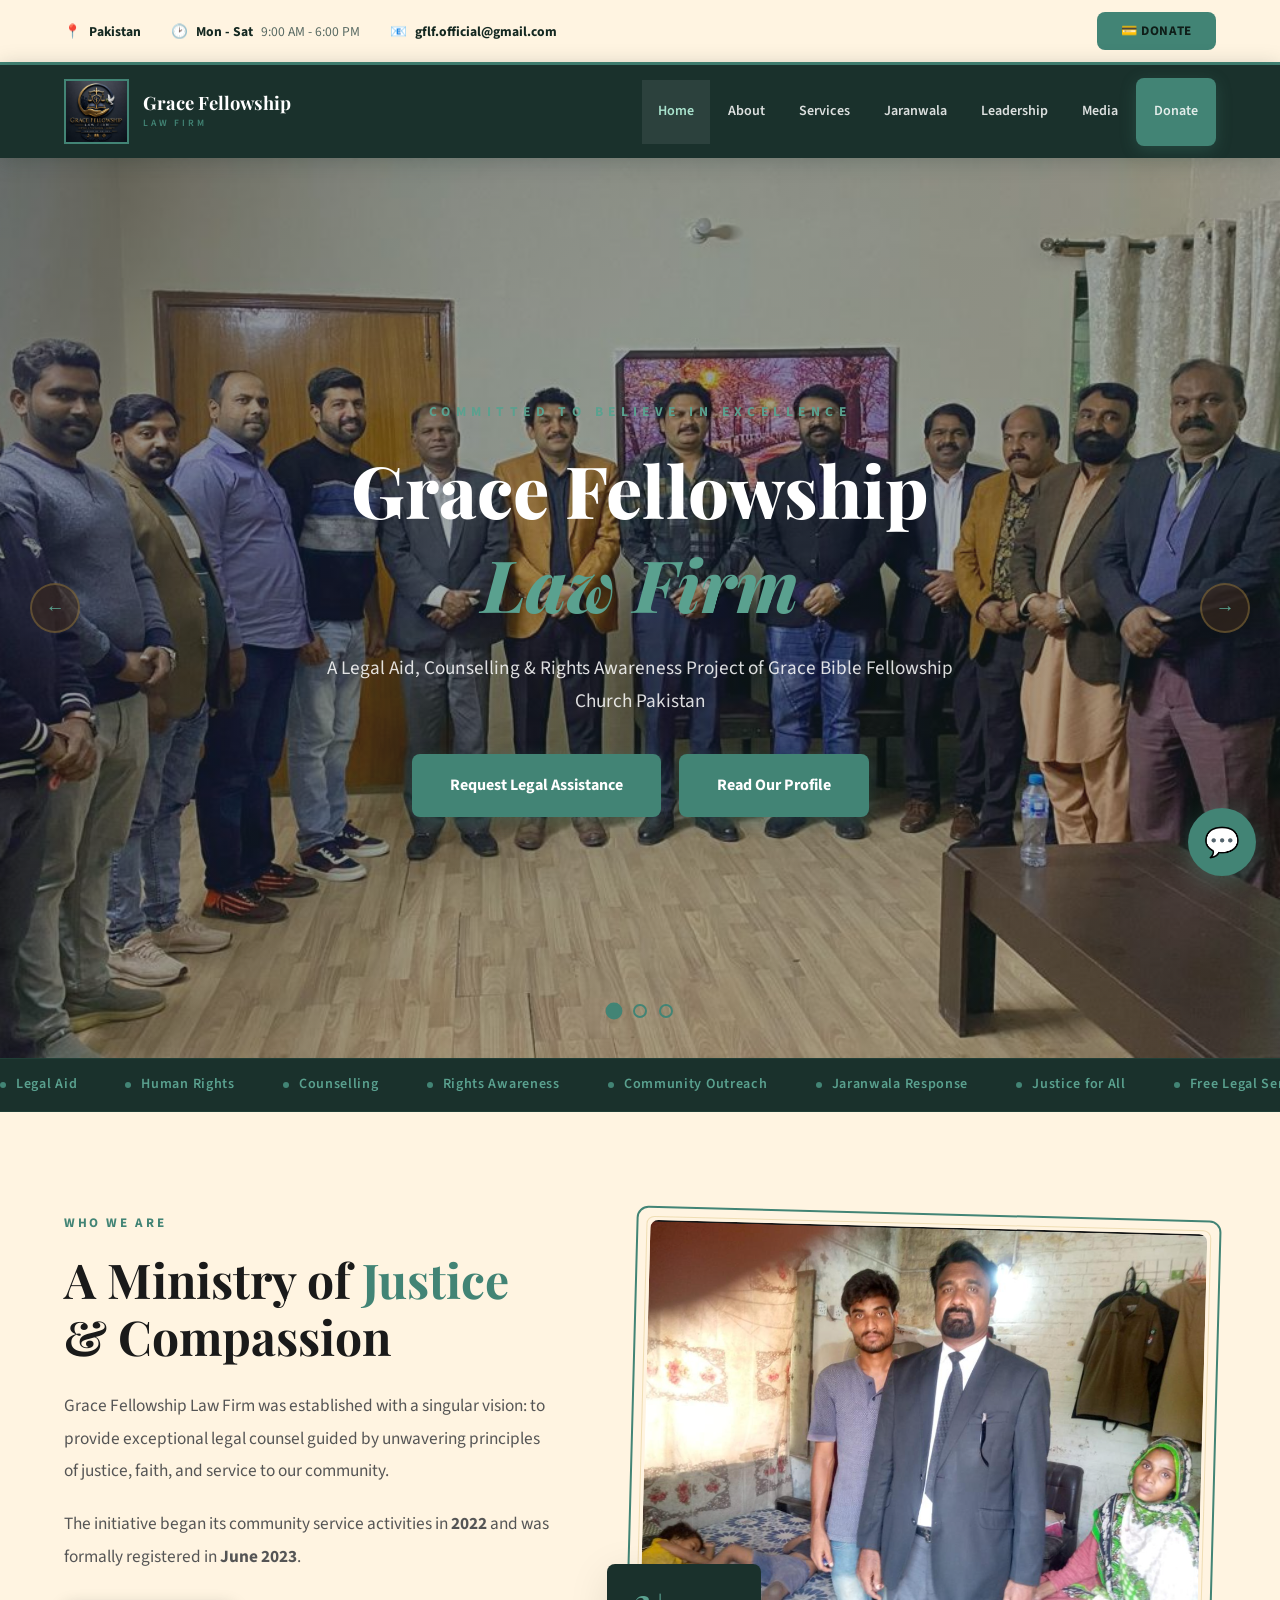
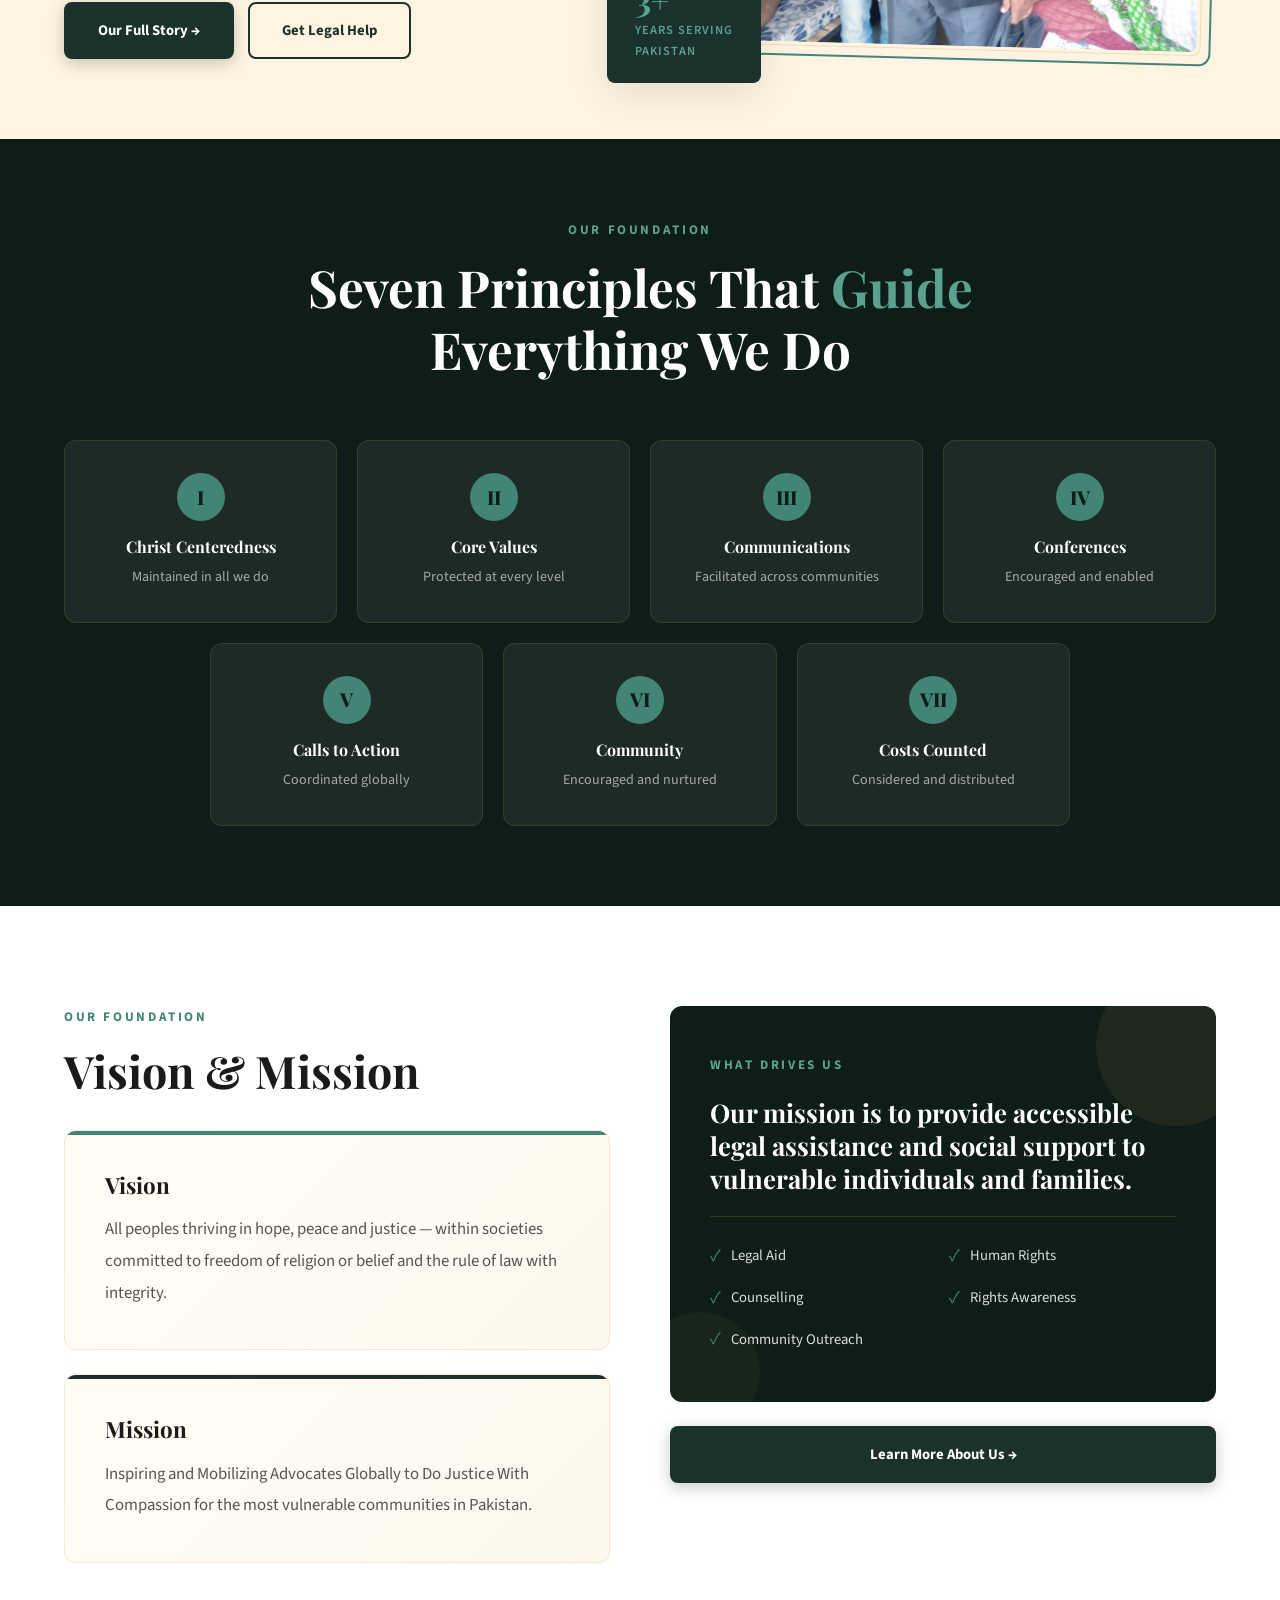
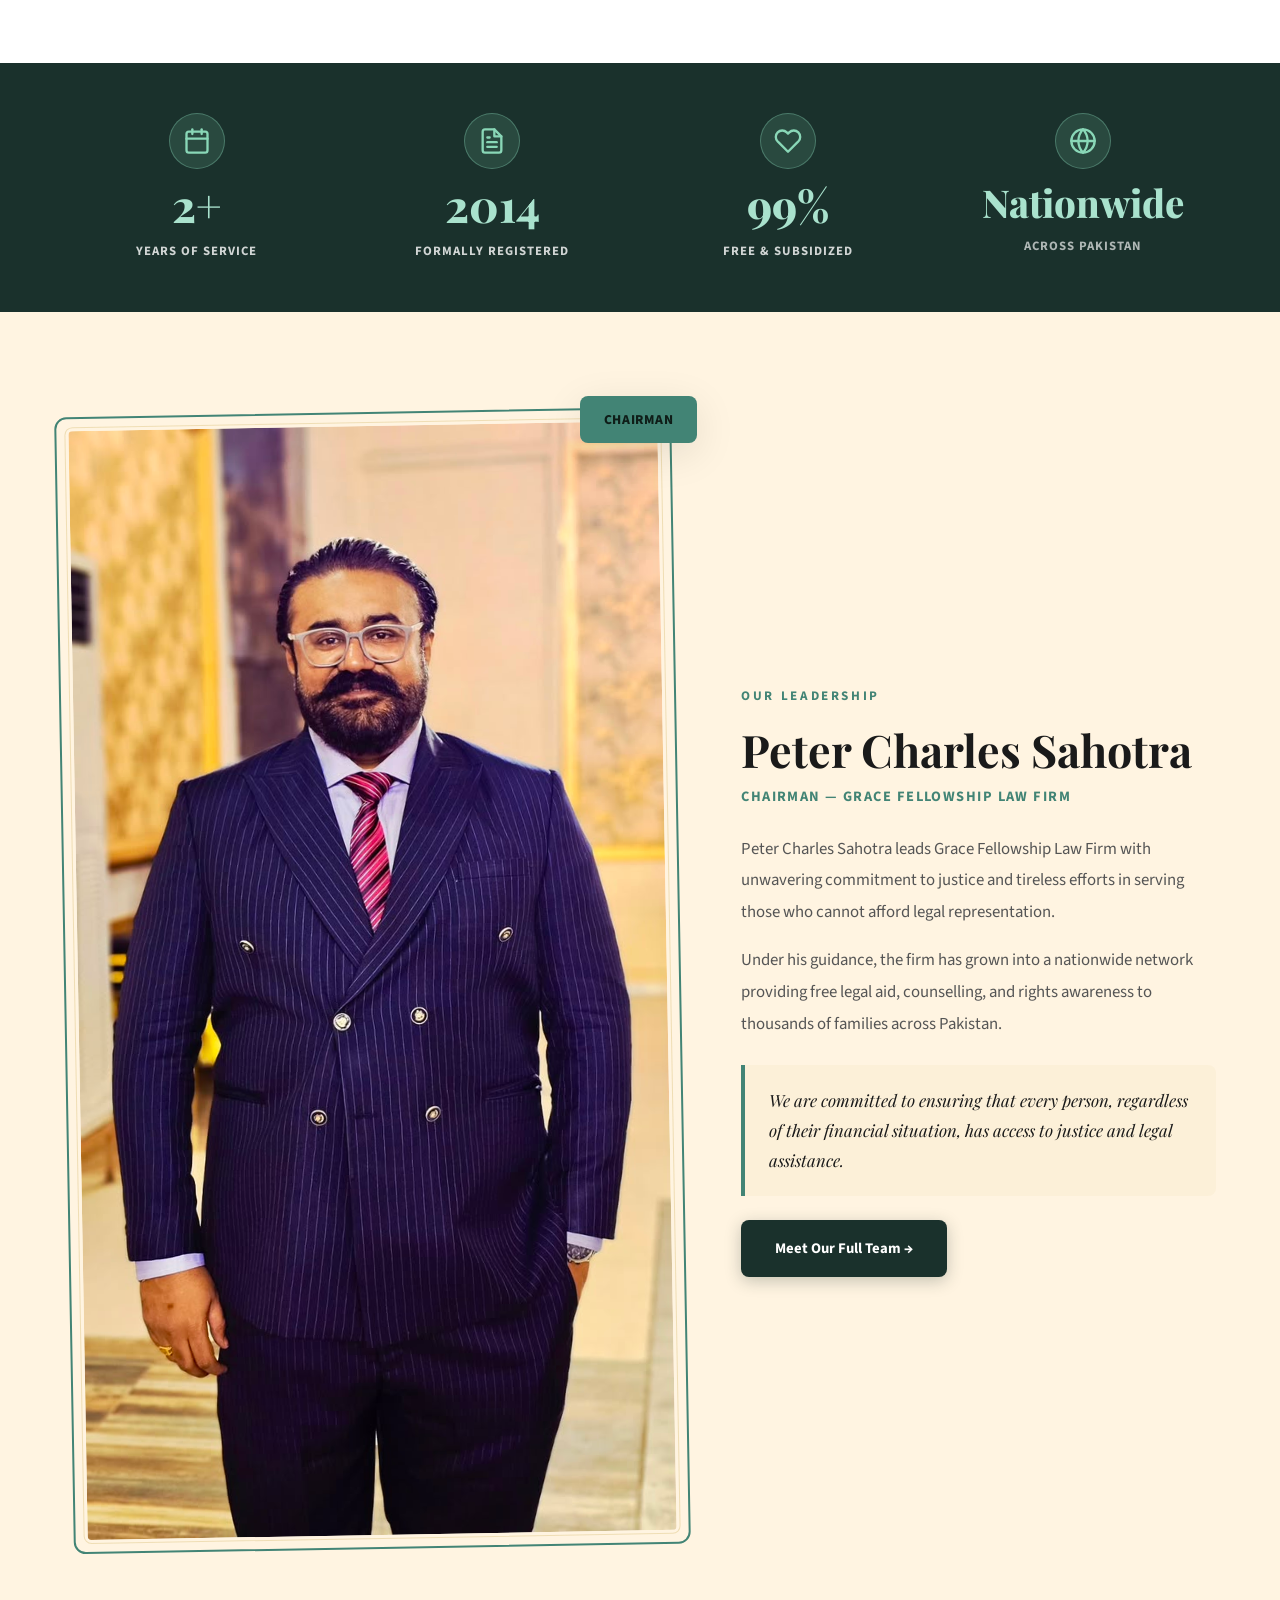
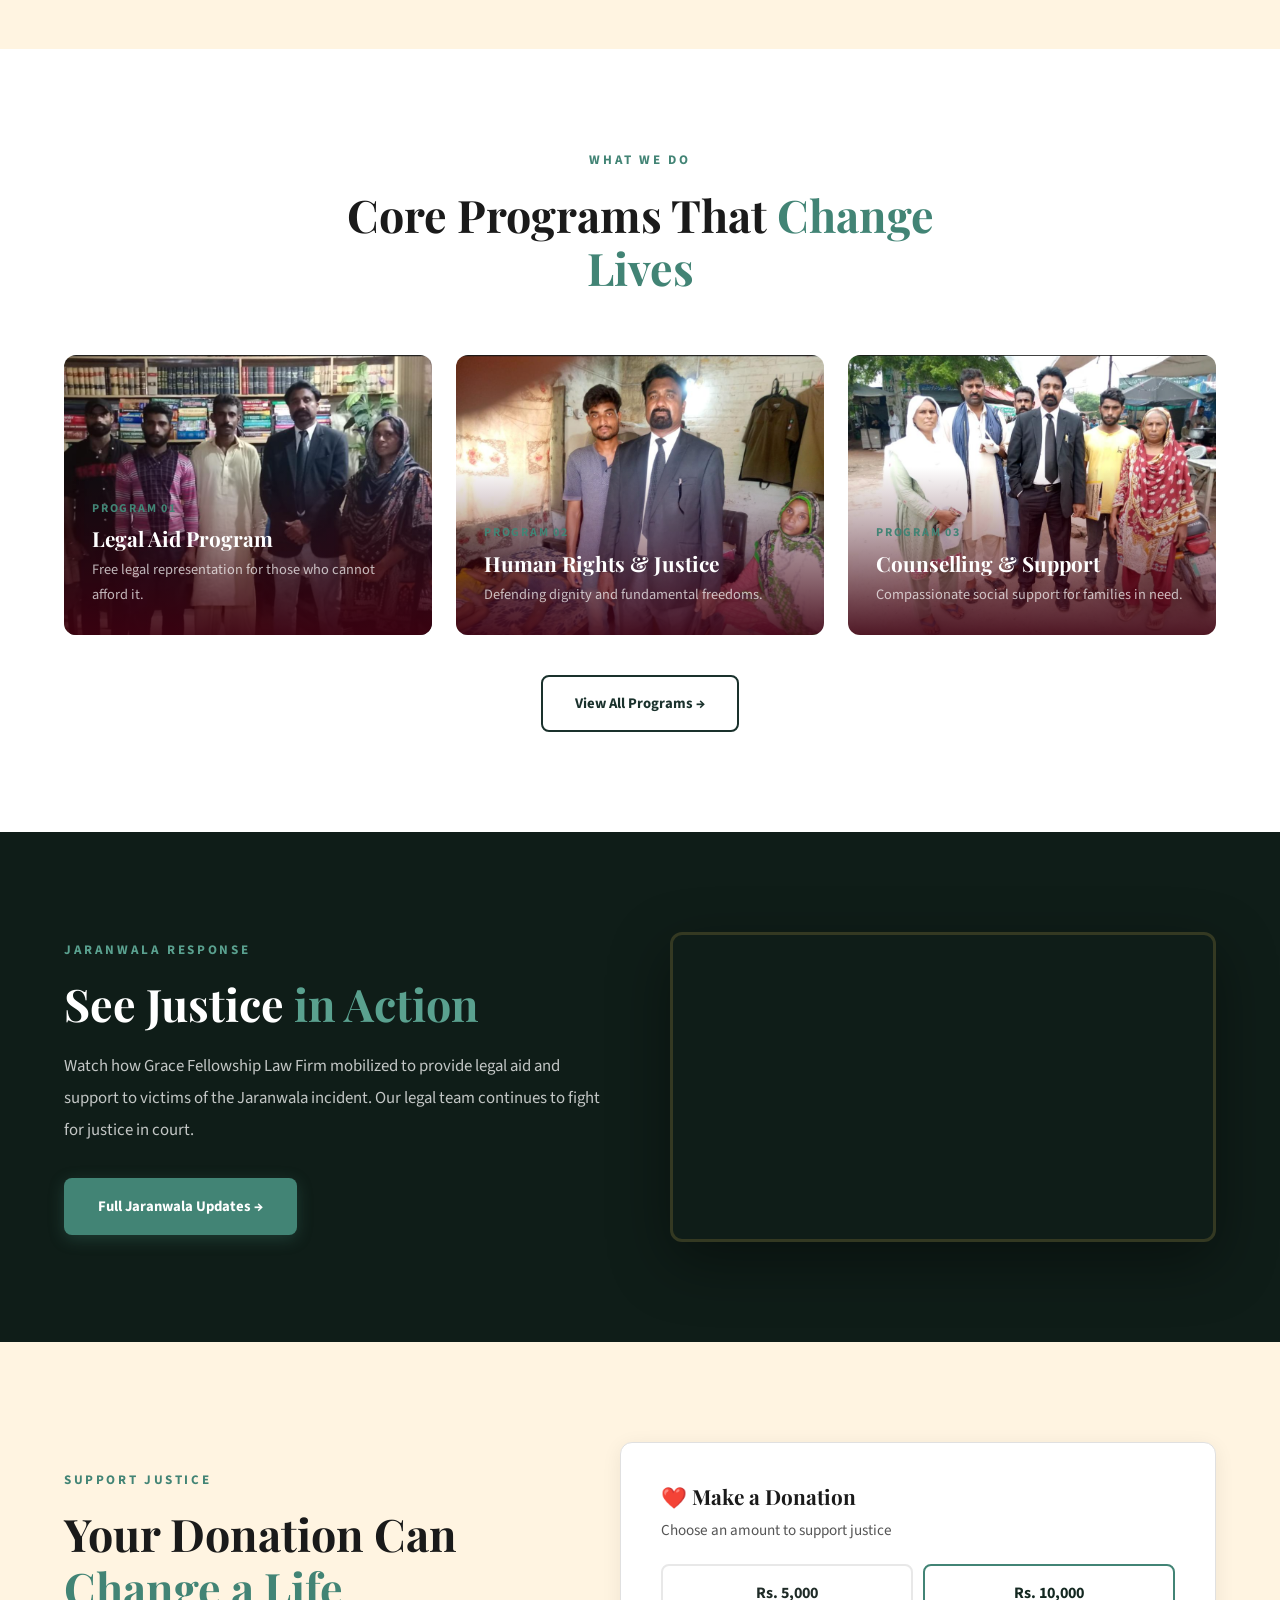
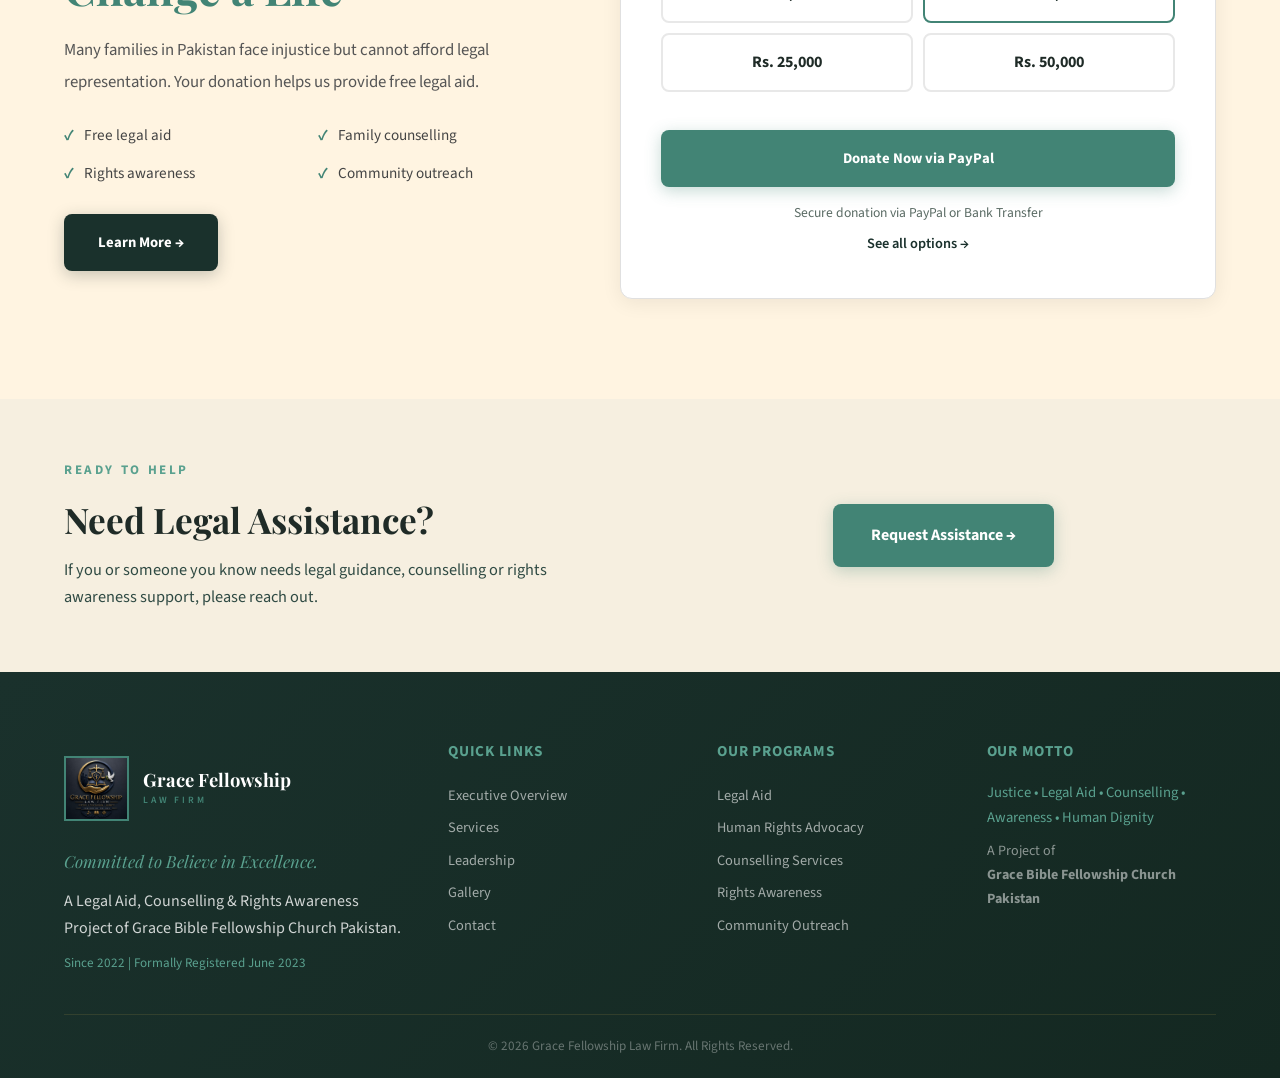
==== index.html @ e780ff52 "Rename bot to aSK peter Charles, new welcome message with WhatsApp + Email buttons" ====
<!DOCTYPE html>
<html lang="en">
<head>
<meta charset="UTF-8">
<meta name="viewport" content="width=device-width,initial-scale=1.0,viewport-fit=cover">
<title>Grace Fellowship Law Firm | Home</title>
<meta name="description" content="Grace Fellowship Law Firm — A Legal Aid, Counselling & Rights Awareness Project of Grace Bible Fellowship Church Pakistan.">
<link rel="preconnect" href="https://fonts.googleapis.com">
<link rel="preconnect" href="https://fonts.gstatic.com" crossorigin>
<link href="https://fonts.googleapis.com/css2?family=Playfair+Display:wght@500;600;700;800&family=Source+Sans+3:wght@300;400;500;600;700&display=swap" rel="stylesheet">
<link rel="stylesheet" href="styles.css?v=3">
</head>
<body>

<div class="top-bar">
  <div class="container top-bar-inner">
    <div class="top-bar-left">
      <span>&#128205; <strong>Pakistan</strong></span>
      <span>&#128337; <strong>Mon - Sat</strong> 9:00 AM - 6:00 PM</span>
      <span>&#128231; <strong>gflf.official@gmail.com</strong></span>
    </div>
    <div class="top-bar-right">
      <a href="donate.html" class="btn-donate">&#128179; DONATE</a>
    </div>
  </div>
</div>

<header class="navbar" id="navbar">
  <div class="container nav-inner">
    <a href="index.html" class="brand"><img src="images/Logo.png" alt="GFLF Logo" class="brand-mark" style="height:65px;border:2px solid #428475"><div class="brand-text"><strong>Grace Fellowship</strong><span>Law Firm</span></div></a>
    <nav class="nav-links" id="navLinks">
      <a href="index.html" class="active">Home</a><a href="about.html">About</a><a href="services.html">Services</a><a href="jaranwala.html">Jaranwala</a><a href="leadership.html">Leadership</a><a href="gallery.html">Media</a><a href="donate.html" class="btn btn-gold btn-sm">Donate</a>
    </nav>
    <button class="hamburger" id="hamburger" aria-label="Menu"><span></span><span></span><span></span></button>
  </div>
</header>

<section class="hero-slider" id="heroSlider">
  <div class="hero-slide active">
    <div class="hero-slide-bg" style="background-image:url('images/Banner.jpeg')"></div>
    <div class="hero-slide-overlay"></div>
    <div class="hero-pattern"></div>
    <div class="hero-slide-content">
      <p class="hero-eyebrow">Committed to Believe in Excellence</p>
      <h1>Grace Fellowship<br><em>Law Firm</em></h1>
      <p>A Legal Aid, Counselling &amp; Rights Awareness Project of Grace Bible Fellowship Church Pakistan</p>
      <div class="hero-actions">
        <a href="contact.html" class="btn btn-gold btn-lg">Request Legal Assistance</a>
        <a href="about.html" class="btn btn-gold btn-lg">Read Our Profile</a>
      </div>
    </div>
  </div>
  <div class="hero-slide">
    <div class="hero-slide-bg" style="background-image:url('images/Banner.jpeg')"></div>
    <div class="hero-slide-overlay"></div>
    <div class="hero-pattern"></div>
    <div class="hero-slide-content">
      <p class="hero-eyebrow">Justice for All</p>
      <h1>Fighting for<br><em>Human Rights</em></h1>
      <p>Providing free legal aid, counselling and rights awareness to individuals and families who face injustice across Pakistan</p>
      <div class="hero-actions">
        <a href="services.html" class="btn btn-gold btn-lg">Our Services</a>
        <a href="jaranwala.html" class="btn btn-gold btn-lg">Jaranwala Response</a>
      </div>
    </div>
  </div>
  <div class="hero-slide">
    <div class="hero-slide-bg" style="background-image:url('images/Banner.jpeg')"></div>
    <div class="hero-slide-overlay"></div>
    <div class="hero-pattern"></div>
    <div class="hero-slide-content">
      <p class="hero-eyebrow">Stand With Us</p>
      <h1>Support<br><em>Legal Aid</em></h1>
      <p>Your donation helps us provide free legal representation to those who cannot afford it</p>
      <div class="hero-actions">
        <a href="donate.html" class="btn btn-gold btn-lg">Donate Now</a>
        <a href="gallery.html" class="btn btn-gold btn-lg">View Media</a>
      </div>
    </div>
  </div>
  <div class="hero-dots" id="heroDots">
    <button class="hero-dot active" data-slide="0"></button>
    <button class="hero-dot" data-slide="1"></button>
    <button class="hero-dot" data-slide="2"></button>
  </div>
  <div class="hero-arrows">
    <button class="hero-arrow" id="prevSlide">&#8592;</button>
    <button class="hero-arrow" id="nextSlide">&#8594;</button>
  </div>
</section>

<div class="marquee-strip">
  <div class="marquee-track">
    <span>Legal Aid</span><span>Human Rights</span><span>Counselling</span><span>Rights Awareness</span><span>Community Outreach</span><span>Jaranwala Response</span><span>Justice for All</span><span>Free Legal Services</span>
    <span>Legal Aid</span><span>Human Rights</span><span>Counselling</span><span>Rights Awareness</span><span>Community Outreach</span><span>Jaranwala Response</span><span>Justice for All</span><span>Free Legal Services</span>
  </div>
</div>

<section style="padding:100px 0 80px;background:var(--cream);position:relative;overflow:hidden">
  <div class="container" style="position:relative;z-index:1">
    <div style="display:grid;grid-template-columns:1fr 1.2fr;gap:80px;align-items:center" class="grid-2col">
      <div class="reveal">
        <p style="color:var(--gold);font-weight:700;font-size:.82rem;letter-spacing:.2em;text-transform:uppercase;margin-bottom:16px">Who We Are</p>
        <h2 style="font-size:clamp(2rem,4vw,3rem);line-height:1.2;margin-bottom:24px">A Ministry of <em style="color:var(--gold);font-style:normal">Justice</em> &amp; Compassion</h2>
        <p style="color:#555;font-size:1.08rem;line-height:1.9;margin-bottom:20px">Grace Fellowship Law Firm was established with a singular vision: to provide exceptional legal counsel guided by unwavering principles of justice, faith, and service to our community.</p>
        <p style="color:#555;font-size:1.08rem;line-height:1.9;margin-bottom:28px">The initiative began its community service activities in <strong>2022</strong> and was formally registered in <strong>June 2023</strong>.</p>
        <div style="display:flex;gap:14px;flex-wrap:wrap">
          <a href="about.html" class="btn btn-maroon">Our Full Story &rarr;</a>
          <a href="contact.html" class="btn btn-outline">Get Legal Help</a>
        </div>
      </div>
      <div class="reveal" style="position:relative">
        <div class="bordered-img" style="transform:rotate(1.5deg)">
          <img src="images/photos/Community 3.png" alt="Community work" style="width:100%;display:block;border-radius:var(--radius)">
        </div>
        <div style="position:absolute;bottom:-24px;left:-24px;background:var(--taupe);color:var(--gold-light);padding:20px 28px;border-radius:var(--radius);box-shadow:var(--shadow-lg);z-index:2">
          <div style="font-family:'Playfair Display',serif;font-size:2rem;font-weight:800;line-height:1">3+</div>
          <div style="font-size:.78rem;font-weight:600;letter-spacing:.08em;text-transform:uppercase;margin-top:4px">Years Serving<br>Pakistan</div>
        </div>
      </div>
    </div>
  </div>
</section>

<section style="background:var(--taupe-deep);padding:80px 0;position:relative;overflow:hidden">
  <div class="container" style="position:relative;z-index:1">
    <div style="text-align:center;max-width:800px;margin:0 auto 60px">
      <p style="color:var(--gold-light);font-weight:700;font-size:.82rem;letter-spacing:.2em;text-transform:uppercase;margin-bottom:16px">Our Foundation</p>
      <h2 style="color:#fff;font-size:clamp(2rem,4vw,3.2rem);line-height:1.2">Seven Principles That <em style="color:var(--gold-light);font-style:normal">Guide</em> Everything We Do</h2>
    </div>
    <div style="display:grid;grid-template-columns:repeat(4,1fr);gap:20px" class="grid-4col">
      <div class="reveal" style="background:rgba(255,255,255,.06);border:1px solid rgba(201,168,76,.15);border-radius:var(--radius-lg);padding:32px 24px;text-align:center;transition:var(--transition)" onmouseover="this.style.borderColor='var(--gold)';this.style.transform='translateY(-4px)'" onmouseout="this.style.borderColor='rgba(201,168,76,.15)';this.style.transform='none'">
        <div style="width:48px;height:48px;background:var(--gold);color:var(--taupe-deep);border-radius:50%;display:flex;align-items:center;justify-content:center;font-size:1.2rem;margin:0 auto 16px;font-weight:800;font-family:'Playfair Display',serif">I</div>
        <h3 style="color:#fff;font-size:1rem;margin-bottom:8px">Christ Centeredness</h3>
        <p style="color:rgba(255,255,255,.6);font-size:.88rem">Maintained in all we do</p>
      </div>
      <div class="reveal" style="background:rgba(255,255,255,.06);border:1px solid rgba(201,168,76,.15);border-radius:var(--radius-lg);padding:32px 24px;text-align:center;transition:var(--transition)" onmouseover="this.style.borderColor='var(--gold)';this.style.transform='translateY(-4px)'" onmouseout="this.style.borderColor='rgba(201,168,76,.15)';this.style.transform='none'">
        <div style="width:48px;height:48px;background:var(--gold);color:var(--taupe-deep);border-radius:50%;display:flex;align-items:center;justify-content:center;font-size:1.2rem;margin:0 auto 16px;font-weight:800;font-family:'Playfair Display',serif">II</div>
        <h3 style="color:#fff;font-size:1rem;margin-bottom:8px">Core Values</h3>
        <p style="color:rgba(255,255,255,.6);font-size:.88rem">Protected at every level</p>
      </div>
      <div class="reveal" style="background:rgba(255,255,255,.06);border:1px solid rgba(201,168,76,.15);border-radius:var(--radius-lg);padding:32px 24px;text-align:center;transition:var(--transition)" onmouseover="this.style.borderColor='var(--gold)';this.style.transform='translateY(-4px)'" onmouseout="this.style.borderColor='rgba(201,168,76,.15)';this.style.transform='none'">
        <div style="width:48px;height:48px;background:var(--gold);color:var(--taupe-deep);border-radius:50%;display:flex;align-items:center;justify-content:center;font-size:1.2rem;margin:0 auto 16px;font-weight:800;font-family:'Playfair Display',serif">III</div>
        <h3 style="color:#fff;font-size:1rem;margin-bottom:8px">Communications</h3>
        <p style="color:rgba(255,255,255,.6);font-size:.88rem">Facilitated across communities</p>
      </div>
      <div class="reveal" style="background:rgba(255,255,255,.06);border:1px solid rgba(201,168,76,.15);border-radius:var(--radius-lg);padding:32px 24px;text-align:center;transition:var(--transition)" onmouseover="this.style.borderColor='var(--gold)';this.style.transform='translateY(-4px)'" onmouseout="this.style.borderColor='rgba(201,168,76,.15)';this.style.transform='none'">
        <div style="width:48px;height:48px;background:var(--gold);color:var(--taupe-deep);border-radius:50%;display:flex;align-items:center;justify-content:center;font-size:1.2rem;margin:0 auto 16px;font-weight:800;font-family:'Playfair Display',serif">IV</div>
        <h3 style="color:#fff;font-size:1rem;margin-bottom:8px">Conferences</h3>
        <p style="color:rgba(255,255,255,.6);font-size:.88rem">Encouraged and enabled</p>
      </div>
    </div>
    <div style="display:grid;grid-template-columns:repeat(3,1fr);gap:20px;margin-top:20px;max-width:860px;margin-left:auto;margin-right:auto" class="grid-3col-center">
      <div class="reveal" style="background:rgba(255,255,255,.06);border:1px solid rgba(201,168,76,.15);border-radius:var(--radius-lg);padding:32px 24px;text-align:center;transition:var(--transition)" onmouseover="this.style.borderColor='var(--gold)';this.style.transform='translateY(-4px)'" onmouseout="this.style.borderColor='rgba(201,168,76,.15)';this.style.transform='none'">
        <div style="width:48px;height:48px;background:var(--gold);color:var(--taupe-deep);border-radius:50%;display:flex;align-items:center;justify-content:center;font-size:1.2rem;margin:0 auto 16px;font-weight:800;font-family:'Playfair Display',serif">V</div>
        <h3 style="color:#fff;font-size:1rem;margin-bottom:8px">Calls to Action</h3>
        <p style="color:rgba(255,255,255,.6);font-size:.88rem">Coordinated globally</p>
      </div>
      <div class="reveal" style="background:rgba(255,255,255,.06);border:1px solid rgba(201,168,76,.15);border-radius:var(--radius-lg);padding:32px 24px;text-align:center;transition:var(--transition)" onmouseover="this.style.borderColor='var(--gold)';this.style.transform='translateY(-4px)'" onmouseout="this.style.borderColor='rgba(201,168,76,.15)';this.style.transform='none'">
        <div style="width:48px;height:48px;background:var(--gold);color:var(--taupe-deep);border-radius:50%;display:flex;align-items:center;justify-content:center;font-size:1.2rem;margin:0 auto 16px;font-weight:800;font-family:'Playfair Display',serif">VI</div>
        <h3 style="color:#fff;font-size:1rem;margin-bottom:8px">Community</h3>
        <p style="color:rgba(255,255,255,.6);font-size:.88rem">Encouraged and nurtured</p>
      </div>
      <div class="reveal" style="background:rgba(255,255,255,.06);border:1px solid rgba(201,168,76,.15);border-radius:var(--radius-lg);padding:32px 24px;text-align:center;transition:var(--transition)" onmouseover="this.style.borderColor='var(--gold)';this.style.transform='translateY(-4px)'" onmouseout="this.style.borderColor='rgba(201,168,76,.15)';this.style.transform='none'">
        <div style="width:48px;height:48px;background:var(--gold);color:var(--taupe-deep);border-radius:50%;display:flex;align-items:center;justify-content:center;font-size:1.2rem;margin:0 auto 16px;font-weight:800;font-family:'Playfair Display',serif">VII</div>
        <h3 style="color:#fff;font-size:1rem;margin-bottom:8px">Costs Counted</h3>
        <p style="color:rgba(255,255,255,.6);font-size:.88rem">Considered and distributed</p>
      </div>
    </div>
  </div>
</section>

<section style="padding:100px 0;background:var(--white);position:relative">
  <div class="container">
    <div style="display:grid;grid-template-columns:1fr 1fr;gap:60px;align-items:start" class="grid-2col">
      <div class="reveal">
        <p style="color:var(--gold);font-weight:700;font-size:.82rem;letter-spacing:.2em;text-transform:uppercase;margin-bottom:16px">Our Foundation</p>
        <h2 style="font-size:clamp(2rem,4vw,2.8rem);line-height:1.2;margin-bottom:32px">Vision &amp; Mission</h2>
        <div style="background:linear-gradient(135deg,#fffdf5,#fdf8ee);border:1px solid rgba(201,168,76,.2);border-radius:var(--radius-lg);padding:40px;margin-bottom:24px;position:relative;overflow:hidden">
          <div style="position:absolute;top:0;left:0;right:0;height:4px;background:var(--gold)"></div>
          <h3 style="font-size:1.4rem;margin-bottom:14px;color:#1a1a1a">Vision</h3>
          <p style="color:#555;font-size:1.05rem;line-height:1.9">All peoples thriving in hope, peace and justice — within societies committed to freedom of religion or belief and the rule of law with integrity.</p>
        </div>
        <div style="background:linear-gradient(135deg,#fffdf5,#fdf8ee);border:1px solid rgba(201,168,76,.2);border-radius:var(--radius-lg);padding:40px;position:relative;overflow:hidden">
          <div style="position:absolute;top:0;left:0;right:0;height:4px;background:var(--taupe)"></div>
          <h3 style="font-size:1.4rem;margin-bottom:14px;color:#1a1a1a">Mission</h3>
          <p style="color:#555;font-size:1.05rem;line-height:1.9">Inspiring and Mobilizing Advocates Globally to Do Justice With Compassion for the most vulnerable communities in Pakistan.</p>
        </div>
      </div>
      <div class="reveal" style="position:relative">
        <div style="background:var(--taupe-deep);border-radius:var(--radius-lg);padding:48px 40px;color:#fff;position:relative;overflow:hidden">
          <div style="position:absolute;top:-40px;right:-40px;width:160px;height:160px;background:rgba(201,168,76,.08);border-radius:50%"></div>
          <div style="position:absolute;bottom:-30px;left:-30px;width:120px;height:120px;background:rgba(201,168,76,.05);border-radius:50%"></div>
          <p style="color:var(--gold-light);font-weight:700;font-size:.82rem;letter-spacing:.2em;text-transform:uppercase;margin-bottom:20px;position:relative">What Drives Us</p>
          <h3 style="color:#fff;font-size:1.6rem;margin-bottom:20px;line-height:1.3;position:relative">Our mission is to provide accessible legal assistance and social support to vulnerable individuals and families.</h3>
          <div style="border-top:1px solid rgba(201,168,76,.2);padding-top:24px;position:relative">
            <div style="display:grid;grid-template-columns:1fr 1fr;gap:12px" class="grid-2col-sm">
              <div style="display:flex;align-items:center;gap:10px;color:rgba(255,255,255,.85);font-size:.92rem">
                <span style="color:var(--gold);font-size:1.1rem">&#10003;</span> Legal Aid
              </div>
              <div style="display:flex;align-items:center;gap:10px;color:rgba(255,255,255,.85);font-size:.92rem">
                <span style="color:var(--gold);font-size:1.1rem">&#10003;</span> Human Rights
              </div>
              <div style="display:flex;align-items:center;gap:10px;color:rgba(255,255,255,.85);font-size:.92rem">
                <span style="color:var(--gold);font-size:1.1rem">&#10003;</span> Counselling
              </div>
              <div style="display:flex;align-items:center;gap:10px;color:rgba(255,255,255,.85);font-size:.92rem">
                <span style="color:var(--gold);font-size:1.1rem">&#10003;</span> Rights Awareness
              </div>
              <div style="display:flex;align-items:center;gap:10px;color:rgba(255,255,255,.85);font-size:.92rem">
                <span style="color:var(--gold);font-size:1.1rem">&#10003;</span> Community Outreach
              </div>
            </div>
          </div>
        </div>
        <a href="about.html" class="btn btn-maroon" style="margin-top:24px;width:100%;justify-content:center">Learn More About Us &rarr;</a>
      </div>
    </div>
  </div>
</section>

<section class="section-dark stats-band" style="padding:0">
  <div class="container">
    <div class="stats-grid reveal" style="padding:50px 0">
      <div class="stat">
        <div class="stat-icon-wrap">
          <svg width="28" height="28" viewBox="0 0 24 24" fill="none" stroke="currentColor" stroke-width="2" stroke-linecap="round" stroke-linejoin="round"><rect x="3" y="4" width="18" height="18" rx="2" ry="2"/><line x1="16" y1="2" x2="16" y2="6"/><line x1="8" y1="2" x2="8" y2="6"/><line x1="3" y1="10" x2="21" y2="10"/></svg>
        </div>
        <span class="stat-num" data-count="3" data-suffix="+">0</span>
        <p>Years of Service</p>
      </div>
      <div class="stat">
        <div class="stat-icon-wrap">
          <svg width="28" height="28" viewBox="0 0 24 24" fill="none" stroke="currentColor" stroke-width="2" stroke-linecap="round" stroke-linejoin="round"><path d="M14 2H6a2 2 0 0 0-2 2v16a2 2 0 0 0 2 2h12a2 2 0 0 0 2-2V8z"/><polyline points="14 2 14 8 20 8"/><line x1="16" y1="13" x2="8" y2="13"/><line x1="16" y1="17" x2="8" y2="17"/><polyline points="10 9 9 9 8 9"/></svg>
        </div>
        <span class="stat-num" data-count="2023">0</span>
        <p>Formally Registered</p>
      </div>
      <div class="stat">
        <div class="stat-icon-wrap">
          <svg width="28" height="28" viewBox="0 0 24 24" fill="none" stroke="currentColor" stroke-width="2" stroke-linecap="round" stroke-linejoin="round"><path d="M20.84 4.61a5.5 5.5 0 0 0-7.78 0L12 5.67l-1.06-1.06a5.5 5.5 0 0 0-7.78 7.78l1.06 1.06L12 21.23l7.78-7.78 1.06-1.06a5.5 5.5 0 0 0 0-7.78z"/></svg>
        </div>
        <span class="stat-num" data-count="100" data-suffix="%">0</span>
        <p>Free &amp; Subsidized</p>
      </div>
      <div class="stat">
        <div class="stat-icon-wrap">
          <svg width="28" height="28" viewBox="0 0 24 24" fill="none" stroke="currentColor" stroke-width="2" stroke-linecap="round" stroke-linejoin="round"><circle cx="12" cy="12" r="10"/><line x1="2" y1="12" x2="22" y2="12"/><path d="M12 2a15.3 15.3 0 0 1 4 10 15.3 15.3 0 0 1-4 10 15.3 15.3 0 0 1-4-10 15.3 15.3 0 0 1 4-10z"/></svg>
        </div>
        <span class="stat-num" style="font-size:2.4rem;color:var(--sage-light)">Nationwide</span>
        <p style="color:rgba(255,255,255,.65)">Across Pakistan</p>
      </div>
    </div>
  </div>
</section>

<section style="padding:100px 0;background:var(--cream);position:relative">
  <div class="container">
    <div style="display:grid;grid-template-columns:1.3fr 1fr;gap:60px;align-items:center" class="grid-2col">
      <div class="reveal" style="position:relative">
        <div class="bordered-img" style="transform:rotate(-1deg)">
          <img src="images/chairman.jpg" alt="Peter Charles Sahotra" style="width:100%;display:block;border-radius:calc(var(--radius-lg) - 8px)">
        </div>
        <div style="position:absolute;top:-16px;right:-16px;background:var(--gold);color:var(--taupe-deep);padding:12px 24px;border-radius:var(--radius);box-shadow:var(--shadow-lg);z-index:2;font-weight:800;font-size:.85rem;letter-spacing:.05em">
          CHAIRMAN
        </div>
      </div>
      <div class="reveal">
        <p style="color:var(--gold);font-weight:700;font-size:.82rem;letter-spacing:.2em;text-transform:uppercase;margin-bottom:16px">Our Leadership</p>
        <h2 style="font-size:clamp(2rem,4vw,2.8rem);line-height:1.2;margin-bottom:8px">Peter Charles Sahotra</h2>
        <p style="color:var(--gold);font-weight:700;font-size:.9rem;text-transform:uppercase;letter-spacing:.1em;margin-bottom:24px">Chairman — Grace Fellowship Law Firm</p>
        <p style="color:#555;font-size:1.05rem;line-height:1.9;margin-bottom:16px">Peter Charles Sahotra leads Grace Fellowship Law Firm with unwavering commitment to justice and tireless efforts in serving those who cannot afford legal representation.</p>
        <p style="color:#555;font-size:1.05rem;line-height:1.9;margin-bottom:24px">Under his guidance, the firm has grown into a nationwide network providing free legal aid, counselling, and rights awareness to thousands of families across Pakistan.</p>
        <div style="border-left:4px solid var(--gold);background:rgba(201,168,76,.06);padding:20px 24px;border-radius:0 var(--radius) var(--radius) 0;margin-bottom:24px;font-family:'Playfair Display',serif;font-style:italic;color:#1a1a1a;font-size:1.05rem;line-height:1.8">
          We are committed to ensuring that every person, regardless of their financial situation, has access to justice and legal assistance.
        </div>
        <a href="leadership.html" class="btn btn-maroon">Meet Our Full Team &rarr;</a>
      </div>
    </div>
  </div>
</section>

<section style="padding:100px 0;background:var(--white);position:relative;overflow:hidden">
  <div class="container">
    <div style="text-align:center;max-width:700px;margin:0 auto 60px" class="reveal">
      <p style="color:var(--gold);font-weight:700;font-size:.82rem;letter-spacing:.2em;text-transform:uppercase;margin-bottom:16px">What We Do</p>
      <h2 style="font-size:clamp(2rem,4vw,2.8rem);line-height:1.2">Core Programs That <em style="color:var(--gold);font-style:normal">Change Lives</em></h2>
    </div>
    <div style="display:grid;grid-template-columns:1fr 1fr 1fr;gap:24px" class="grid-3col">
      <div class="reveal" style="border-radius:var(--radius-lg);overflow:hidden;position:relative;cursor:pointer;transition:transform .4s" onmouseover="this.style.transform='translateY(-6px)'" onmouseout="this.style.transform='none'">
        <img src="images/photos/Community 2.png" alt="Legal Aid" style="width:100%;height:280px;object-fit:cover;display:block">
        <div style="position:absolute;inset:0;background:linear-gradient(to top,rgba(61,0,16,.9),transparent 60%);display:flex;flex-direction:column;justify-content:flex-end;padding:28px">
          <span style="color:var(--gold);font-size:.75rem;font-weight:700;letter-spacing:.15em;text-transform:uppercase;margin-bottom:6px">Program 01</span>
          <h3 style="color:#fff;font-size:1.3rem;margin-bottom:6px">Legal Aid Program</h3>
          <p style="color:rgba(255,255,255,.7);font-size:.9rem">Free legal representation for those who cannot afford it.</p>
        </div>
      </div>
      <div class="reveal" style="border-radius:var(--radius-lg);overflow:hidden;position:relative;cursor:pointer;transition:transform .4s" onmouseover="this.style.transform='translateY(-6px)'" onmouseout="this.style.transform='none'">
        <img src="images/photos/Community 3.png" alt="Human Rights" style="width:100%;height:280px;object-fit:cover;display:block">
        <div style="position:absolute;inset:0;background:linear-gradient(to top,rgba(61,0,16,.9),transparent 60%);display:flex;flex-direction:column;justify-content:flex-end;padding:28px">
          <span style="color:var(--gold);font-size:.75rem;font-weight:700;letter-spacing:.15em;text-transform:uppercase;margin-bottom:6px">Program 02</span>
          <h3 style="color:#fff;font-size:1.3rem;margin-bottom:6px">Human Rights &amp; Justice</h3>
          <p style="color:rgba(255,255,255,.7);font-size:.9rem">Defending dignity and fundamental freedoms.</p>
        </div>
      </div>
      <div class="reveal" style="border-radius:var(--radius-lg);overflow:hidden;position:relative;cursor:pointer;transition:transform .4s" onmouseover="this.style.transform='translateY(-6px)'" onmouseout="this.style.transform='none'">
        <img src="images/photos/Community 4.png" alt="Counselling" style="width:100%;height:280px;object-fit:cover;display:block">
        <div style="position:absolute;inset:0;background:linear-gradient(to top,rgba(61,0,16,.9),transparent 60%);display:flex;flex-direction:column;justify-content:flex-end;padding:28px">
          <span style="color:var(--gold);font-size:.75rem;font-weight:700;letter-spacing:.15em;text-transform:uppercase;margin-bottom:6px">Program 03</span>
          <h3 style="color:#fff;font-size:1.3rem;margin-bottom:6px">Counselling &amp; Support</h3>
          <p style="color:rgba(255,255,255,.7);font-size:.9rem">Compassionate social support for families in need.</p>
        </div>
      </div>
    </div>
    <div style="text-align:center;margin-top:40px" class="reveal">
      <a href="services.html" class="btn btn-outline">View All Programs &rarr;</a>
    </div>
  </div>
</section>

<section style="padding:100px 0;background:var(--taupe-deep);position:relative;overflow:hidden">
  <div class="container" style="position:relative;z-index:1">
    <div style="display:grid;grid-template-columns:1fr 1fr;gap:60px;align-items:center" class="grid-2col">
      <div class="reveal">
        <p style="color:var(--gold-light);font-weight:700;font-size:.82rem;letter-spacing:.2em;text-transform:uppercase;margin-bottom:16px">Jaranwala Response</p>
        <h2 style="color:#fff;font-size:clamp(2rem,4vw,2.8rem);line-height:1.2;margin-bottom:20px">See Justice <em style="color:var(--gold-light);font-style:normal">in Action</em></h2>
        <p style="color:rgba(255,255,255,.75);font-size:1.05rem;line-height:1.9;margin-bottom:32px">Watch how Grace Fellowship Law Firm mobilized to provide legal aid and support to victims of the Jaranwala incident. Our legal team continues to fight for justice in court.</p>
        <a href="jaranwala.html" class="btn btn-gold">Full Jaranwala Updates &rarr;</a>
      </div>
      <div class="reveal" style="position:relative">
        <div style="border-radius:var(--radius-lg);overflow:hidden;box-shadow:0 20px 60px rgba(0,0,0,.4);border:3px solid rgba(201,168,76,.2)">
          <div style="position:relative;padding-bottom:56.25%;height:0">
            <iframe src="https://www.youtube.com/embed/J-SmSfnZpRc" title="Grace Fellowship Law Firm" style="position:absolute;top:0;left:0;width:100%;height:100%;border:0" allow="accelerometer; autoplay; clipboard-write; encrypted-media; gyroscope; picture-in-picture" allowfullscreen></iframe>
          </div>
        </div>
      </div>
    </div>
  </div>
</section>

<section style="padding:100px 0;background:var(--cream);position:relative">
  <div class="container">
    <div style="display:grid;grid-template-columns:1fr 1.2fr;gap:60px;align-items:center" class="grid-2col">
      <div class="reveal">
        <p style="color:var(--gold);font-weight:700;font-size:.82rem;letter-spacing:.2em;text-transform:uppercase;margin-bottom:16px">Support Justice</p>
        <h2 style="font-size:clamp(2rem,4vw,2.8rem);line-height:1.2;margin-bottom:20px">Your Donation Can <em style="color:var(--gold);font-style:normal">Change a Life</em></h2>
        <p style="color:#555;font-size:1.05rem;line-height:1.9;margin-bottom:24px">Many families in Pakistan face injustice but cannot afford legal representation. Your donation helps us provide free legal aid.</p>
        <div style="display:grid;grid-template-columns:1fr 1fr;gap:12px;margin-bottom:28px">
          <div style="display:flex;align-items:center;gap:10px;color:#444;font-size:.95rem">
            <span style="color:var(--gold);font-weight:700">&#10003;</span> Free legal aid
          </div>
          <div style="display:flex;align-items:center;gap:10px;color:#444;font-size:.95rem">
            <span style="color:var(--gold);font-weight:700">&#10003;</span> Family counselling
          </div>
          <div style="display:flex;align-items:center;gap:10px;color:#444;font-size:.95rem">
            <span style="color:var(--gold);font-weight:700">&#10003;</span> Rights awareness
          </div>
          <div style="display:flex;align-items:center;gap:10px;color:#444;font-size:.95rem">
            <span style="color:var(--gold);font-weight:700">&#10003;</span> Community outreach
          </div>
        </div>
        <a href="donate.html" class="btn btn-maroon">Learn More &rarr;</a>
      </div>
      <div class="reveal">
        <div style="background:var(--white);border:1px solid #e0e0e0;border-radius:var(--radius-lg);padding:40px;box-shadow:var(--shadow)">
          <h3 style="font-size:1.3rem;margin-bottom:8px;color:#1a1a1a">&#10084;&#65039; Make a Donation</h3>
          <p style="color:#555;font-size:.95rem;margin-bottom:20px">Choose an amount to support justice</p>
          <div class="donate-amounts">
            <span class="donate-amt">Rs. 5,000</span><span class="donate-amt active">Rs. 10,000</span><span class="donate-amt">Rs. 25,000</span><span class="donate-amt">Rs. 50,000</span>
          </div>
          <a href="https://www.paypal.com/donate/?hosted_button_id=2VGLXZP3EFWUN" target="_blank" rel="noopener" class="btn btn-gold" style="width:100%;justify-content:center;margin-top:16px">Donate Now via PayPal</a>
          <div class="donate-methods"><p>Secure donation via PayPal or Bank Transfer</p><a href="donate.html">See all options &rarr;</a></div>
        </div>
      </div>
    </div>
  </div>
</section>

<section class="cta-band">
  <div class="container cta-inner reveal">
    <div>
      <p style="color:var(--gold-light);font-weight:700;font-size:.82rem;letter-spacing:.2em;text-transform:uppercase;margin-bottom:16px">Ready to Help</p>
      <h2>Need Legal Assistance?</h2>
      <p>If you or someone you know needs legal guidance, counselling or rights awareness support, please reach out.</p>
    </div>
    <div style="text-align:center">
      <a href="contact.html" class="btn btn-gold btn-lg">Request Assistance &rarr;</a>
    </div>
  </div>
</section>

<footer class="footer">
  <div class="container footer-grid">
    <div>
      <div class="brand brand-light"><img src="images/Logo.png" alt="GFLF Logo" class="brand-mark" style="height:65px;border:2px solid #428475"><div class="brand-text"><strong>Grace Fellowship</strong><span>Law Firm</span></div></div>
      <p class="footer-tag">Committed to Believe in Excellence.</p>
      <p>A Legal Aid, Counselling &amp; Rights Awareness Project of Grace Bible Fellowship Church Pakistan.</p>
      <p style="margin-top:10px;color:var(--gold-light);font-size:.82rem">Since 2022 | Formally Registered June 2023</p>
    </div>
    <div><h4>Quick Links</h4><a href="about.html">Executive Overview</a><a href="services.html">Services</a><a href="leadership.html">Leadership</a><a href="gallery.html">Gallery</a><a href="contact.html">Contact</a></div>
    <div><h4>Our Programs</h4><a href="services.html">Legal Aid</a><a href="services.html">Human Rights Advocacy</a><a href="services.html">Counselling Services</a><a href="services.html">Rights Awareness</a><a href="services.html">Community Outreach</a></div>
    <div><h4>Our Motto</h4><p class="footer-motto">Justice &bull; Legal Aid &bull; Counselling &bull; Awareness &bull; Human Dignity</p><p class="footer-church">A Project of<br><strong>Grace Bible Fellowship Church Pakistan</strong></p></div>
  </div>
  <div class="footer-bottom"><div class="container"><p>&copy; <span id="year"></span> Grace Fellowship Law Firm. All Rights Reserved.</p></div></div>
</footer>
<button id="toTop" aria-label="Back to top">&uarr;</button>
<script src="script.js"></script>
<script src="chatbot-widget.js?v=3"></script>

</body>
</html>
---- styles.css ----
:root{--taupe:#1A312C;--taupe-dark:#142821;--taupe-deep:#0f1d18;--taupe-light:#2f4a43;--sage:#89D7B7;--sage-light:#a9e2cd;--accent:#428475;--gold:#428475;--gold-light:#5aa18f;--white:#ffffff;--cream:#FFF4E1;--off-white:#FFF4E1;--light-bg:#f6efe0;--text:#1f2b27;--muted:#5a6b64;--shadow-sm:0 2px 8px rgba(0,0,0,.05);--shadow:0 4px 20px rgba(0,0,0,.07);--shadow-lg:0 10px 40px rgba(0,0,0,.1);--radius:8px;--radius-sm:4px;--radius-lg:12px;--transition:all .3s ease}
*,*::before,*::after{margin:0;padding:0;box-sizing:border-box}html{scroll-behavior:smooth}
body{font-family:'Source Sans 3','Segoe UI',sans-serif;color:var(--text);background:#FFF4E1;line-height:1.7;overflow-x:hidden;-webkit-font-smoothing:antialyased}
h1,h2,h3,h4{font-family:'Playfair Display',Georgia,serif;color:#1a1a1a;line-height:1.3}
img{max-width:100%;display:block}a{text-decoration:none;color:inherit}ul{list-style:none}
.container{width:min(1200px,90%);margin:0 auto}

/* Top Bar */
.top-bar{background:#FFF4E1;padding:12px 0;font-size:.85rem;border-bottom:3px solid var(--accent);position:relative;z-index:100}
.top-bar-inner{display:flex;align-items:center;justify-content:space-between;flex-wrap:wrap;gap:12px}
.top-bar-left{display:flex;align-items:center;gap:30px;color:var(--muted)}
.top-bar-left span{display:flex;align-items:center;gap:8px}
.top-bar-left strong{color:var(--taupe-dark)}
.top-bar-right{display:flex;align-items:center;gap:16px}
.top-bar-right .btn-donate{background:var(--gold);color:var(--taupe-deep);padding:8px 24px;border-radius:var(--radius);font-weight:700;font-size:.82rem;letter-spacing:.05em;transition:var(--transition);border:none}
.top-bar-right .btn-donate:hover{transform:translateY(-2px);box-shadow:0 4px 16px rgba(201,168,76,.3)}

/* Navbar */
.navbar{background:#1A312C;padding:0;position:sticky;top:0;z-index:1000;box-shadow:0 2px 20px rgba(26,49,44,.25)}
.nav-inner{display:flex;align-items:center;justify-content:space-between}
.brand{display:flex;align-items:center;gap:14px;padding:14px 0}
.brand-mark{height:50px;width:auto;transition:var(--transition);display:block}
.brand:hover .brand-mark{transform:rotate(-5deg) scale(1.05)}
.brand-text{line-height:1.1}.brand-text strong{display:block;font-family:'Playfair Display',serif;font-size:1.15rem;color:var(--white)}
.brand-text span{font-size:.6rem;letter-spacing:.3em;text-transform:uppercase;color:var(--gold);font-weight:600}
.nav-links{display:flex;align-items:center;gap:2px}
.nav-links a{font-weight:600;font-size:.88rem;color:rgba(255,255,255,.85);padding:20px 16px;transition:var(--transition);white-space:nowrap}
.nav-links a:hover,.nav-links a.active{color:var(--sage-light);background:rgba(255,255,255,.08)}
.hamburger{display:none;background:none;border:none;cursor:pointer;padding:6px}
.hamburger span{display:block;width:26px;height:2.5px;background:var(--white);margin:5px 0;border-radius:2px;transition:var(--transition)}
.hamburger.active span:nth-child(1){transform:rotate(45deg) translate(5px,5px)}
.hamburger.active span:nth-child(2){opacity:0}
.hamburger.active span:nth-child(3){transform:rotate(-45deg) translate(5px,-5px)}

/* Buttons */
.btn{display:inline-flex;align-items:center;gap:8px;padding:14px 32px;font-weight:700;font-size:.92rem;border-radius:var(--radius);cursor:pointer;border:2px solid transparent;transition:var(--transition);font-family:inherit}
.btn-gold{background:var(--accent);color:var(--white);box-shadow:0 4px 16px rgba(66,132,117,.3)}
.btn-gold:hover{transform:translateY(-2px);box-shadow:0 6px 24px rgba(66,132,117,.4)}
.btn-maroon{background:var(--taupe);color:var(--white);box-shadow:0 4px 16px rgba(26,49,44,.25)}
.btn-maroon:hover{transform:translateY(-2px);box-shadow:0 6px 24px rgba(26,49,44,.3)}
.btn-outline{border-color:var(--taupe);color:var(--taupe);background:transparent}
.btn-outline:hover{background:var(--taupe);color:var(--white);transform:translateY(-2px)}
.btn-sm{padding:10px 22px;font-size:.85rem}.btn-lg{padding:16px 36px;font-size:1rem}

/* Hero Slider */
.hero-slider{position:relative;width:100%;height:100vh;overflow:hidden}
.hero-slide{position:absolute;inset:0;opacity:0;transition:opacity 1s ease;display:flex;align-items:center;justify-content:center}
.hero-slide.active{opacity:1;z-index:1}
.hero-slide-bg{position:absolute;inset:0;background-size:cover;background-position:center}
.hero-slide-overlay{position:absolute;inset:0;background:linear-gradient(135deg,rgba(15,29,24,.5),rgba(26,49,44,.4) 40%,rgba(26,49,44,.35))}
.hero-slide-content{position:relative;z-index:2;text-align:center;max-width:900px;padding:0 20px}
.hero-slide-content .hero-eyebrow{color:var(--gold-light);text-transform:uppercase;letter-spacing:.4em;font-size:.85rem;font-weight:700;margin-bottom:20px}
.hero-slide-content h1{color:#ffffff;font-size:clamp(2.8rem,6vw,4.5rem);font-weight:800;margin-bottom:22px}
.hero-slide-content h1 em{color:var(--gold-light);font-style:italic}
.hero-slide-content p{color:rgba(255,255,255,.85);font-size:1.2rem;max-width:650px;margin:0 auto 36px;line-height:1.7}
.hero-slide-content .hero-actions{display:flex;gap:18px;justify-content:center;flex-wrap:wrap}
.hero-dots{position:absolute;bottom:40px;left:50%;transform:translateX(-50%);z-index:10;display:flex;gap:12px}
.hero-dot{width:14px;height:14px;border-radius:50%;border:2px solid var(--gold);background:transparent;cursor:pointer;transition:var(--transition)}
.hero-dot.active{background:var(--gold);transform:scale(1.2)}
.hero-arrows{position:absolute;top:50%;left:0;right:0;z-index:10;display:flex;justify-content:space-between;padding:0 30px;transform:translateY(-50%);pointer-events:none}
.hero-arrow{width:50px;height:50px;border-radius:50%;background:rgba(61,43,31,.6);border:2px solid rgba(201,168,76,.3);color:var(--gold-light);display:flex;align-items:center;justify-content:center;cursor:pointer;transition:var(--transition);pointer-events:all;font-size:1.2rem}
.hero-arrow:hover{background:var(--taupe);border-color:var(--gold)}

/* Page Hero */
.page-hero{position:relative;background:linear-gradient(135deg,#1A312C,#2f4a43 50%,#142821);padding:100px 0 80px;text-align:center;overflow:hidden}
.page-hero::before{content:'';position:absolute;inset:0;background:rgba(0,0,0,.3)}
.page-hero h1{color:#ffffff;font-size:clamp(2.2rem,5vw,3.5rem);margin-bottom:12px;position:relative}
.page-hero h1 em{color:var(--gold-light);font-style:italic}
.hero-sub{color:rgba(255,255,255,.8);font-size:1.1rem;max-width:600px;margin:0 auto;position:relative}
.hero-breadcrumb{margin-top:20px;display:flex;align-items:center;justify-content:center;gap:8px;font-size:.85rem;position:relative}
.hero-breadcrumb a{color:var(--gold-light);opacity:.7;transition:opacity .3s}.hero-breadcrumb a:hover{opacity:1}
.hero-breadcrumb span{color:rgba(255,255,255,.6)}.hero-breadcrumb .sep{color:var(--gold);opacity:.5}

/* Sections */
.section{padding:80px 0;position:relative}
.section-alt{background:#f6efe0}
.section-dark{background:#f6efe0;color:#1f2b27}
.section-dark h2,.section-dark h3{color:#1a1208}
.section-head{text-align:center;max-width:700px;margin:0 auto 48px}
.section-eyebrow{color:var(--gold);text-transform:uppercase;letter-spacing:.25em;font-weight:700;font-size:.82rem;margin-bottom:12px}
.section-title{font-size:clamp(1.8rem,3.5vw,2.4rem);margin-bottom:14px}
.section-sub{color:var(--muted);font-size:1.05rem}

/* About Grid */
.about-grid{display:grid;grid-template-columns:1fr 1fr;gap:60px;align-items:center}
.about-text .lead{font-size:1.1rem;color:#1a1a1a;margin-bottom:16px;font-weight:600}
.about-text p{color:#444444;margin-bottom:16px}
.about-img{border-radius:var(--radius-lg);overflow:hidden;box-shadow:var(--shadow-lg)}
.about-img img{width:100%;height:auto;display:block}

/* Core Values List */
.values-list{display:grid;gap:16px}
.values-list li{display:flex;align-items:flex-start;gap:14px;padding:18px 24px;background:#FFFFFF;border-radius:var(--radius);border:1px solid var(--sage);transition:var(--transition);color:#333333;font-weight:500}
.values-list li:hover{transform:translateX(6px);box-shadow:var(--shadow-sm);border-color:var(--gold)}
.values-list li::before{content:'?';background:var(--gold);color:#1a1a1a;min-width:28px;height:28px;display:flex;align-items:center;justify-content:center;border-radius:50%;font-weight:800;font-size:.8rem}

/* Vision Mission Cards */
.vm-grid{display:grid;grid-template-columns:1fr 1fr;gap:30px}
.vm-card{background:#FFFFFF;border:1px solid var(--sage);border-radius:var(--radius-lg);padding:40px 36px;transition:var(--transition);position:relative;overflow:hidden}
.vm-card::before{content:'';position:absolute;top:0;left:0;right:0;height:4px;background:linear-gradient(90deg,var(--gold),var(--taupe))}
.vm-card:hover{transform:translateY(-4px);box-shadow:var(--shadow)}
.vm-card h3{font-size:1.4rem;margin-bottom:16px;color:#1a1a1a}
.vm-card p{color:#444444;font-size:1.05rem;line-height:1.8}

/* Statement of Faith */
.statement-list{counter-reset:statement}
.statement-list li{counter-increment:statement;display:flex;align-items:flex-start;gap:16px;padding:20px 0;border-bottom:1px solid var(--sage);font-size:1rem;color:#444444;line-height:1.7}
.statement-list li::before{content:counter(statement);background:var(--taupe);color:#ffffff;min-width:32px;height:32px;display:flex;align-items:center;justify-content:center;border-radius:50%;font-weight:700;font-size:.85rem;font-family:'Playfair Display',serif}
.statement-list li:last-child{border-bottom:none}

/* Core Values Grid */
.core-values-grid{display:grid;grid-template-columns:repeat(3,1fr);gap:30px}
.core-value-card{background:#FFFFFF;border:1px solid var(--sage);border-radius:var(--radius-lg);padding:40px 32px;text-align:center;transition:var(--transition);position:relative;overflow:hidden}
.core-value-card::before{content:'';position:absolute;top:0;left:0;right:0;height:4px;background:linear-gradient(90deg,var(--gold),var(--taupe));transform:scaleX(0);transition:transform .4s;transform-origin:left}
.core-value-card:hover::before{transform:scaleX(1)}
.core-value-card:hover{transform:translateY(-6px);box-shadow:var(--shadow-lg)}
.core-value-icon{width:70px;height:70px;background:var(--taupe);color:var(--gold-light);display:flex;align-items:center;justify-content:center;font-size:1.6rem;border-radius:50%;margin:0 auto 20px;border:3px solid var(--gold)}
.core-value-card h3{font-size:1.3rem;margin-bottom:14px;color:#1a1a1a}
.core-value-card p{color:#555555;font-size:1rem;line-height:1.7}
.practice-list{text-align:left;list-style:none;padding:0;margin:0}
.practice-list li{display:flex;align-items:center;gap:10px;padding:8px 0;color:#555555;font-size:.95rem;border-bottom:1px solid #f0f0f0}
.practice-list li:last-child{border-bottom:none}
.practice-list li::before{content:'?';color:var(--gold);font-weight:700;font-size:.9rem}

/* Donate Home */
.donate-home-grid{display:grid;grid-template-columns:1fr 1fr;gap:50px;align-items:start}
.donate-home-text h3{font-size:1.4rem;margin-bottom:14px;color:#1a1a1a}
.donate-home-text p{color:#555555;margin-bottom:16px;line-height:1.7}
.donate-home-list{list-style:none;padding:0;margin:0 0 20px}
.donate-home-list li{display:flex;align-items:center;gap:10px;padding:8px 0;color:#444444;font-size:.95rem}
.donate-home-list li::before{content:'?';color:var(--gold);font-weight:700}
.donate-home-card{background:#FFFFFF;border:1px solid var(--sage);border-radius:var(--radius-lg);padding:36px;box-shadow:var(--shadow)}
.donate-home-card h3{font-size:1.25rem;margin-bottom:8px;color:#1a1a1a}
.donate-home-card>p{color:#555555;font-size:.95rem;margin-bottom:18px}

/* CTA Band */
.cta-band{background:#f6efe0;color:#1f2b27;padding:60px 0}
.cta-inner{display:grid;grid-template-columns:1fr 1fr;gap:60px;align-items:center}
.cta-inner h2{color:#1f2b27;font-size:clamp(1.8rem,3vw,2.2rem);margin-bottom:14px}
.cta-inner p{color:#2f4a43;font-size:1.02rem}

/* Stats */
.stats-grid{display:grid;grid-template-columns:repeat(4,1fr);gap:30px;text-align:center}
.stat-num,.stat-word{font-family:'Playfair Display',serif;font-size:2.8rem;font-weight:800;line-height:1;color:var(--gold)}
.stat p{color:var(--text);font-weight:700;font-size:.8rem;letter-spacing:.08em;text-transform:uppercase;margin-top:8px}
.stat-icon-wrap{width:56px;height:56px;margin:0 auto 14px;background:rgba(137,215,183,.14);border:1px solid rgba(137,215,183,.35);border-radius:50%;display:flex;align-items:center;justify-content:center;color:var(--sage);transition:var(--transition)}
.stat:hover .stat-icon-wrap{background:var(--gold);color:var(--taupe-deep);transform:scale(1.1);border-color:var(--gold)}
.stats-band{background:var(--taupe);color:var(--white);padding:0}
.stats-band .stats-grid{padding:50px 0}
.stats-band .stat-num,.stats-band .stat-word{color:var(--sage-light)}
.stats-band .stat p{color:rgba(255,255,255,.8)}
.stats-band .stat-icon-wrap{background:rgba(137,215,183,.14);border:1px solid rgba(137,215,183,.35);color:var(--sage)}
.stats-band .stat:hover .stat-icon-wrap{background:var(--sage);color:var(--taupe-deep);border-color:var(--sage)}

/* Cards Grid */
.cards-grid{display:grid;grid-template-columns:repeat(auto-fit,minmax(320px,1fr));gap:28px}
.service-card{background:transparent;border:none;border-radius:var(--radius-lg);overflow:hidden;transition:var(--transition)}
.service-card:hover{transform:translateY(-6px);box-shadow:var(--shadow-lg)}
.service-card-img{width:100%;height:220px;object-fit:cover}
.service-card-body{padding:28px}
.service-num{display:inline-block;background:var(--gold);color:#1a1a1a;min-width:36px;height:36px;text-align:center;line-height:36px;font-weight:800;font-size:.8rem;border-radius:50%;font-family:'Playfair Display',serif;margin-bottom:12px}
.service-card h3{font-size:1.15rem;margin-bottom:10px;color:#1a1a1a}
.service-card p{color:#555555;font-size:.95rem}

/* Chairman */
.chairman-section{display:grid;grid-template-columns:1fr 1fr;gap:60px;align-items:center}
.chairman-img{width:100%;aspect-ratio:3/4;object-fit:cover;border-radius:var(--radius-lg);border:4px solid var(--gold);box-shadow:var(--shadow-lg)}
.chairman-text .team-badge{display:inline-block;background:var(--taupe);color:var(--gold-light);padding:6px 18px;border-radius:999px;font-size:.78rem;font-weight:700;letter-spacing:.08em;text-transform:uppercase;margin-bottom:16px}
.chairman-text h2{font-size:clamp(2rem,4vw,2.6rem);margin-bottom:8px;color:#1a1a1a}
.chairman-text .role{color:var(--gold);font-weight:700;font-size:.95rem;text-transform:uppercase;letter-spacing:.1em;margin-bottom:20px;display:block}
.chairman-text p{color:#555555;font-size:1.02rem;margin-bottom:14px;line-height:1.8}
.chairman-text blockquote{border-left:4px solid var(--gold);background:var(--cream);padding:20px 24px;margin-top:20px;font-family:'Playfair Display',serif;font-size:1.05rem;font-style:italic;color:#1a1a1a;border-radius:0 var(--radius) var(--radius) 0}

/* Split Grid */
.split-grid{display:grid;grid-template-columns:1fr 1fr;gap:60px;align-items:center}

/* Message Box */
.message-box{background:linear-gradient(135deg,#1A312C,#2f4a43);color:#ffffff;padding:40px;border-radius:var(--radius-lg);position:relative;overflow:hidden}
.message-box::before{content:'';position:absolute;top:-50%;right:-50%;width:200px;height:200px;background:radial-gradient(circle,rgba(201,168,76,.1),transparent);border-radius:50%}
.message-box h3{color:var(--gold-light);font-size:1.3rem;margin-bottom:14px}
.message-quote{font-family:'Playfair Display',serif;font-size:1.3rem;line-height:1.6;margin-bottom:14px;color:#ffffff}

/* Video */
.video-wrapper{position:relative;border-radius:var(--radius-lg);overflow:hidden;box-shadow:var(--shadow-lg);border:3px solid rgba(201,168,76,.2);transition:var(--transition)}
.video-wrapper:hover{transform:translateY(-4px);box-shadow:0 12px 40px rgba(0,0,0,.15);border-color:var(--gold)}
.video-container{position:relative;padding-bottom:56.25%;height:0;overflow:hidden}
.video-container iframe{position:absolute;top:0;left:0;width:100%;height:100%;border:0}

/* Donate */
.donate-section{background:linear-gradient(135deg,#1A312C,#2f4a43 50%,#142821);position:relative;overflow:hidden}
.donate-section::before{content:'';position:absolute;inset:0;background:radial-gradient(circle at 80% 20%,rgba(201,168,76,.08),transparent 50%)}
.donate-inner{display:grid;grid-template-columns:1fr 1fr;gap:60px;align-items:center;position:relative;z-index:1}
.donate-content h2{color:#ffffff;font-size:clamp(1.8rem,3.5vw,2.4rem);margin-bottom:14px}
.donate-card{background:var(--white);border-radius:var(--radius-lg);padding:36px;box-shadow:var(--shadow-lg)}
.donate-card h3{font-size:1.25rem;margin-bottom:8px;color:#1a1a1a}
.donate-card>p{color:#555555;font-size:.95rem;margin-bottom:18px}
.donate-amounts{display:grid;grid-template-columns:repeat(2,1fr);gap:10px;margin-bottom:22px}
.donate-amt{padding:14px;border:2px solid #e8e8e8;border-radius:var(--radius);text-align:center;font-weight:700;cursor:pointer;transition:var(--transition)}
.donate-amt:hover,.donate-amt.active{border-color:var(--gold);background:var(--gold-pale);color:var(--taupe-dark)}
.donate-methods{margin-top:14px;text-align:center}
.donate-methods p{color:var(--muted);font-size:.85rem;margin-bottom:6px}
.donate-methods a{color:var(--taupe);font-weight:600;font-size:.9rem}

/* Footer */
.footer{background:linear-gradient(135deg,#1A312C,#142821);color:rgba(255,255,255,.8);padding:70px 0 0}
.footer-grid{display:grid;grid-template-columns:1.5fr 1fr 1fr 1fr;gap:40px;padding-bottom:40px;border-bottom:1px solid rgba(201,168,76,.15)}
.footer-grid h4{color:var(--gold-light);font-size:.95rem;margin-bottom:18px;font-family:'Source Sans 3',sans-serif;letter-spacing:.05em;text-transform:uppercase}
.footer-grid a{display:block;padding:4px 0;color:rgba(255,255,255,.6);font-size:.9rem;transition:color .3s}
.footer-grid a:hover{color:var(--gold-light)}
.footer-tag{color:var(--gold-light);font-family:'Playfair Display',serif;font-size:1.05rem;font-style:italic;margin:12px 0}
.footer-motto{color:var(--gold-light);font-size:.92rem;margin-bottom:10px}
.footer-church{font-size:.88rem;color:rgba(255,255,255,.5)}
.brand-light .brand-text strong{color:var(--white)}
.brand-light .brand-mark{height:40px}
.footer-bottom{padding:20px 0;text-align:center;font-size:.82rem;color:rgba(255,255,255,.35)}

/* Gallery */
.gallery-grid{display:grid;grid-template-columns:repeat(4,1fr);gap:16px;grid-auto-rows:220px}
.gallery-item{position:relative;border-radius:var(--radius);overflow:hidden;cursor:pointer;border:1px solid var(--sage)}
.gallery-item img{width:100%;height:100%;object-fit:cover;display:block;transition:transform .5s}
.gallery-item:hover img{transform:scale(1.08)}
.gallery-overlay{position:absolute;inset:0;background:linear-gradient(to top,rgba(61,0,16,.85),transparent 60%);display:flex;flex-direction:column;justify-content:flex-end;padding:16px;opacity:0;transition:opacity .4s}
.gallery-item:hover .gallery-overlay{opacity:1}
.gallery-overlay h4{color:#ffffff;font-size:.95rem;margin-bottom:2px}
.gallery-overlay p{color:var(--gold-light);font-size:.75rem;text-transform:uppercase;letter-spacing:.06em}
.gallery-zoom{position:absolute;top:50%;left:50%;transform:translate(-50%,-50%) scale(0);width:44px;height:44px;background:rgba(255,255,255,.9);border-radius:50%;display:flex;align-items:center;justify-content:center;font-size:1.2rem;transition:transform .4s;z-index:2}
.gallery-item:hover .gallery-zoom{transform:translate(-50%,-50%) scale(1)}
.gallery-cat{display:inline-flex;align-items:center;gap:6px;padding:4px 12px;border-radius:999px;font-size:.72rem;font-weight:700;text-transform:uppercase;letter-spacing:.05em;margin-bottom:8px}
.gallery-cat-community{background:#e8f5e9;color:#2e7d32}
.gallery-cat-report{background:#fff3e0;color:#e65100}
.gallery-cat-document{background:#e3f2fd;color:#1565c0}
.gallery-cat-license{background:#fce4ec;color:#c62828}

/* Lightbox */
.lightbox{position:fixed;inset:0;background:rgba(0,0,0,.92);z-index:9999;display:none;align-items:center;justify-content:center;flex-direction:column}
.lightbox.active{display:flex}
.lightbox-inner{position:relative;max-width:900px;width:90%;text-align:center}
.lightbox-img{width:100%;max-height:80vh;object-fit:contain;border-radius:var(--radius)}
.lightbox-caption{color:rgba(255,255,255,.8);margin-top:12px;font-size:.95rem}
.lightbox-close{position:absolute;top:-40px;right:0;background:none;border:none;color:#ffffff;font-size:2rem;cursor:pointer}
.lightbox-nav{position:absolute;top:50%;transform:translateY(-50%);background:rgba(255,255,255,.15);border:none;color:#ffffff;font-size:2rem;width:50px;height:50px;border-radius:50%;cursor:pointer;display:flex;align-items:center;justify-content:center;transition:background .3s}
.lightbox-nav:hover{background:rgba(255,255,255,.3)}
.lightbox-prev{left:-60px}
.lightbox-next{right:-60px}

/* ===== UNIQUE CREATIVE ELEMENTS ===== */

/* Wave Divider */
.wave-divider{position:relative;width:100%;overflow:hidden;line-height:0;margin-top:-1px}
.wave-divider svg{display:block;width:100%;height:60px}

/* Pattern Background */
.pattern-bg{position:relative}
.pattern-bg::before{content:'';position:absolute;inset:0;background-image:radial-gradient(circle at 2px 2px,rgba(201,168,76,.07) 1px,transparent 1px);background-size:32px 32px;pointer-events:none;z-index:0}

/* Diagonal Strip */
.diagonal-strip{position:relative;overflow:hidden}
.diagonal-strip::before{content:'';position:absolute;top:-50%;left:-10%;width:120%;height:200%;background:repeating-linear-gradient(45deg,transparent,transparent 40px,rgba(201,168,76,.03) 40px,rgba(201,168,76,.03) 80px);pointer-events:none}

/* Marbled Card */
.marbled-card{background:linear-gradient(135deg,#FFFFFF 0%,#FAF6EF 30%,#f6efe0 60%,#FFFFFF 100%);border:1px solid var(--sage);border-radius:var(--radius-lg);position:relative;overflow:hidden}
.marbled-card::after{content:'';position:absolute;top:0;right:0;width:120px;height:120px;background:radial-gradient(circle at top right,rgba(201,168,76,.1),transparent 70%);pointer-events:none}

/* Accent Line */
.accent-line{position:relative;padding-left:24px}
.accent-line::before{content:'';position:absolute;left:0;top:4px;width:4px;height:calc(100% - 8px);background:linear-gradient(to bottom,var(--gold),var(--taupe));border-radius:2px}

/* Decorative Corner */
.deco-corner{position:relative}
.deco-corner::before,.deco-corner::after{content:'';position:absolute;width:40px;height:40px;border:3px solid var(--gold);pointer-events:none}
.deco-corner::before{top:0;left:0;border-right:none;border-bottom:none;border-radius:4px 0 0 0}
.deco-corner::after{bottom:0;right:0;border-left:none;border-top:none;border-radius:0 0 4px 0}

/* Floating Badge */
.float-badge{position:absolute;background:var(--gold);color:var(--taupe-deep);font-weight:800;font-size:.82rem;padding:8px 20px;border-radius:999px;box-shadow:0 6px 20px rgba(201,168,76,.3);z-index:3;letter-spacing:.03em}

/* Creative Section Header */
.section-header-creative{text-align:center;margin-bottom:56px;position:relative}
.section-header-creative::after{content:'';display:block;width:80px;height:3px;background:linear-gradient(90deg,var(--gold),var(--taupe),var(--gold));margin:16px auto 0;border-radius:2px}
.section-header-creative .section-eyebrow{display:inline-flex;align-items:center;gap:8px;background:var(--taupe);color:var(--gold-light);padding:6px 20px;border-radius:999px;font-size:.75rem;font-weight:700;letter-spacing:.12em;text-transform:uppercase;margin-bottom:18px}

/* Marquee Strip */
.marquee-strip{overflow:hidden;background:#1A312C;padding:14px 0;border-top:1px solid rgba(66,132,117,.15);border-bottom:1px solid rgba(66,132,117,.15)}
.marquee-track{display:flex;gap:48px;animation:marquee 30s linear infinite;white-space:nowrap}
.marquee-track span{color:var(--gold-light);font-size:.88rem;font-weight:600;letter-spacing:.05em;display:flex;align-items:center;gap:10px}
.marquee-track span::before{content:'';width:6px;height:6px;background:var(--gold);border-radius:50%;flex-shrink:0}
@keyframes marquee{0%{transform:translateX(0)}100%{transform:translateX(-50%)}}

/* Bordered Image */
.bordered-img{position:relative;padding:12px;border:2px solid var(--gold);border-radius:var(--radius-lg)}
.bordered-img::before{content:'';position:absolute;inset:8px;border:1px solid rgba(201,168,76,.3);border-radius:var(--radius);pointer-events:none}
.bordered-img img{border-radius:calc(var(--radius-lg) - 8px);width:100%;display:block}

/* Unique Quote */
.unique-quote{position:relative;padding:32px 32px 32px 48px;background:linear-gradient(135deg,rgba(66,132,117,.04),rgba(66,132,117,.06));border-radius:0 var(--radius-lg) var(--radius-lg) 0;border-left:4px solid var(--accent);font-family:'Playfair Display',serif;font-size:1.1rem;font-style:italic;color:#1f2b27;line-height:1.8}
.unique-quote::before{content:'\201C';position:absolute;top:10px;left:12px;font-size:4rem;color:var(--gold);opacity:.3;line-height:1}

/* Page Hero */
.page-hero{position:relative;min-height:50vh;display:flex;align-items:center;background:linear-gradient(160deg,#1A312C,#2f4a43 60%,#142821);overflow:hidden;padding:140px 0 80px}
.page-hero::before{content:'';position:absolute;inset:0;background:rgba(0,0,0,.45)}
.page-hero .container{position:relative;z-index:2}
.page-hero h1{color:#ffffff;font-size:clamp(2rem,5vw,3.2rem);margin-bottom:14px}
.page-hero h1 em{color:var(--gold-light);font-style:normal}
.page-hero .hero-sub{color:rgba(255,255,255,.9);font-size:1.1rem;max-width:600px;margin-bottom:20px}
.hero-breadcrumb{font-size:.85rem;color:rgba(255,255,255,.6)}
.hero-breadcrumb a{color:var(--gold-light);text-decoration:none}
.hero-breadcrumb .sep{margin:0 8px}

/* To Top */
#toTop{position:fixed;bottom:24px;left:24px;width:44px;height:44px;background:var(--taupe);color:var(--gold-light);border:2px solid var(--gold);border-radius:50%;font-size:1.1rem;cursor:pointer;opacity:0;visibility:hidden;transition:var(--transition);z-index:999;display:flex;align-items:center;justify-content:center}
#toTop.visible{opacity:1;visibility:visible}
#toTop:hover{transform:translateY(-3px);box-shadow:0 6px 24px rgba(61,43,31,.3)}

/* Reveal */
.reveal{opacity:0;transform:translateY(24px);transition:opacity .6s ease,transform .6s ease}
.reveal.in-view{opacity:1;transform:translateY(0)}
.stagger-children .reveal:nth-child(1){transition-delay:.08s}
.stagger-children .reveal:nth-child(2){transition-delay:.16s}
.stagger-children .reveal:nth-child(3){transition-delay:.24s}
.stagger-children .reveal:nth-child(4){transition-delay:.32s}
.stagger-children .reveal:nth-child(5){transition-delay:.4s}
.stagger-children .reveal:nth-child(6){transition-delay:.48s}

/* Responsive Grid Classes */
.grid-2col,.grid-3col,.grid-4col,.grid-3col-center,.grid-2col-sm{transition:all .3s}
@media(max-width:768px){
  .grid-2col,.grid-3col,.grid-4col,.grid-3col-center{grid-template-columns:1fr !important;gap:24px !important}
  .grid-2col-sm{grid-template-columns:1fr !important;gap:8px !important}
}
@media(max-width:480px){
  .grid-2col,.grid-3col,.grid-4col,.grid-3col-center,.grid-2col-sm{gap:16px !important}
}

/* Responsive */
@media(max-width:992px){
  .about-grid,.vm-grid,.split-grid,.cta-inner,.donate-inner,.chairman-section,.donate-home-grid{grid-template-columns:1fr}
  .stats-grid{grid-template-columns:repeat(2,1fr)}
  .footer-grid{grid-template-columns:1fr 1fr}
  .core-values-grid{grid-template-columns:repeat(2,1fr)}
  .gallery-grid{grid-template-columns:repeat(3,1fr)}
}
@media(max-width:768px){
  .top-bar{display:none}
.nav-links{position:fixed;top:0;right:-100%;width:80%;max-width:300px;height:100vh;background:#142821;flex-direction:column;align-items:flex-start;padding:70px 24px 24px;gap:0;transition:right .3s;box-shadow:-6px 0 30px rgba(0,0,0,.4)}
.nav-links.open{right:0}
.nav-links a{width:100%;padding:14px;border-bottom:1px solid rgba(255,255,255,.06)}
  .hamburger{display:block}
  .cards-grid{grid-template-columns:1fr}
  .cta-list{grid-template-columns:1fr}
  .footer-grid{grid-template-columns:1fr}
  .stats-grid{grid-template-columns:1fr 1fr}
  .core-values-grid{grid-template-columns:1fr}
  .gallery-grid{grid-template-columns:repeat(2,1fr);grid-auto-rows:180px}
  .hero-slide-content h1{font-size:clamp(2rem,6vw,3rem)}
  .hero-slide-content p{font-size:1rem}
  .hero-slide-content .hero-actions{flex-direction:column;align-items:center}
  .hero-dots{bottom:20px}
  .hero-dot{width:10px;height:10px}
  .hero-arrows{display:none}
  .page-hero{padding:100px 0 60px}
  .page-hero h1{font-size:clamp(1.8rem,6vw,2.5rem)}
  .page-hero .hero-sub{font-size:.95rem;padding:0 16px}
  .hero-breadcrumb{flex-wrap:wrap;justify-content:center}
  .section{padding:60px 0}
  .section-head{margin-bottom:32px}
  .about-grid,.vm-grid,.split-grid,.cta-inner,.donate-inner,.chairman-section,.donate-home-grid{grid-template-columns:1fr !important;gap:30px !important}
  .bordered-img{transform:none !important}
  .cta-band .cta-inner{grid-template-columns:1fr;text-align:center}
  .cta-band .cta-inner h2{text-align:center}
  .footer-grid{grid-template-columns:1fr;gap:28px}
  .footer-bottom{text-align:center}
  .brand{padding:10px 0}
  .brand-text strong{font-size:1rem}
  .brand-text span{font-size:.5rem}
  .marquee-track{gap:32px}
  .marquee-track span{font-size:.78rem}
  #toTop{left:16px;bottom:16px;width:40px;height:40px;font-size:1rem}
}
@media(max-width:480px){
  .section{padding:50px 0}
  .btn{padding:12px 24px;font-size:.88rem}
  .btn-lg{padding:14px 28px;font-size:.92rem}
  .gallery-grid{grid-template-columns:1fr 1fr;grid-auto-rows:150px}
  .hero-slide-content h1{font-size:clamp(1.6rem,7vw,2.2rem)}
  .hero-slide-content p{font-size:.9rem}
  .page-hero h1{font-size:clamp(1.5rem,6vw,2rem)}
  .stats-grid{grid-template-columns:1fr}
}
@media(prefers-reduced-motion:reduce){
  *,*::before,*::after{animation-duration:.01ms!important;transition-duration:.01ms!important}
  .reveal{opacity:1;transform:none}
}
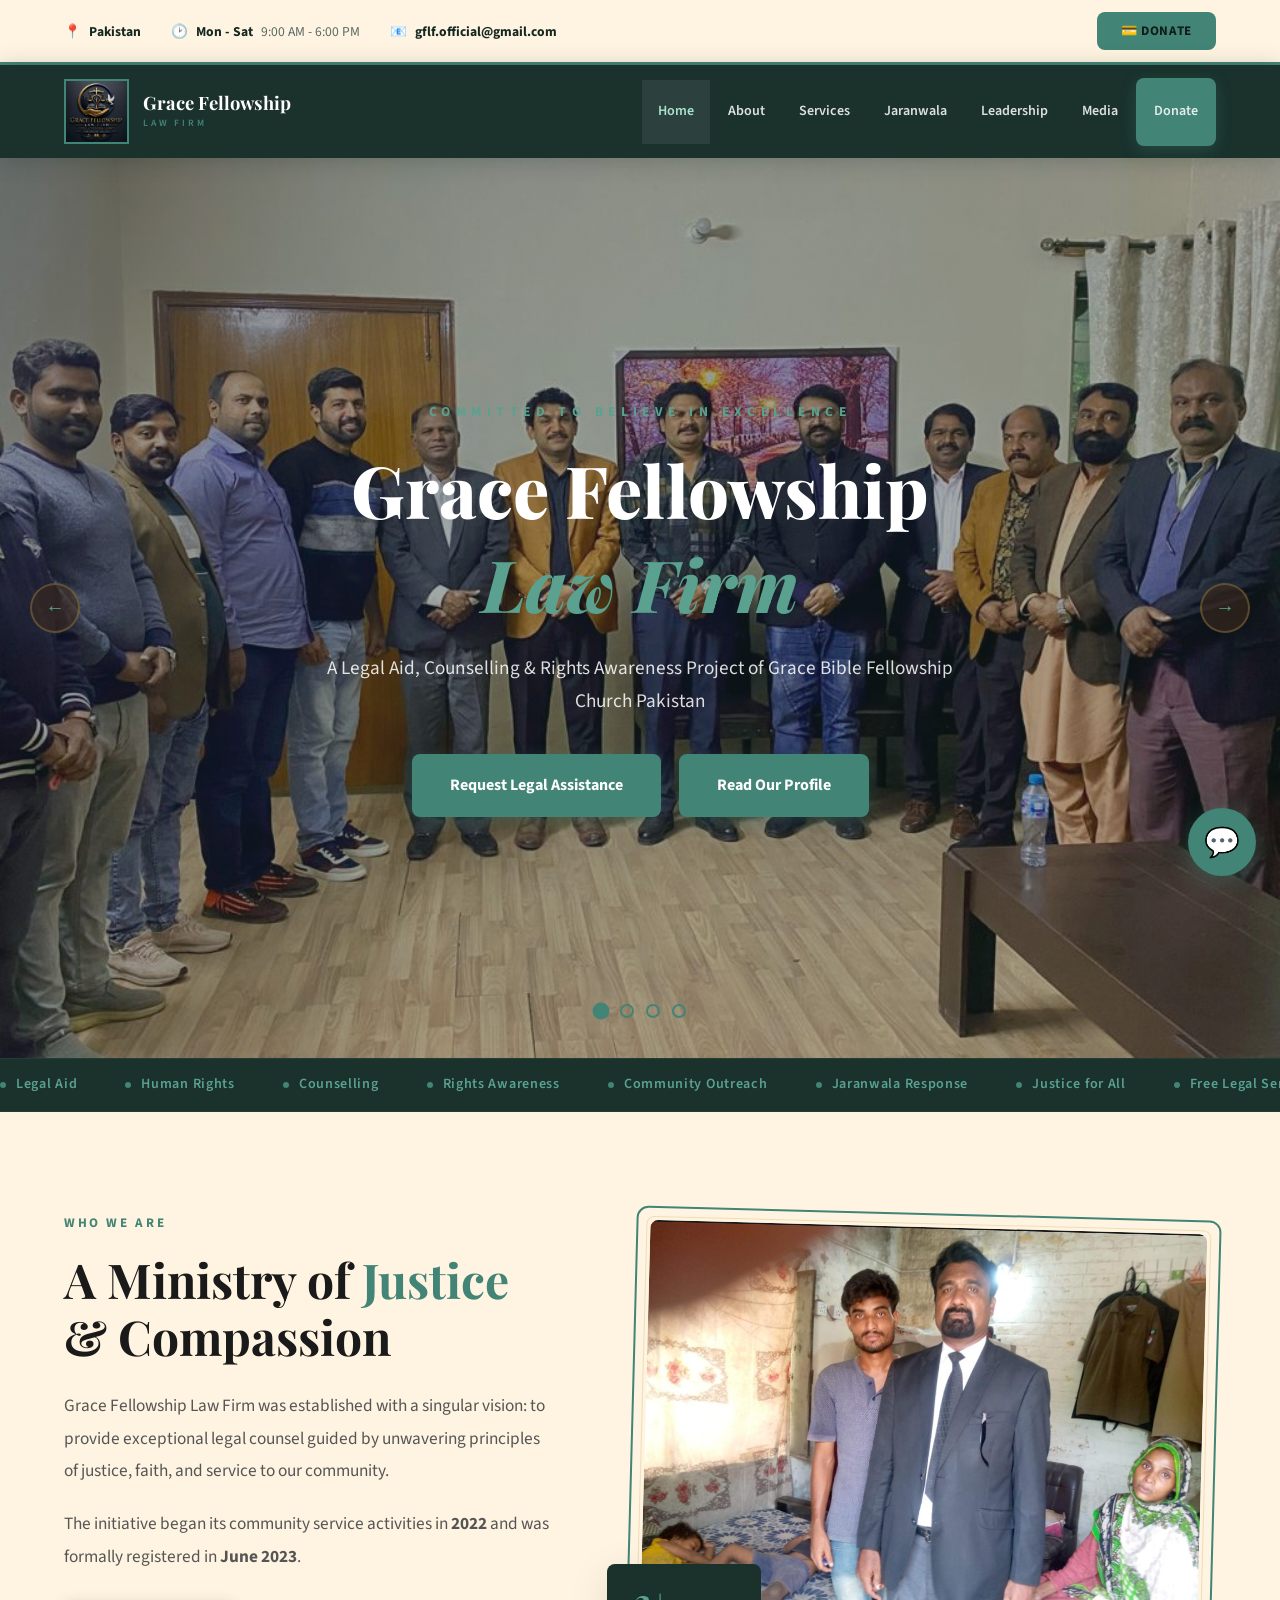
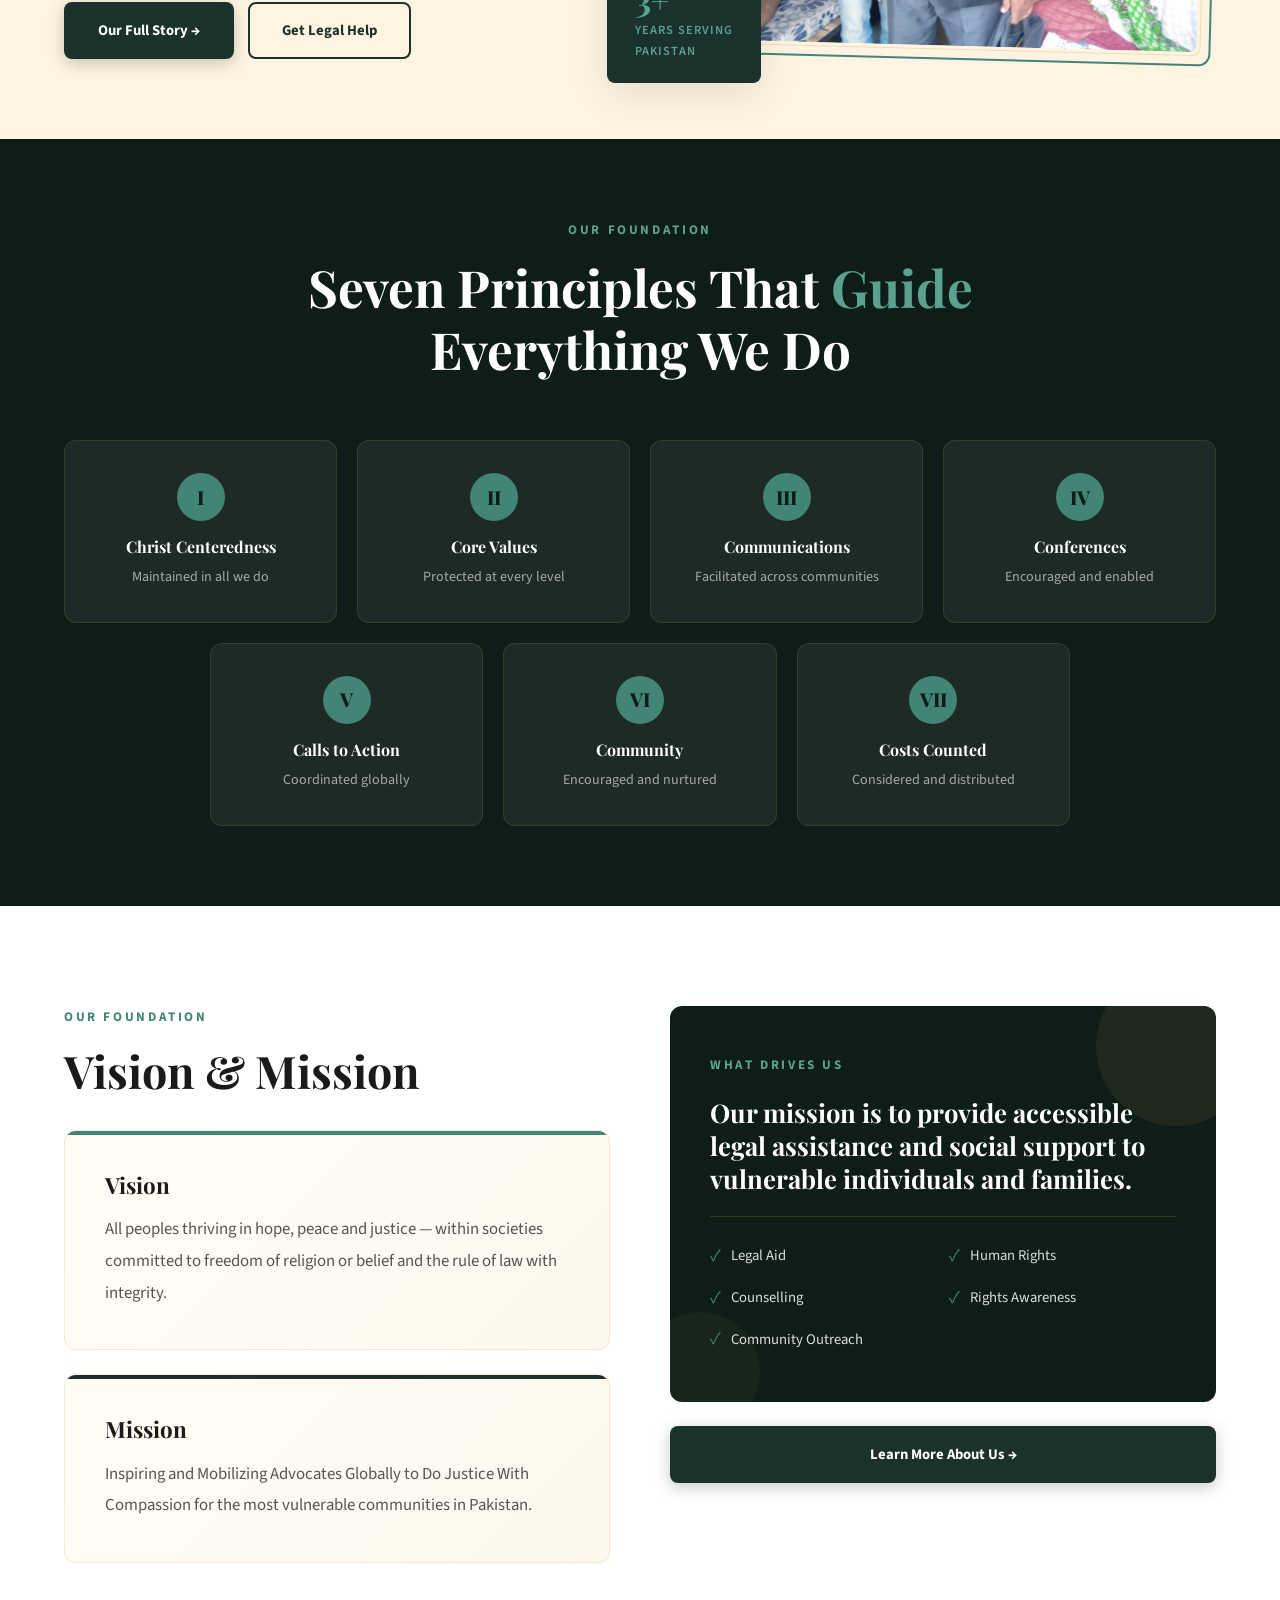
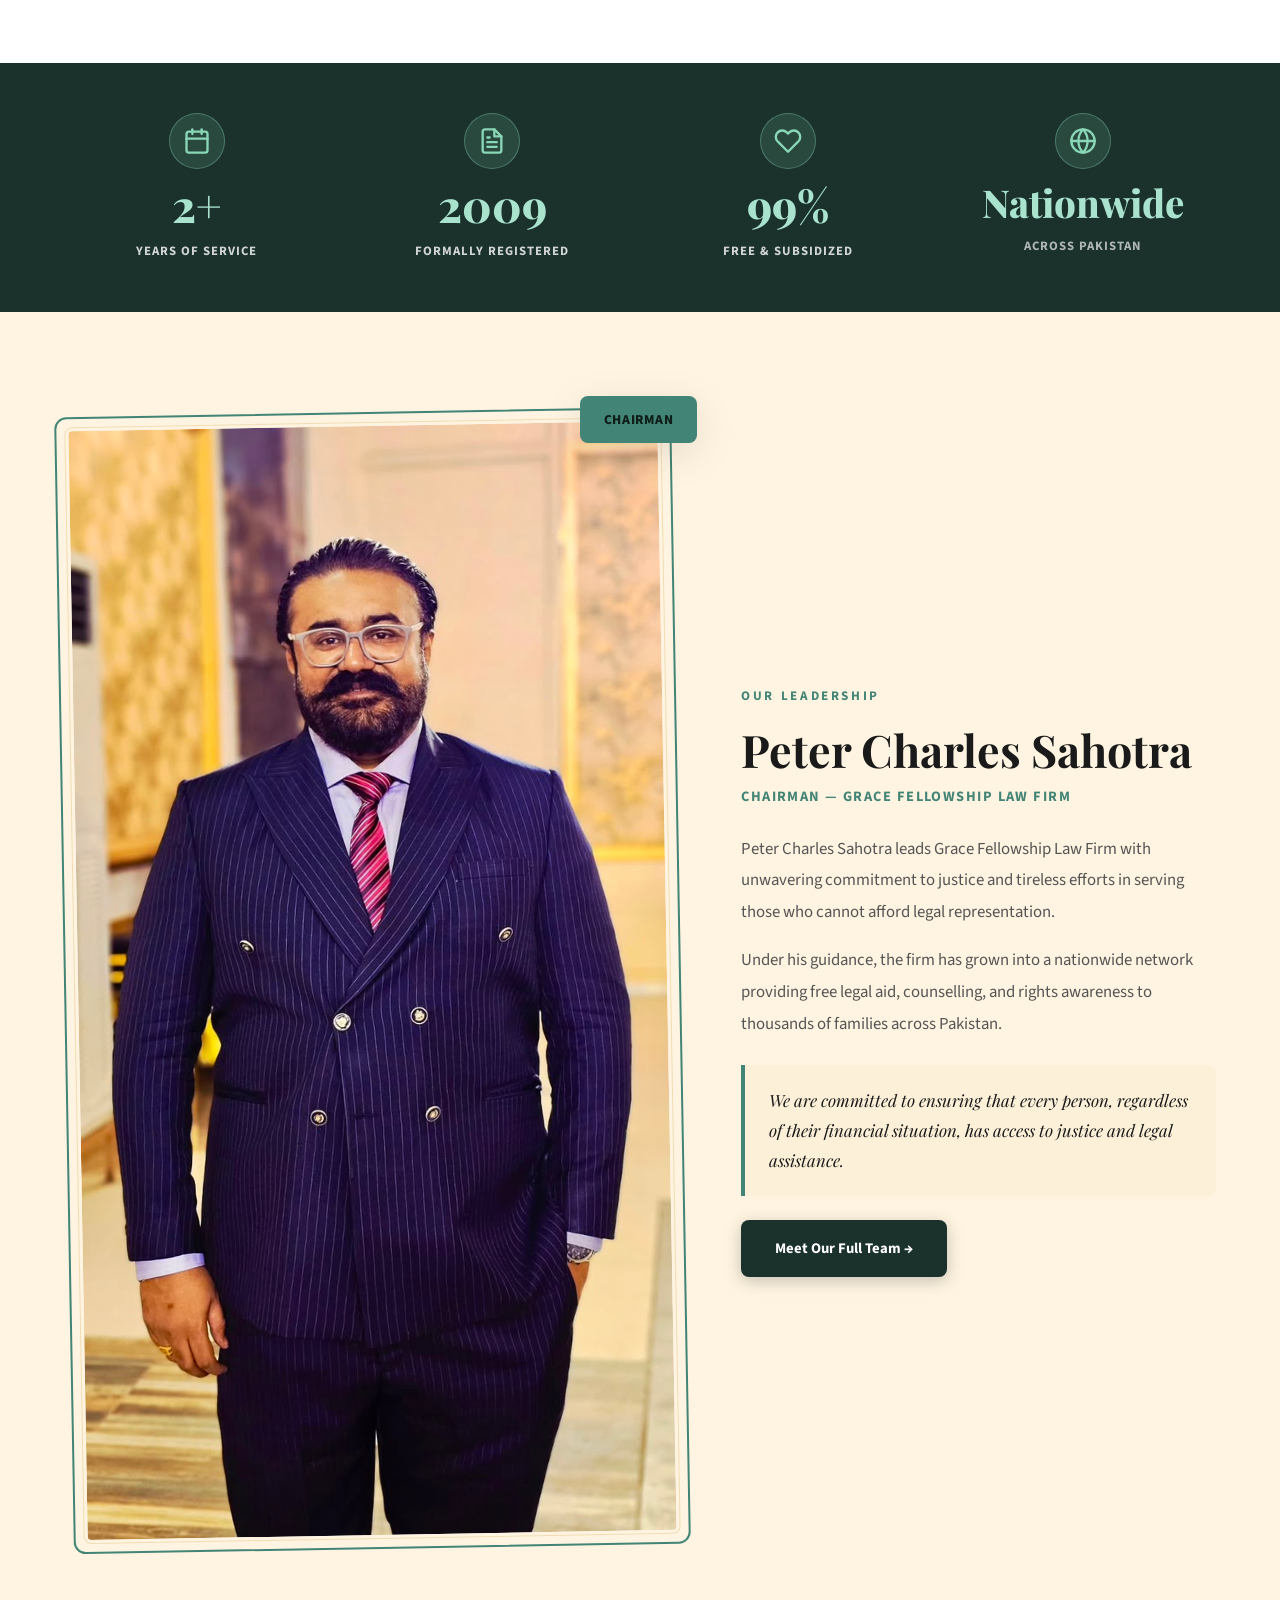
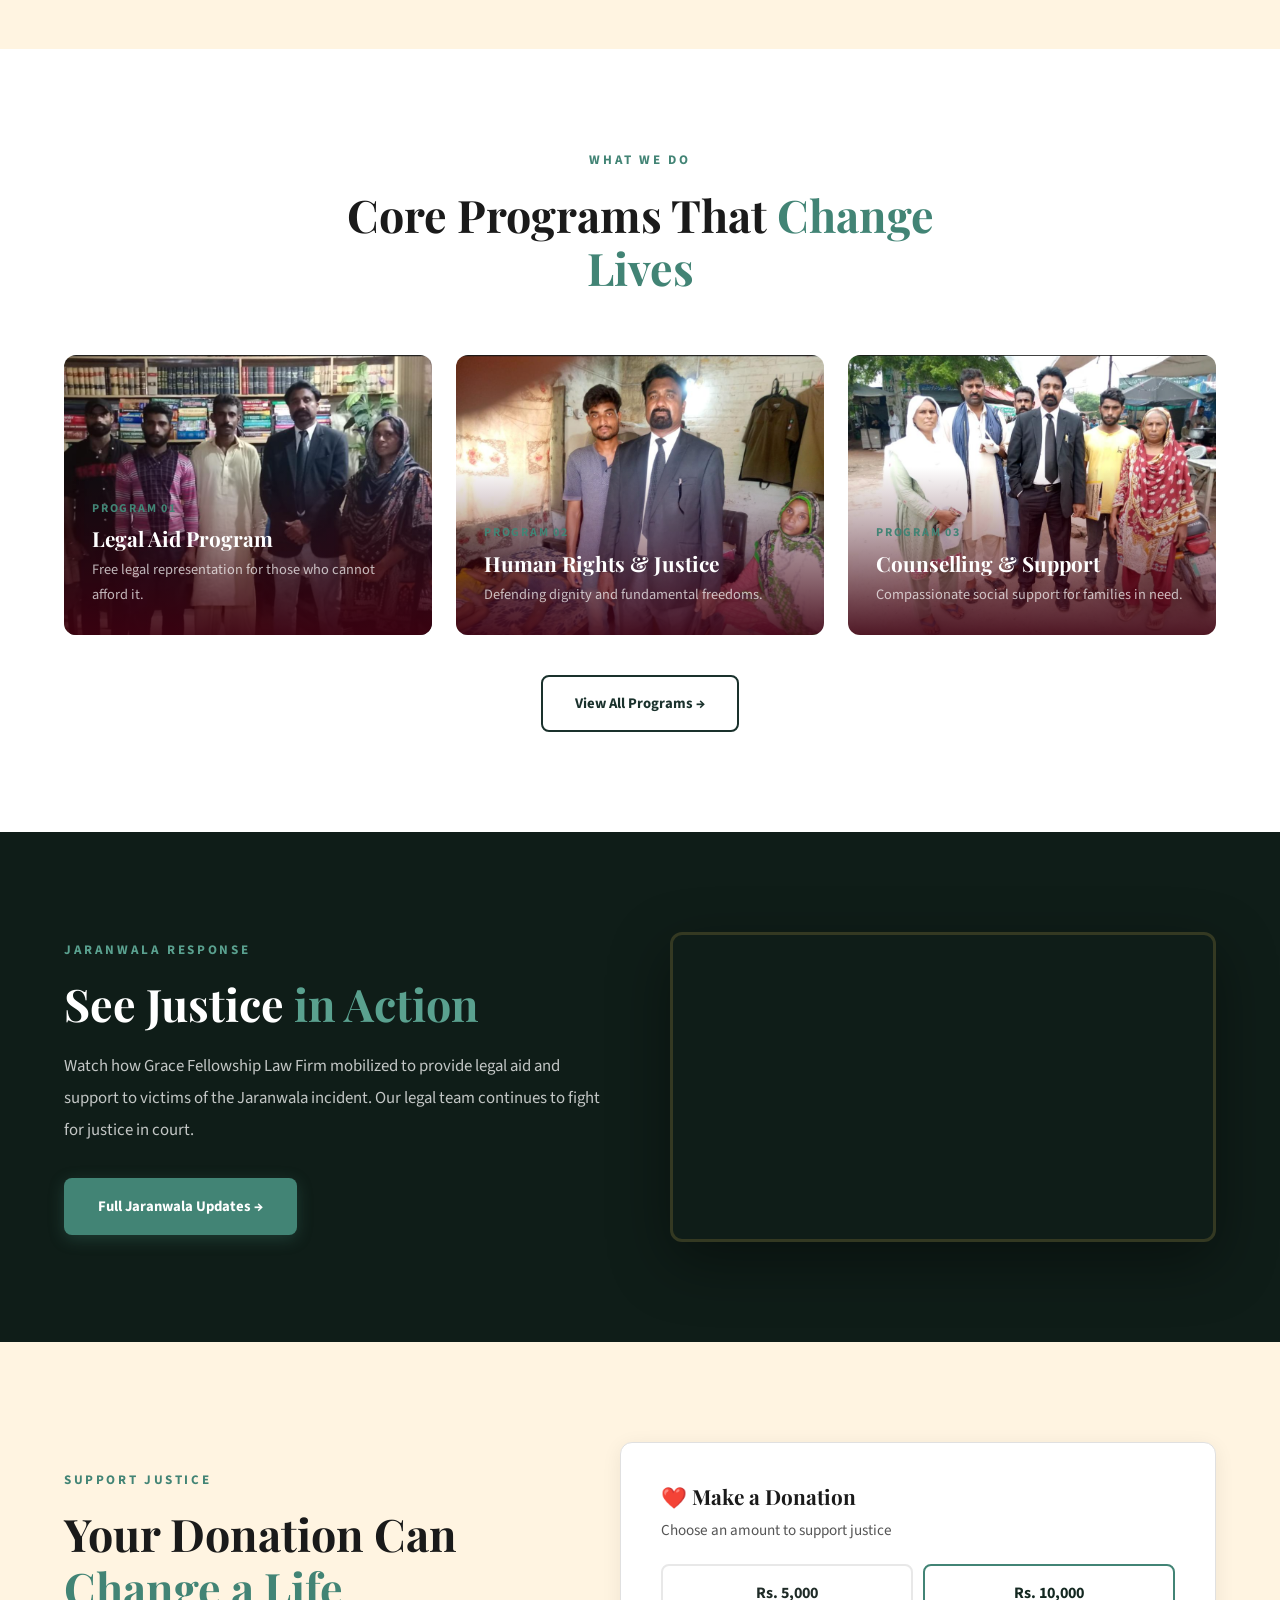
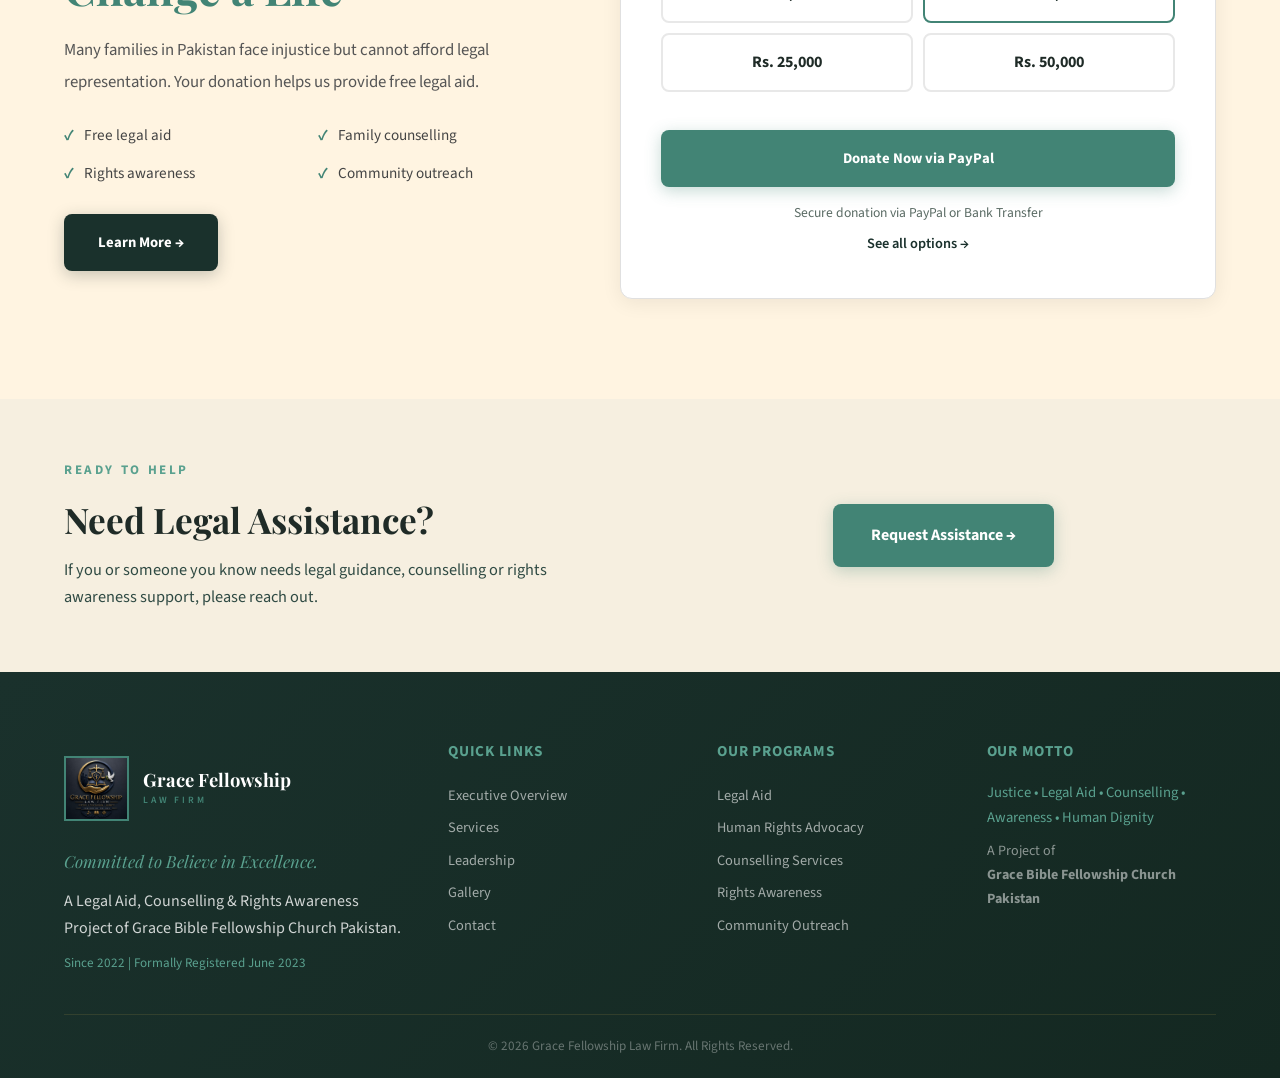
==== commit 90b4df81: "Add 4th hero slide using images/Slide 2.jpeg with matching dot" ====
--- a/index.html
+++ b/index.html
@@ -78,10 +78,25 @@
       </div>
     </div>
   </div>
+  <div class="hero-slide">
+    <div class="hero-slide-bg" style="background-image:url('images/Slide 2.jpeg')"></div>
+    <div class="hero-slide-overlay"></div>
+    <div class="hero-pattern"></div>
+    <div class="hero-slide-content">
+      <p class="hero-eyebrow">Free Legal Services</p>
+      <h1>Justice Within<br><em>Everyone's Reach</em></h1>
+      <p>From legal representation to rights awareness, our team stands beside the vulnerable across Pakistan</p>
+      <div class="hero-actions">
+        <a href="contact.html" class="btn btn-gold btn-lg">Request Assistance</a>
+        <a href="gallery.html" class="btn btn-gold btn-lg">View Gallery</a>
+      </div>
+    </div>
+  </div>
   <div class="hero-dots" id="heroDots">
     <button class="hero-dot active" data-slide="0"></button>
     <button class="hero-dot" data-slide="1"></button>
     <button class="hero-dot" data-slide="2"></button>
+    <button class="hero-dot" data-slide="3"></button>
   </div>
   <div class="hero-arrows">
     <button class="hero-arrow" id="prevSlide">&#8592;</button>
@@ -404,7 +419,7 @@
   <div class="footer-bottom"><div class="container"><p>&copy; <span id="year"></span> Grace Fellowship Law Firm. All Rights Reserved.</p></div></div>
 </footer>
 <button id="toTop" aria-label="Back to top">&uarr;</button>
-<script src="script.js"></script>
+<script src="script.js?v=3"></script>
 <script src="chatbot-widget.js?v=3"></script>
 
 </body>
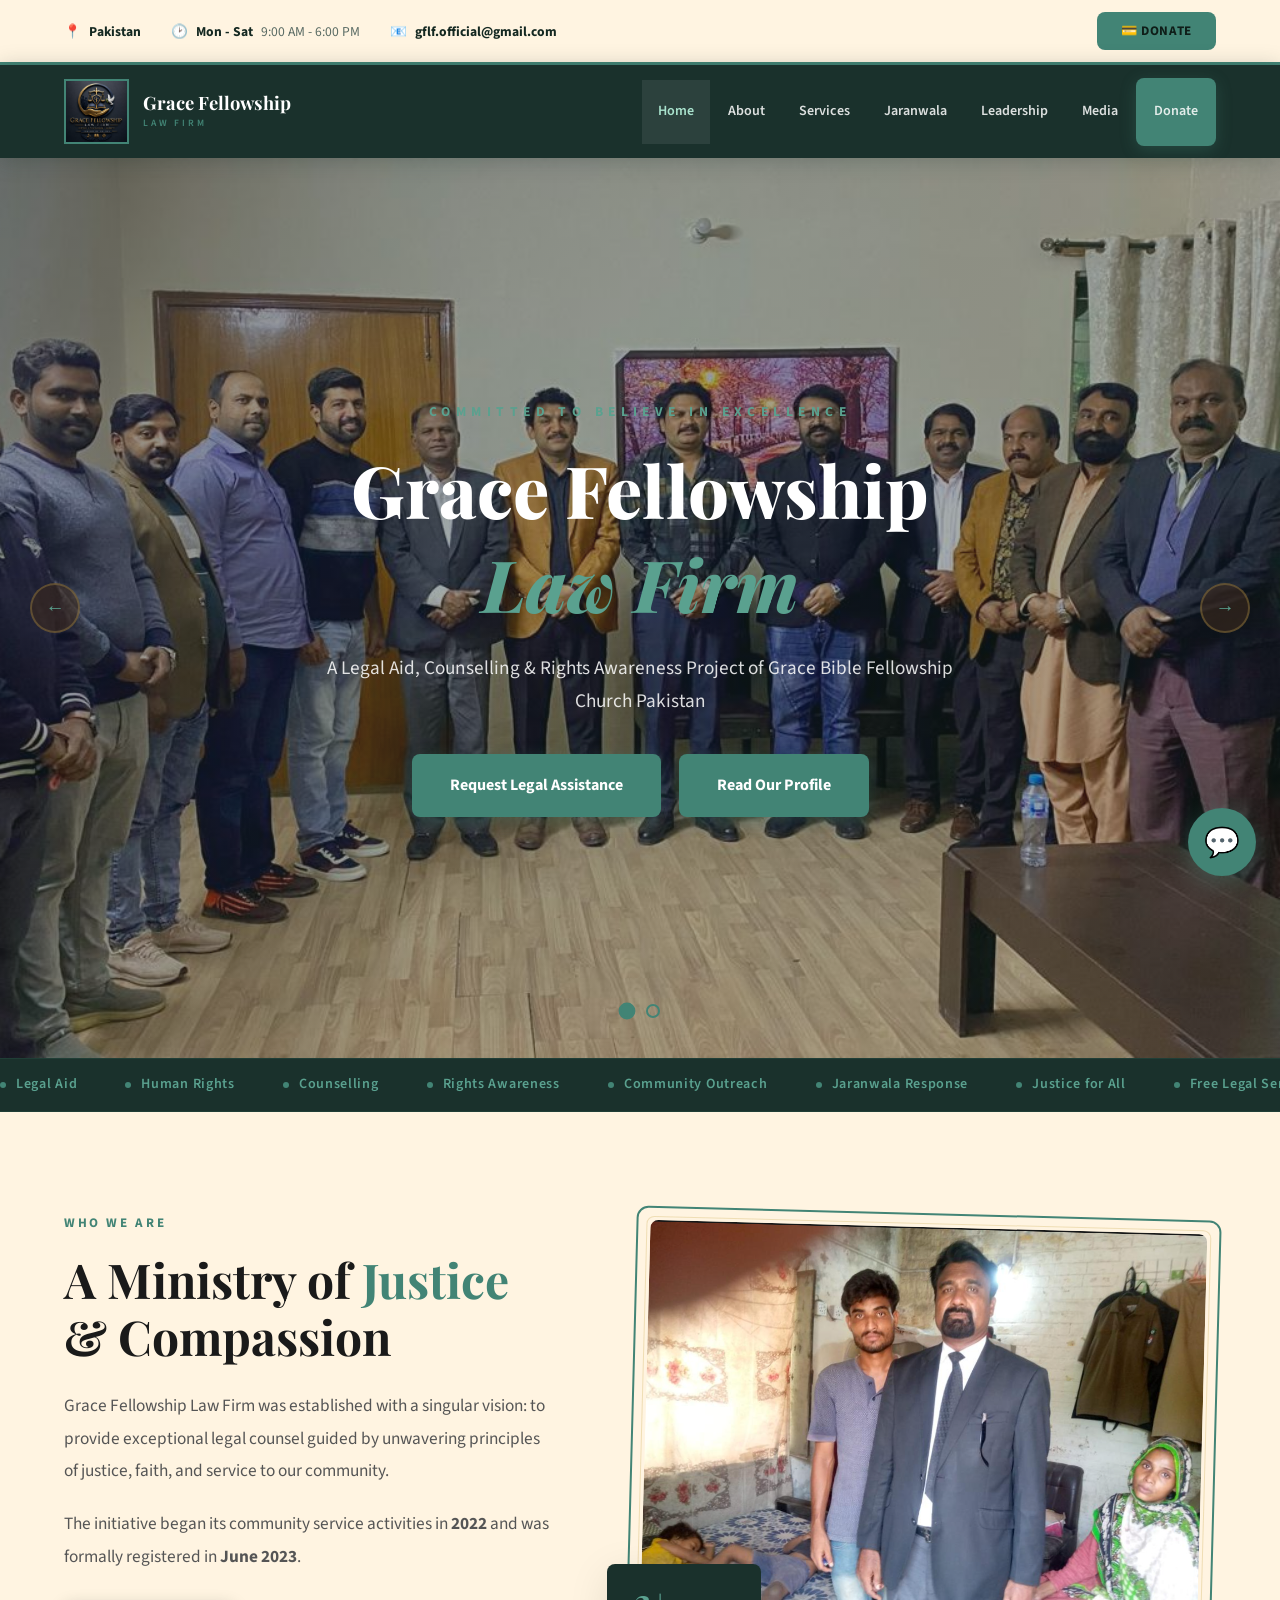
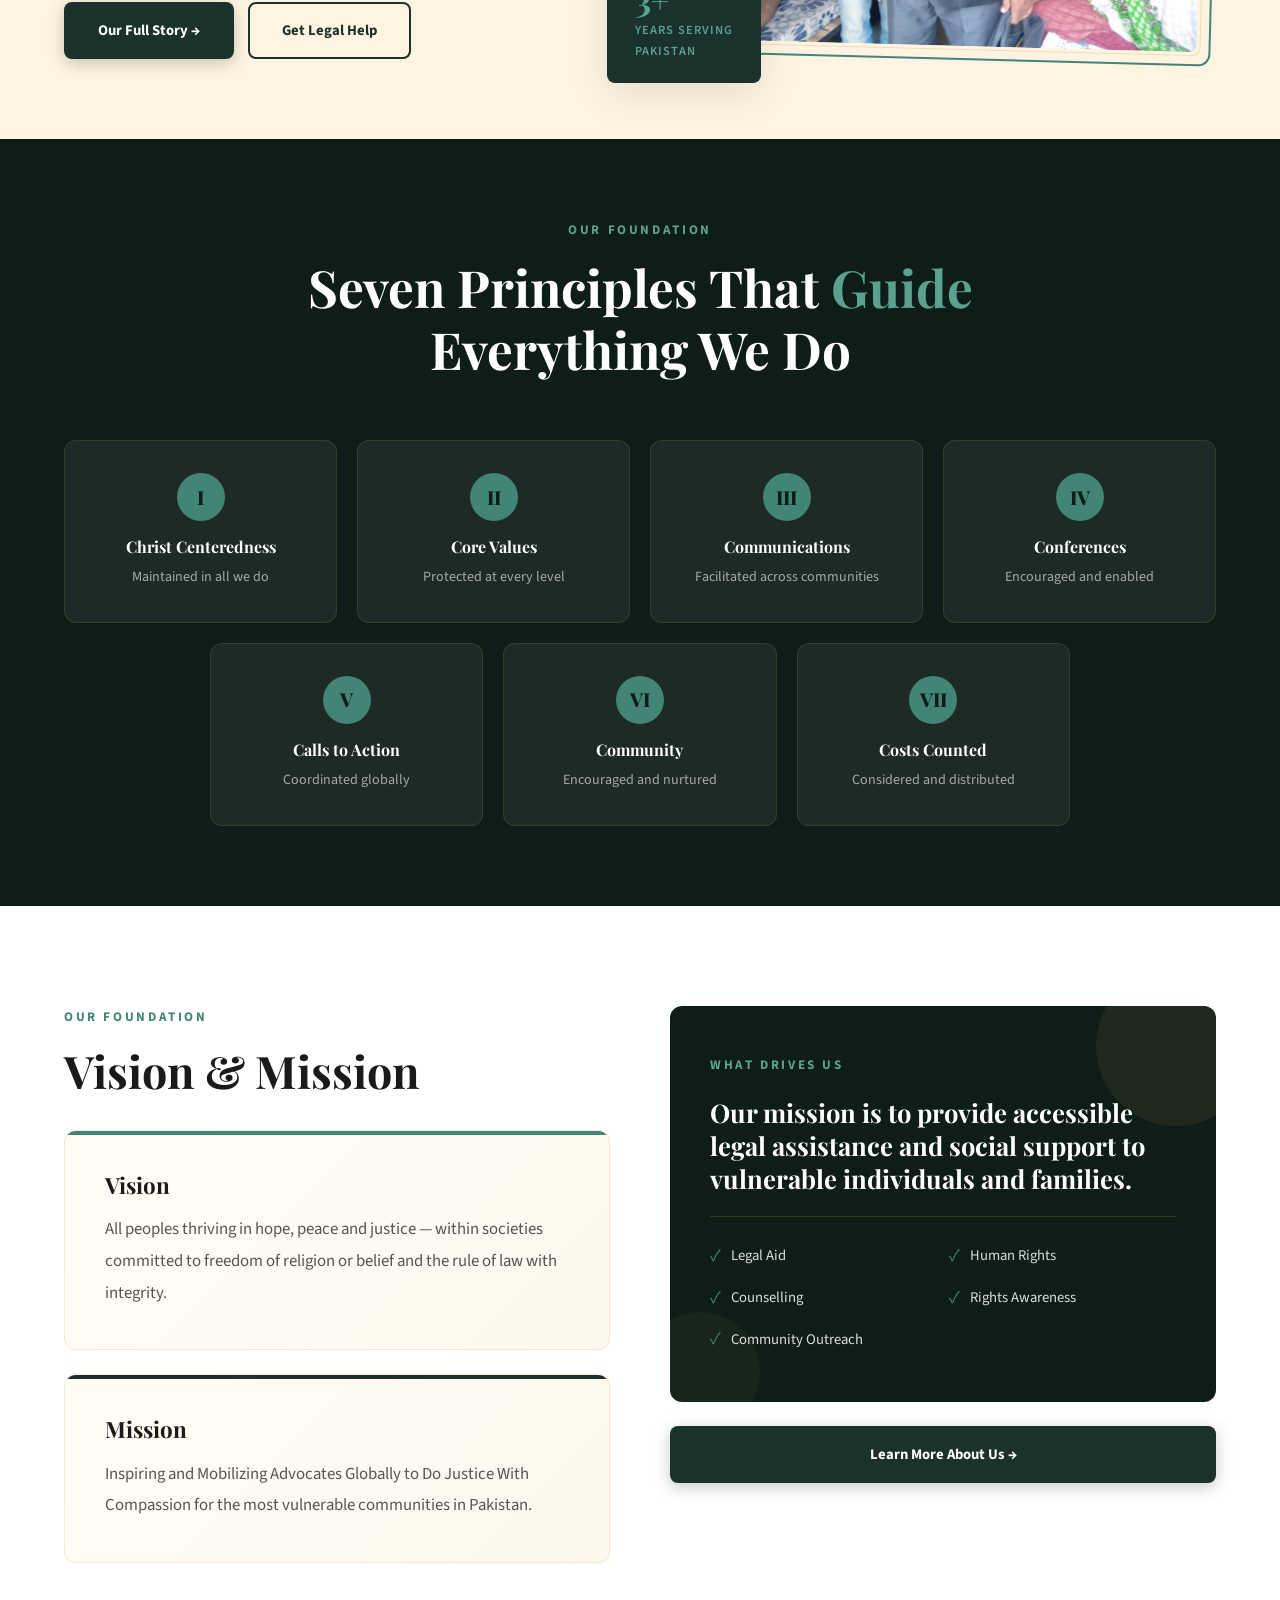
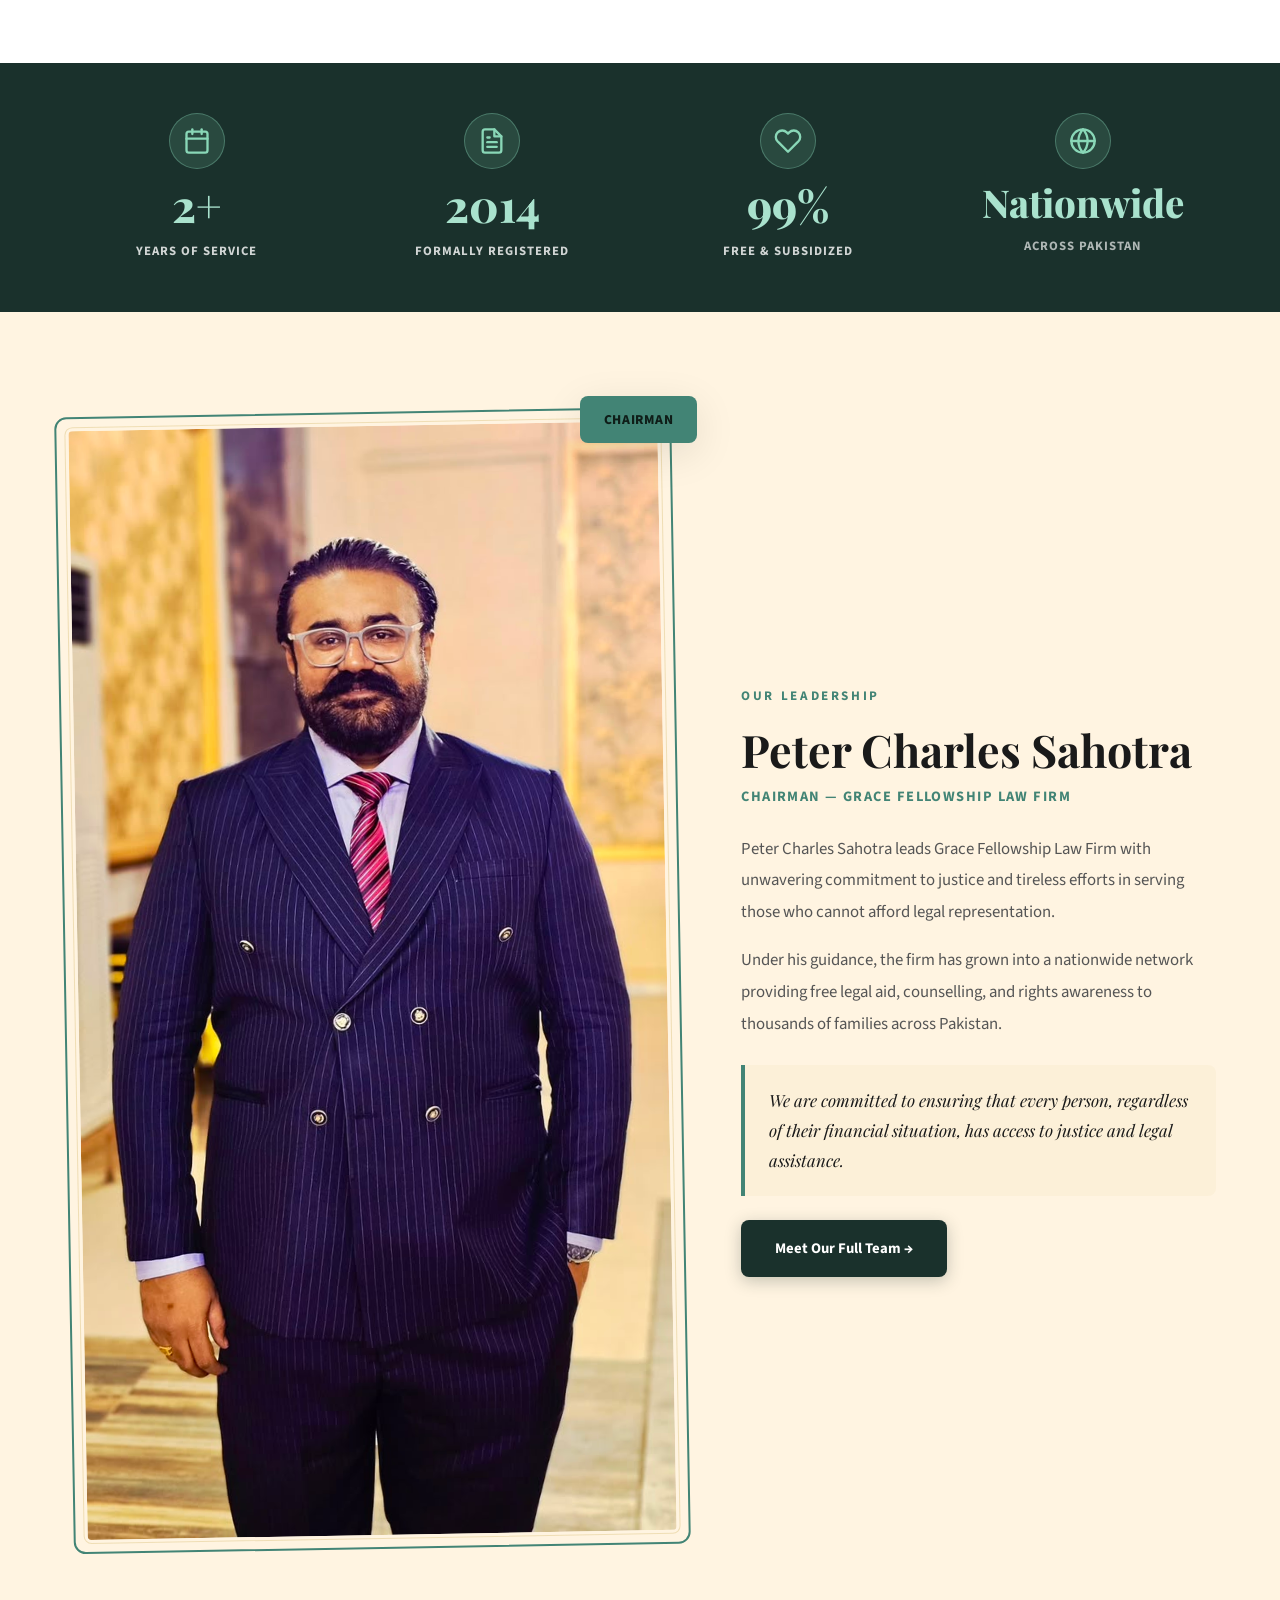
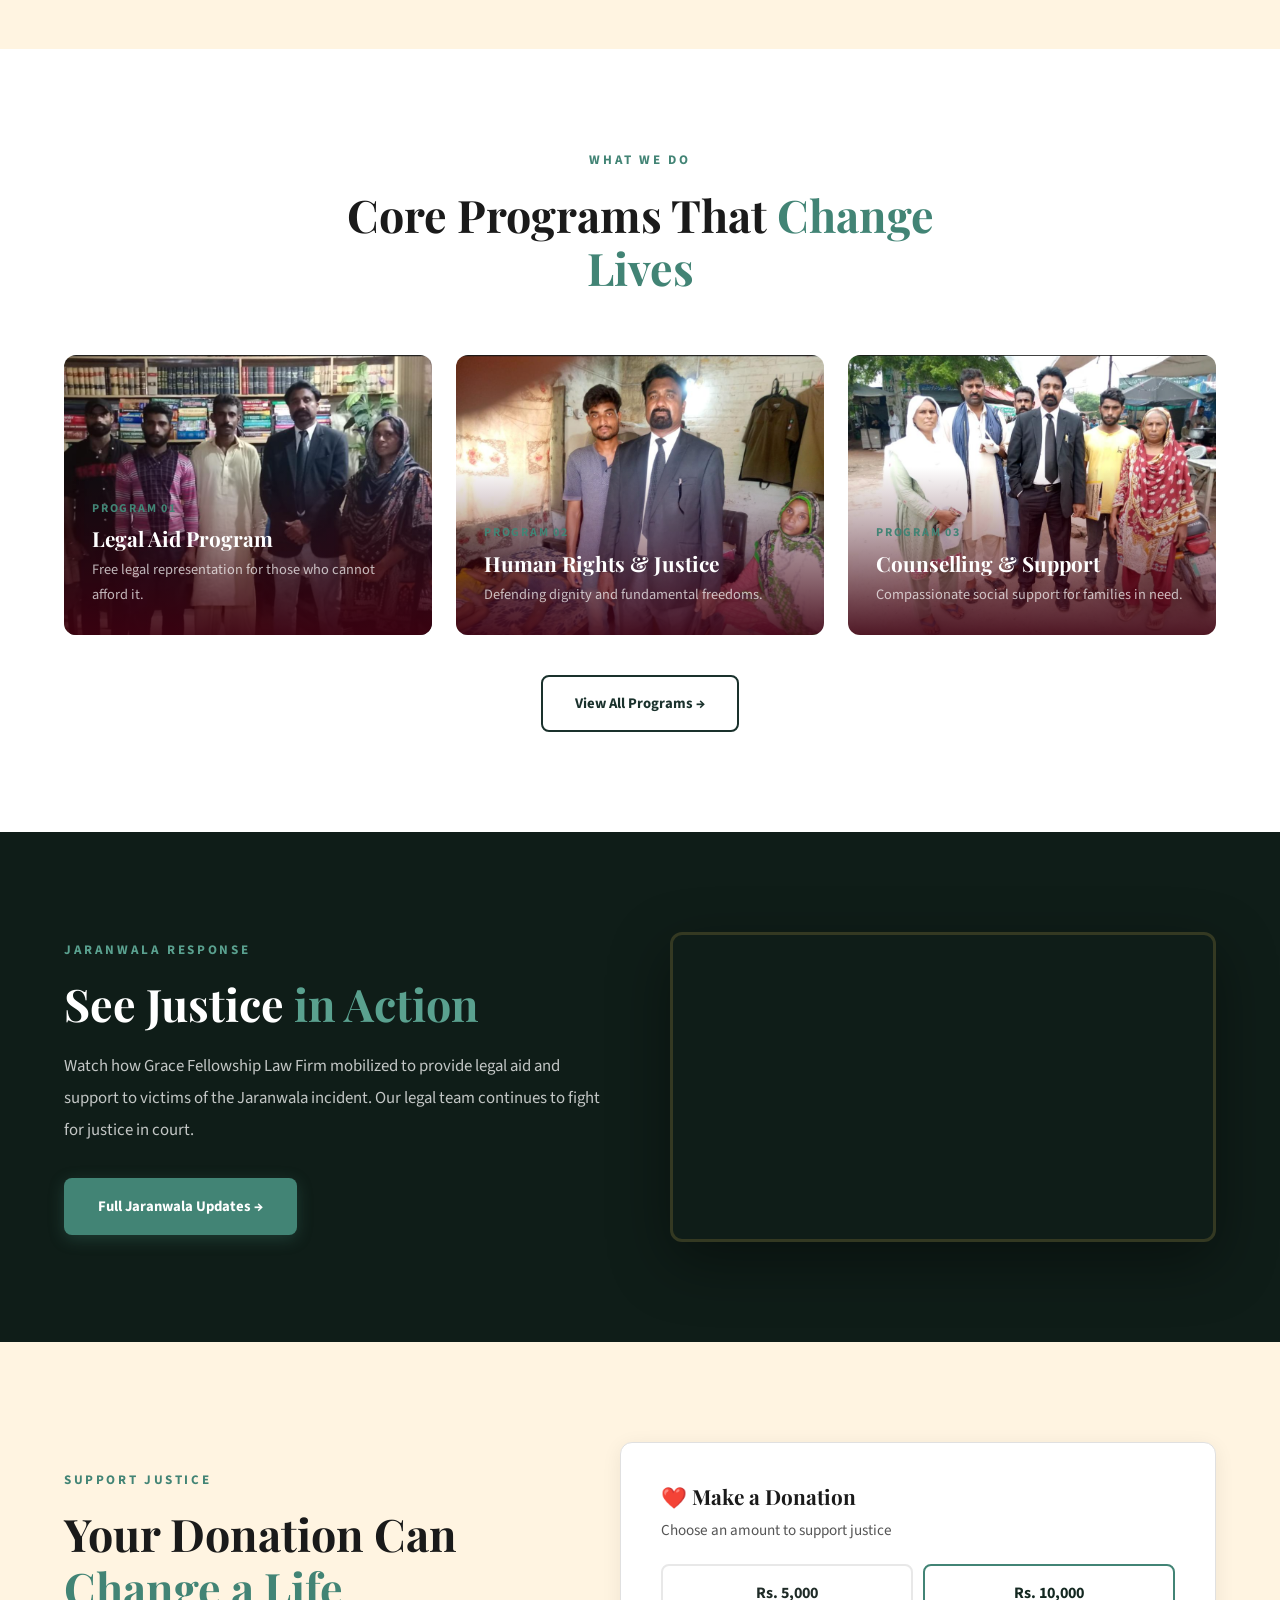
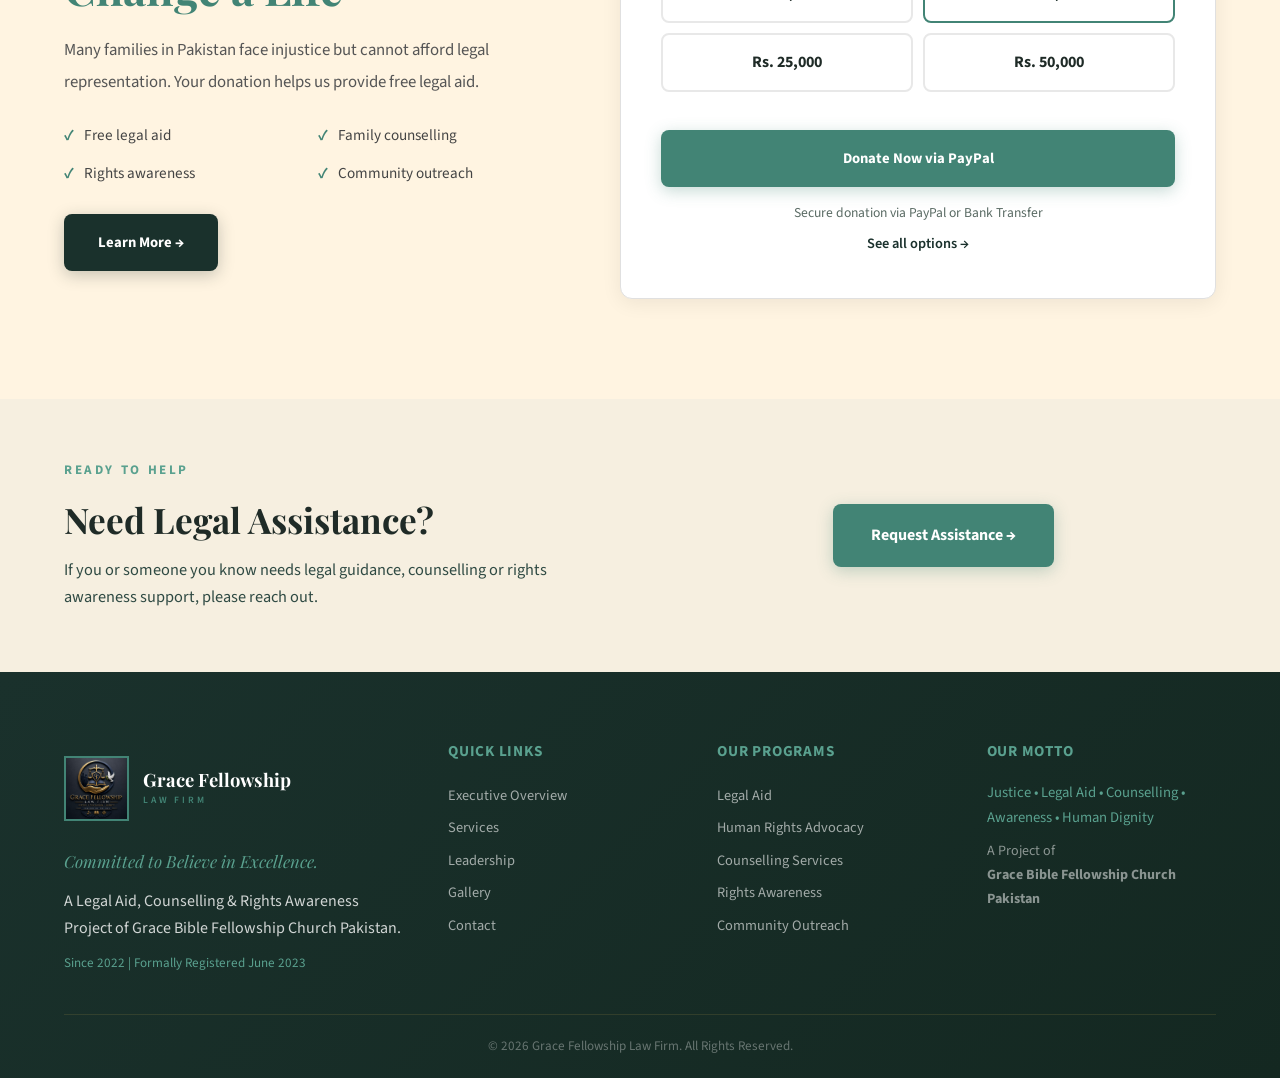
==== commit 37b69299: "Reduce hero to 2 distinct slides (Banner + Slide 2)" ====
--- a/index.html
+++ b/index.html
@@ -50,34 +50,8 @@
       </div>
     </div>
   </div>
-  <div class="hero-slide">
-    <div class="hero-slide-bg" style="background-image:url('images/Banner.jpeg')"></div>
-    <div class="hero-slide-overlay"></div>
-    <div class="hero-pattern"></div>
-    <div class="hero-slide-content">
-      <p class="hero-eyebrow">Justice for All</p>
-      <h1>Fighting for<br><em>Human Rights</em></h1>
-      <p>Providing free legal aid, counselling and rights awareness to individuals and families who face injustice across Pakistan</p>
-      <div class="hero-actions">
-        <a href="services.html" class="btn btn-gold btn-lg">Our Services</a>
-        <a href="jaranwala.html" class="btn btn-gold btn-lg">Jaranwala Response</a>
-      </div>
-    </div>
-  </div>
-  <div class="hero-slide">
-    <div class="hero-slide-bg" style="background-image:url('images/Banner.jpeg')"></div>
-    <div class="hero-slide-overlay"></div>
-    <div class="hero-pattern"></div>
-    <div class="hero-slide-content">
-      <p class="hero-eyebrow">Stand With Us</p>
-      <h1>Support<br><em>Legal Aid</em></h1>
-      <p>Your donation helps us provide free legal representation to those who cannot afford it</p>
-      <div class="hero-actions">
-        <a href="donate.html" class="btn btn-gold btn-lg">Donate Now</a>
-        <a href="gallery.html" class="btn btn-gold btn-lg">View Media</a>
-      </div>
-    </div>
-  </div>
+
+
   <div class="hero-slide">
     <div class="hero-slide-bg" style="background-image:url('images/Slide 2.jpeg')"></div>
     <div class="hero-slide-overlay"></div>
@@ -95,8 +69,6 @@
   <div class="hero-dots" id="heroDots">
     <button class="hero-dot active" data-slide="0"></button>
     <button class="hero-dot" data-slide="1"></button>
-    <button class="hero-dot" data-slide="2"></button>
-    <button class="hero-dot" data-slide="3"></button>
   </div>
   <div class="hero-arrows">
     <button class="hero-arrow" id="prevSlide">&#8592;</button>
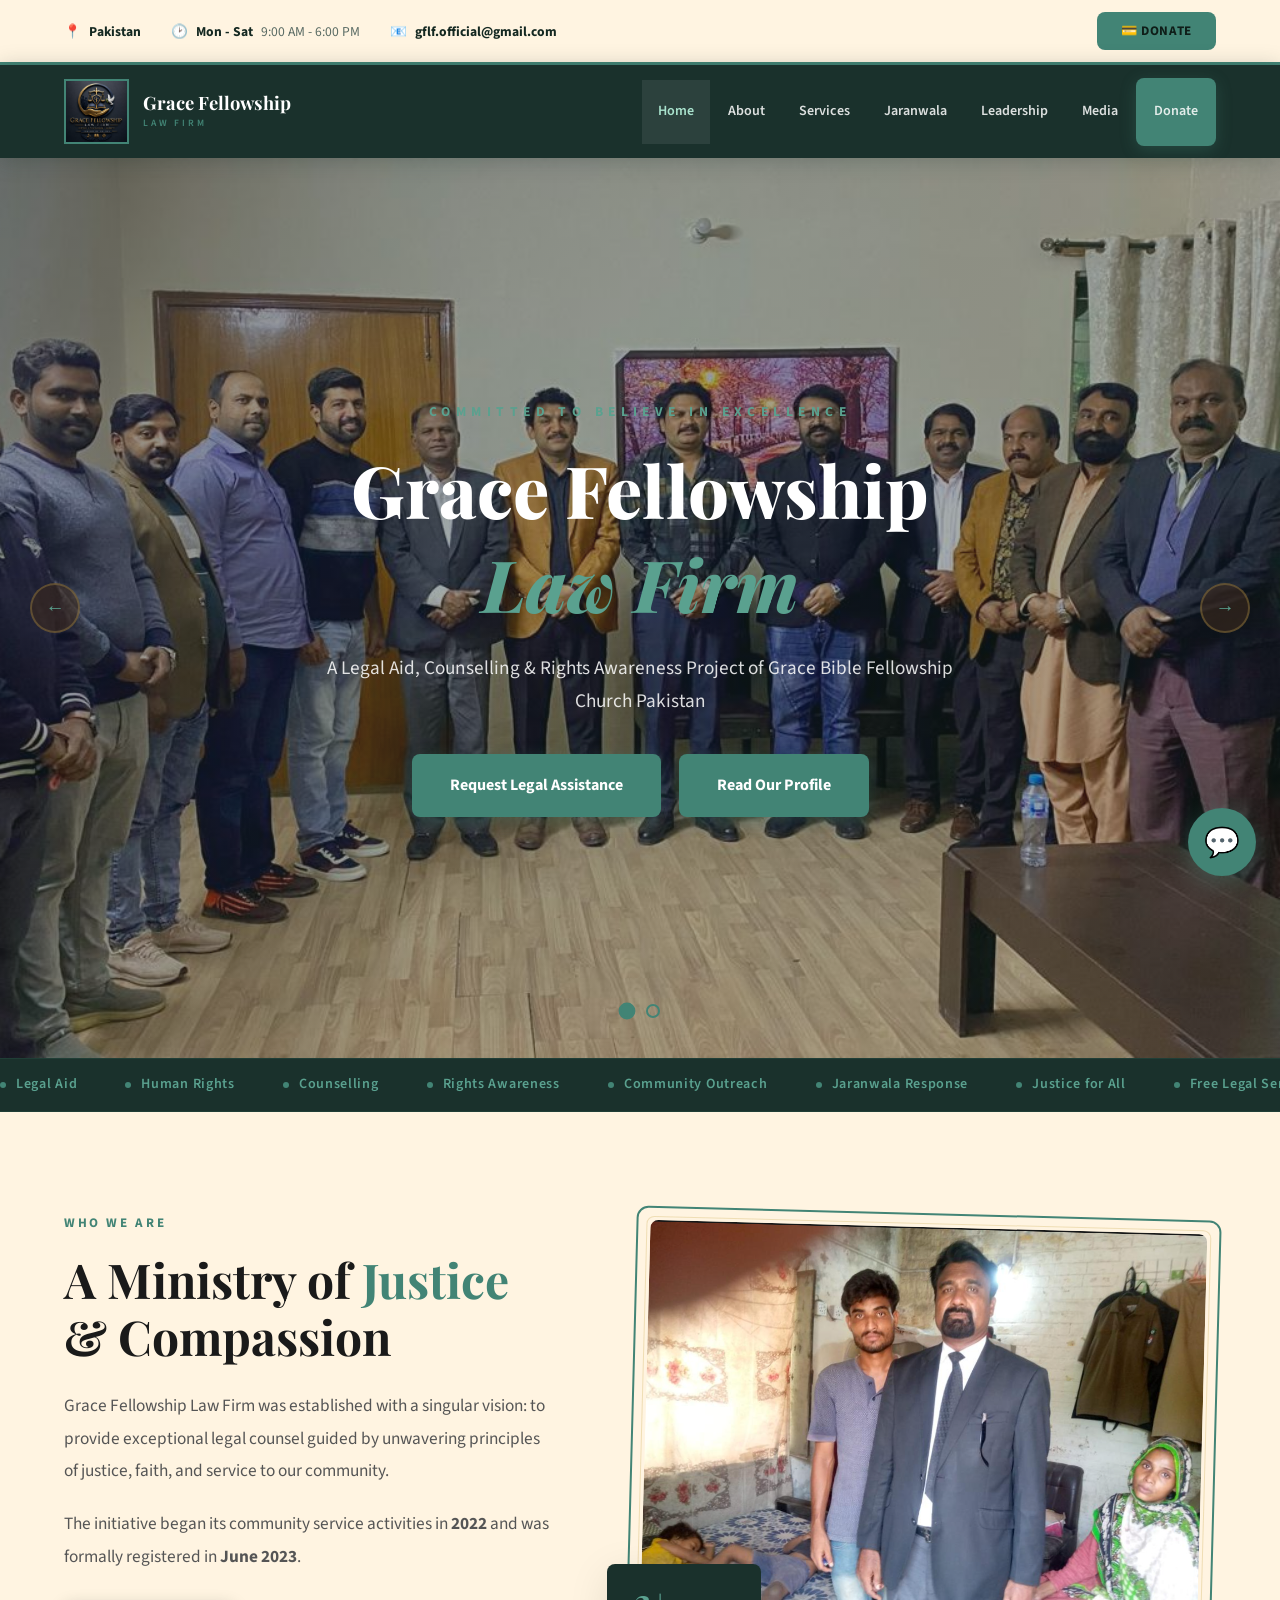
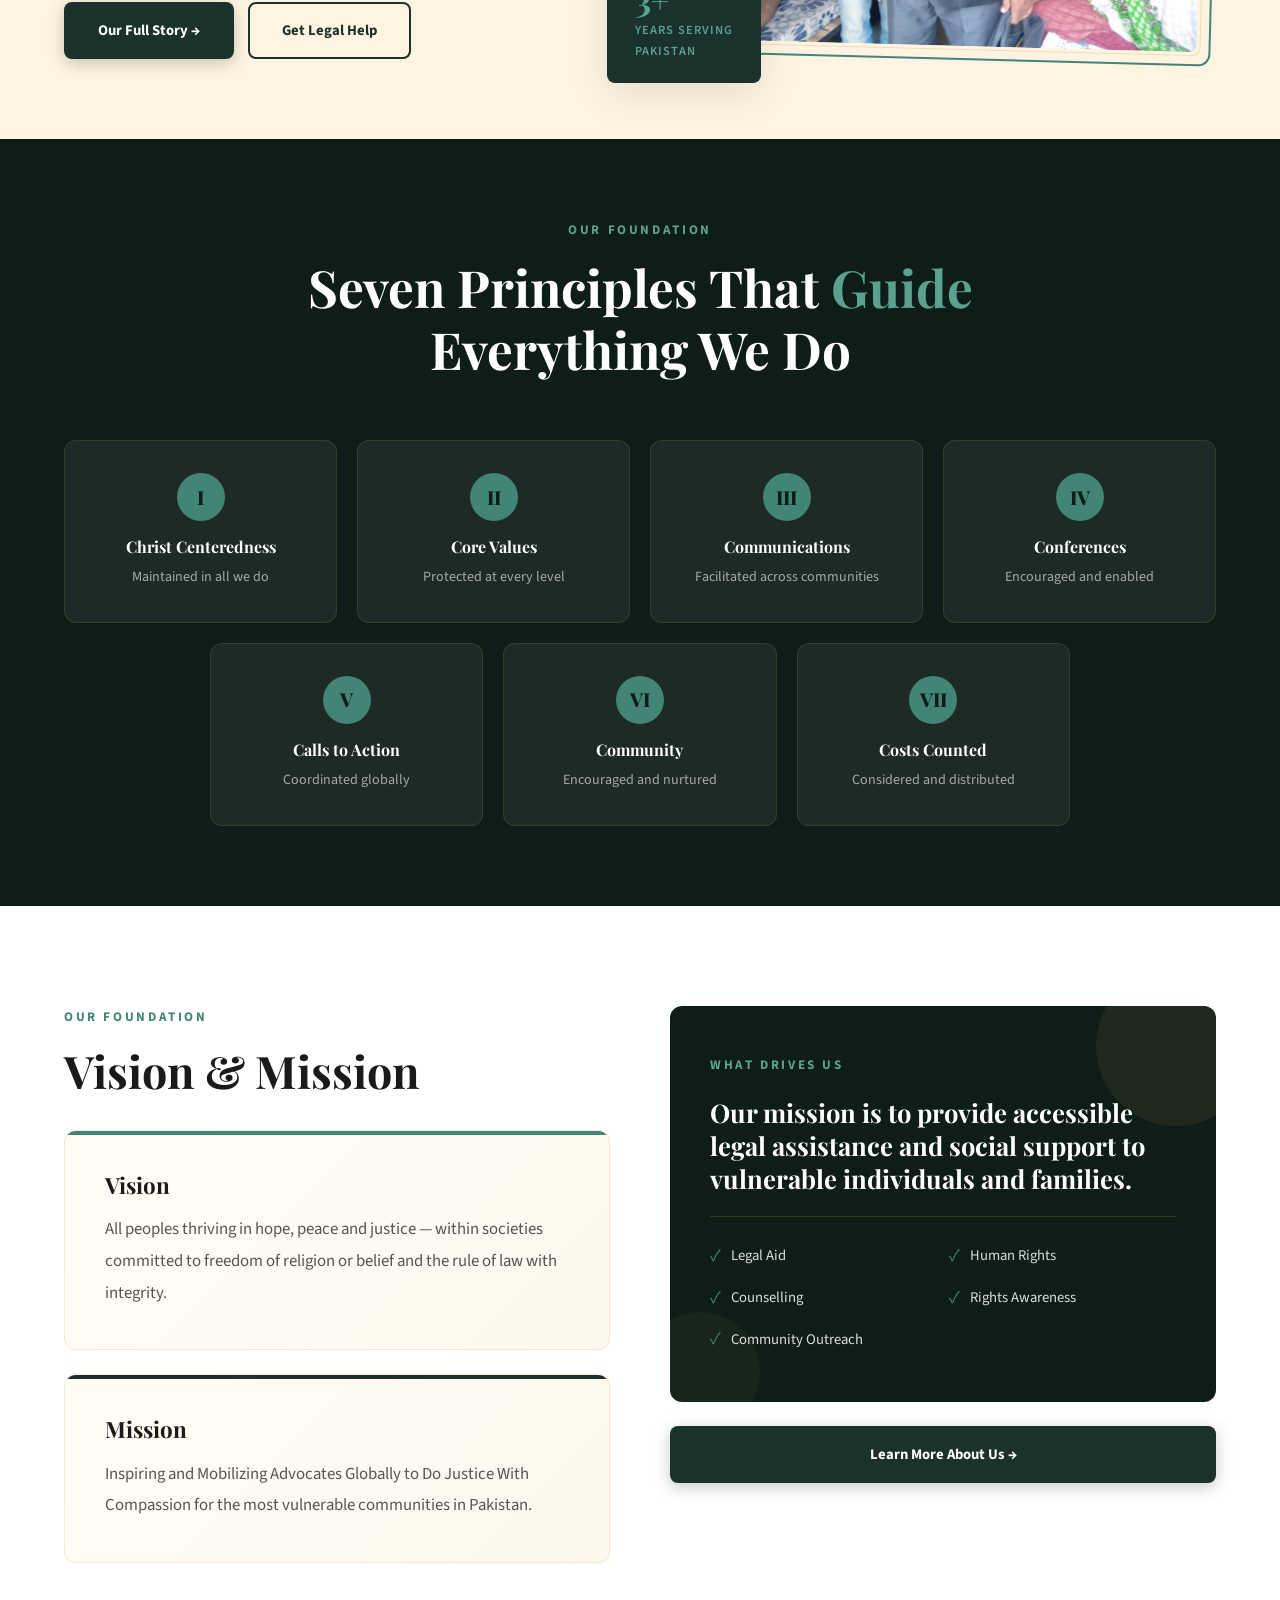
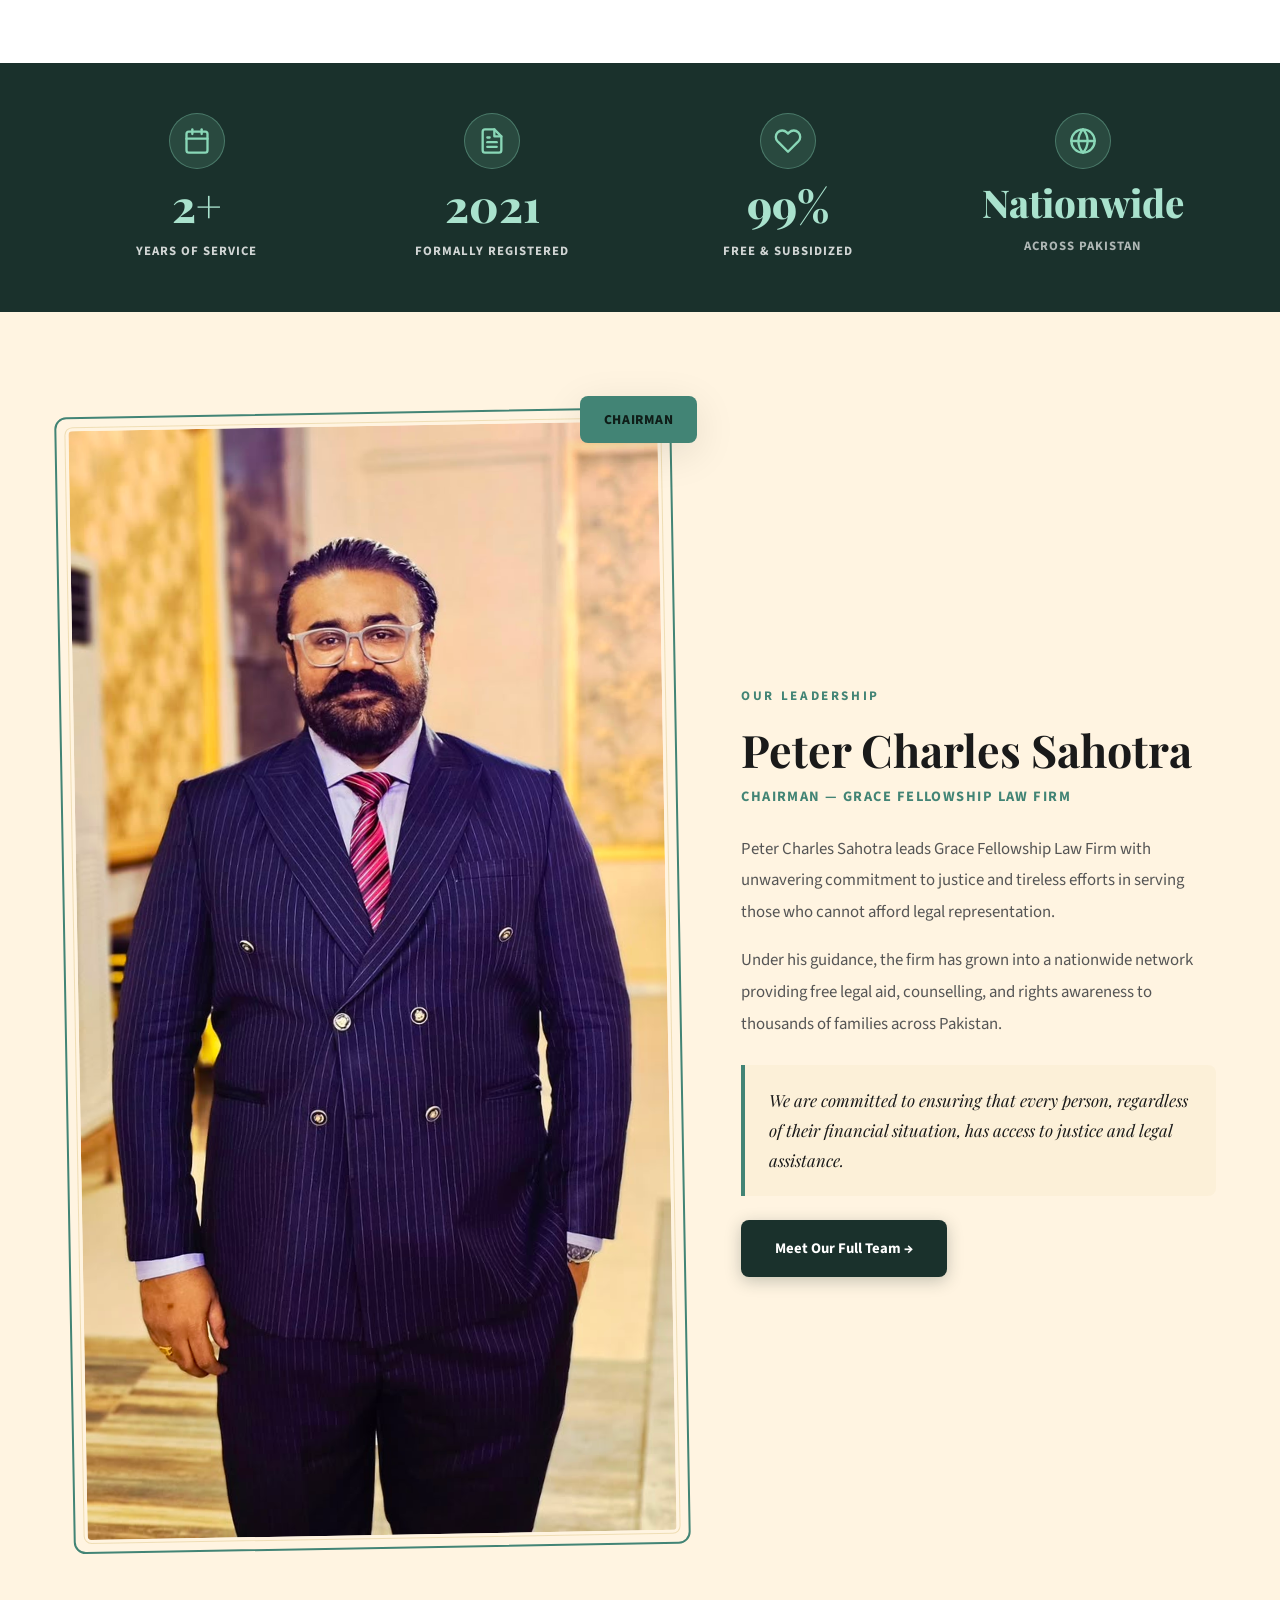
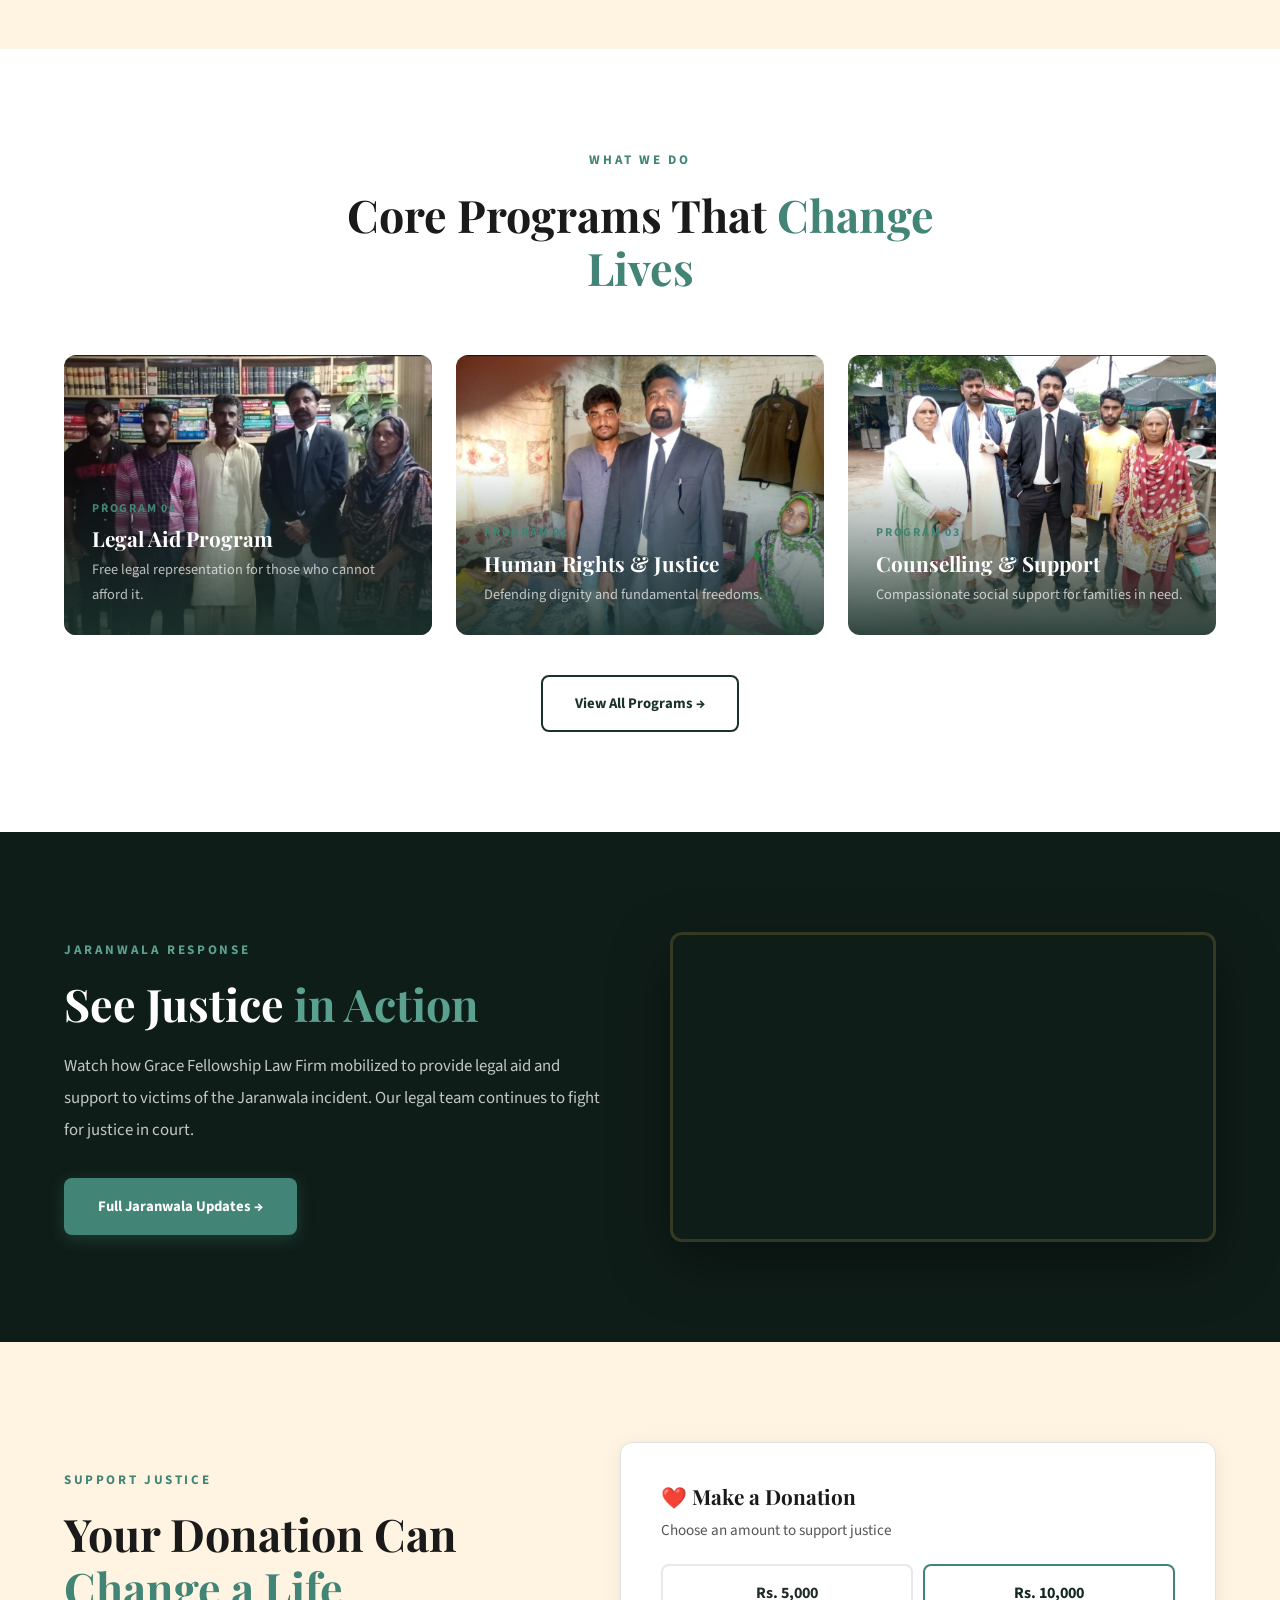
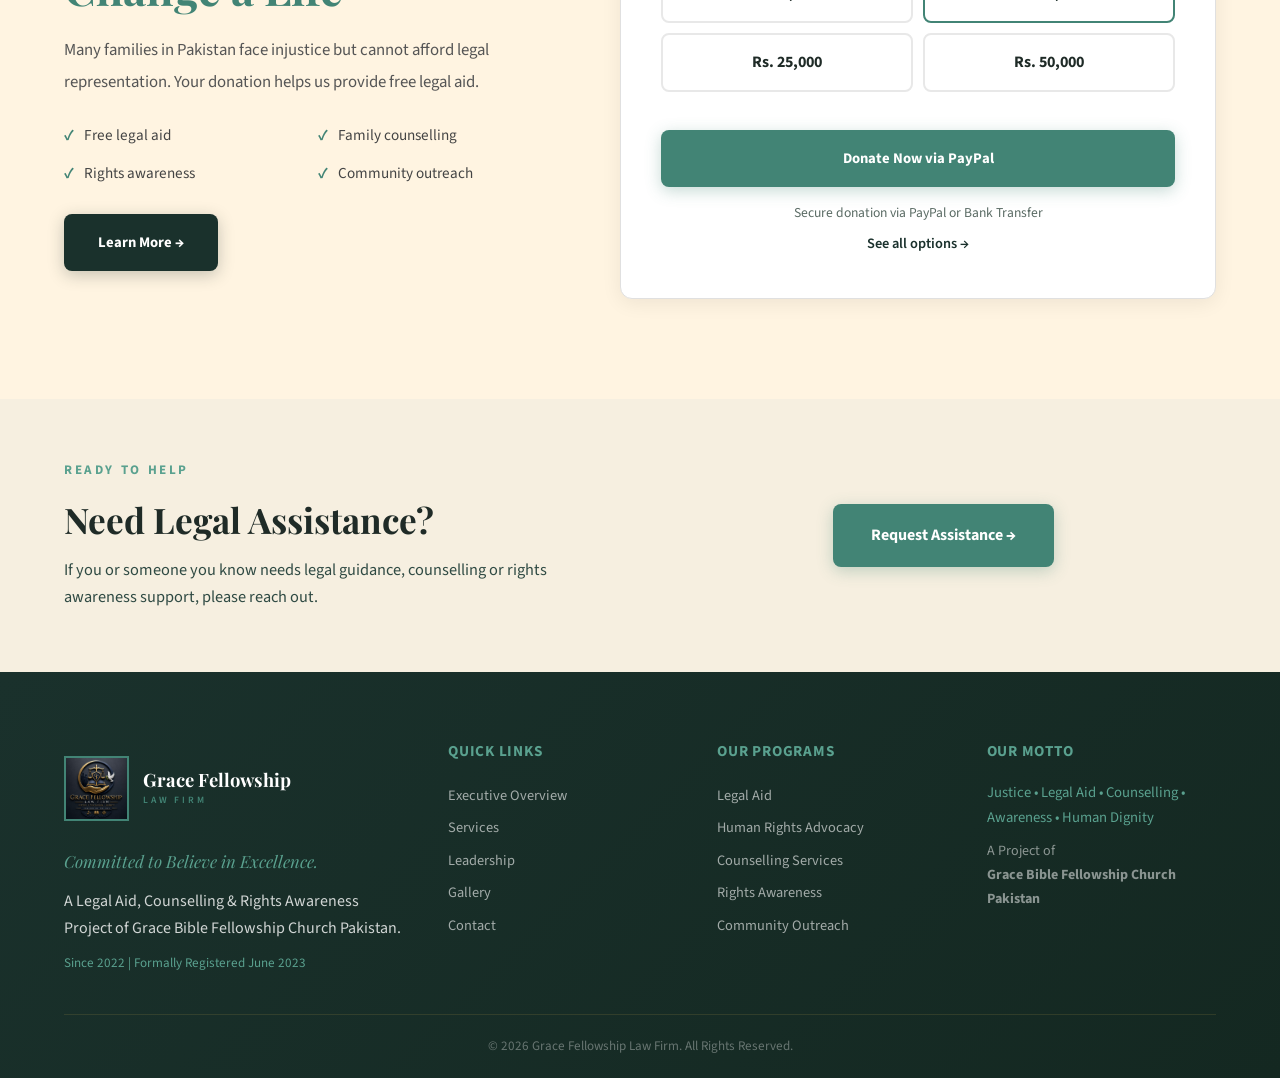
==== commit 03712535: "Change red image overlays to site dark green (#1A312C)" ====
--- a/index.html
+++ b/index.html
@@ -276,7 +276,7 @@
     <div style="display:grid;grid-template-columns:1fr 1fr 1fr;gap:24px" class="grid-3col">
       <div class="reveal" style="border-radius:var(--radius-lg);overflow:hidden;position:relative;cursor:pointer;transition:transform .4s" onmouseover="this.style.transform='translateY(-6px)'" onmouseout="this.style.transform='none'">
         <img src="images/photos/Community 2.png" alt="Legal Aid" style="width:100%;height:280px;object-fit:cover;display:block">
-        <div style="position:absolute;inset:0;background:linear-gradient(to top,rgba(61,0,16,.9),transparent 60%);display:flex;flex-direction:column;justify-content:flex-end;padding:28px">
+        <div style="position:absolute;inset:0;background:linear-gradient(to top,rgba(26,49,44,.9),transparent 60%);display:flex;flex-direction:column;justify-content:flex-end;padding:28px">
           <span style="color:var(--gold);font-size:.75rem;font-weight:700;letter-spacing:.15em;text-transform:uppercase;margin-bottom:6px">Program 01</span>
           <h3 style="color:#fff;font-size:1.3rem;margin-bottom:6px">Legal Aid Program</h3>
           <p style="color:rgba(255,255,255,.7);font-size:.9rem">Free legal representation for those who cannot afford it.</p>
@@ -284,7 +284,7 @@
       </div>
       <div class="reveal" style="border-radius:var(--radius-lg);overflow:hidden;position:relative;cursor:pointer;transition:transform .4s" onmouseover="this.style.transform='translateY(-6px)'" onmouseout="this.style.transform='none'">
         <img src="images/photos/Community 3.png" alt="Human Rights" style="width:100%;height:280px;object-fit:cover;display:block">
-        <div style="position:absolute;inset:0;background:linear-gradient(to top,rgba(61,0,16,.9),transparent 60%);display:flex;flex-direction:column;justify-content:flex-end;padding:28px">
+        <div style="position:absolute;inset:0;background:linear-gradient(to top,rgba(26,49,44,.9),transparent 60%);display:flex;flex-direction:column;justify-content:flex-end;padding:28px">
           <span style="color:var(--gold);font-size:.75rem;font-weight:700;letter-spacing:.15em;text-transform:uppercase;margin-bottom:6px">Program 02</span>
           <h3 style="color:#fff;font-size:1.3rem;margin-bottom:6px">Human Rights &amp; Justice</h3>
           <p style="color:rgba(255,255,255,.7);font-size:.9rem">Defending dignity and fundamental freedoms.</p>
@@ -292,7 +292,7 @@
       </div>
       <div class="reveal" style="border-radius:var(--radius-lg);overflow:hidden;position:relative;cursor:pointer;transition:transform .4s" onmouseover="this.style.transform='translateY(-6px)'" onmouseout="this.style.transform='none'">
         <img src="images/photos/Community 4.png" alt="Counselling" style="width:100%;height:280px;object-fit:cover;display:block">
-        <div style="position:absolute;inset:0;background:linear-gradient(to top,rgba(61,0,16,.9),transparent 60%);display:flex;flex-direction:column;justify-content:flex-end;padding:28px">
+        <div style="position:absolute;inset:0;background:linear-gradient(to top,rgba(26,49,44,.9),transparent 60%);display:flex;flex-direction:column;justify-content:flex-end;padding:28px">
           <span style="color:var(--gold);font-size:.75rem;font-weight:700;letter-spacing:.15em;text-transform:uppercase;margin-bottom:6px">Program 03</span>
           <h3 style="color:#fff;font-size:1.3rem;margin-bottom:6px">Counselling &amp; Support</h3>
           <p style="color:rgba(255,255,255,.7);font-size:.9rem">Compassionate social support for families in need.</p>
--- a/styles.css
+++ b/styles.css
@@ -219,7 +219,7 @@
 .gallery-item{position:relative;border-radius:var(--radius);overflow:hidden;cursor:pointer;border:1px solid var(--sage)}
 .gallery-item img{width:100%;height:100%;object-fit:cover;display:block;transition:transform .5s}
 .gallery-item:hover img{transform:scale(1.08)}
-.gallery-overlay{position:absolute;inset:0;background:linear-gradient(to top,rgba(61,0,16,.85),transparent 60%);display:flex;flex-direction:column;justify-content:flex-end;padding:16px;opacity:0;transition:opacity .4s}
+.gallery-overlay{position:absolute;inset:0;background:linear-gradient(to top,rgba(26,49,44,.85),transparent 60%);display:flex;flex-direction:column;justify-content:flex-end;padding:16px;opacity:0;transition:opacity .4s}
 .gallery-item:hover .gallery-overlay{opacity:1}
 .gallery-overlay h4{color:#ffffff;font-size:.95rem;margin-bottom:2px}
 .gallery-overlay p{color:var(--gold-light);font-size:.75rem;text-transform:uppercase;letter-spacing:.06em}
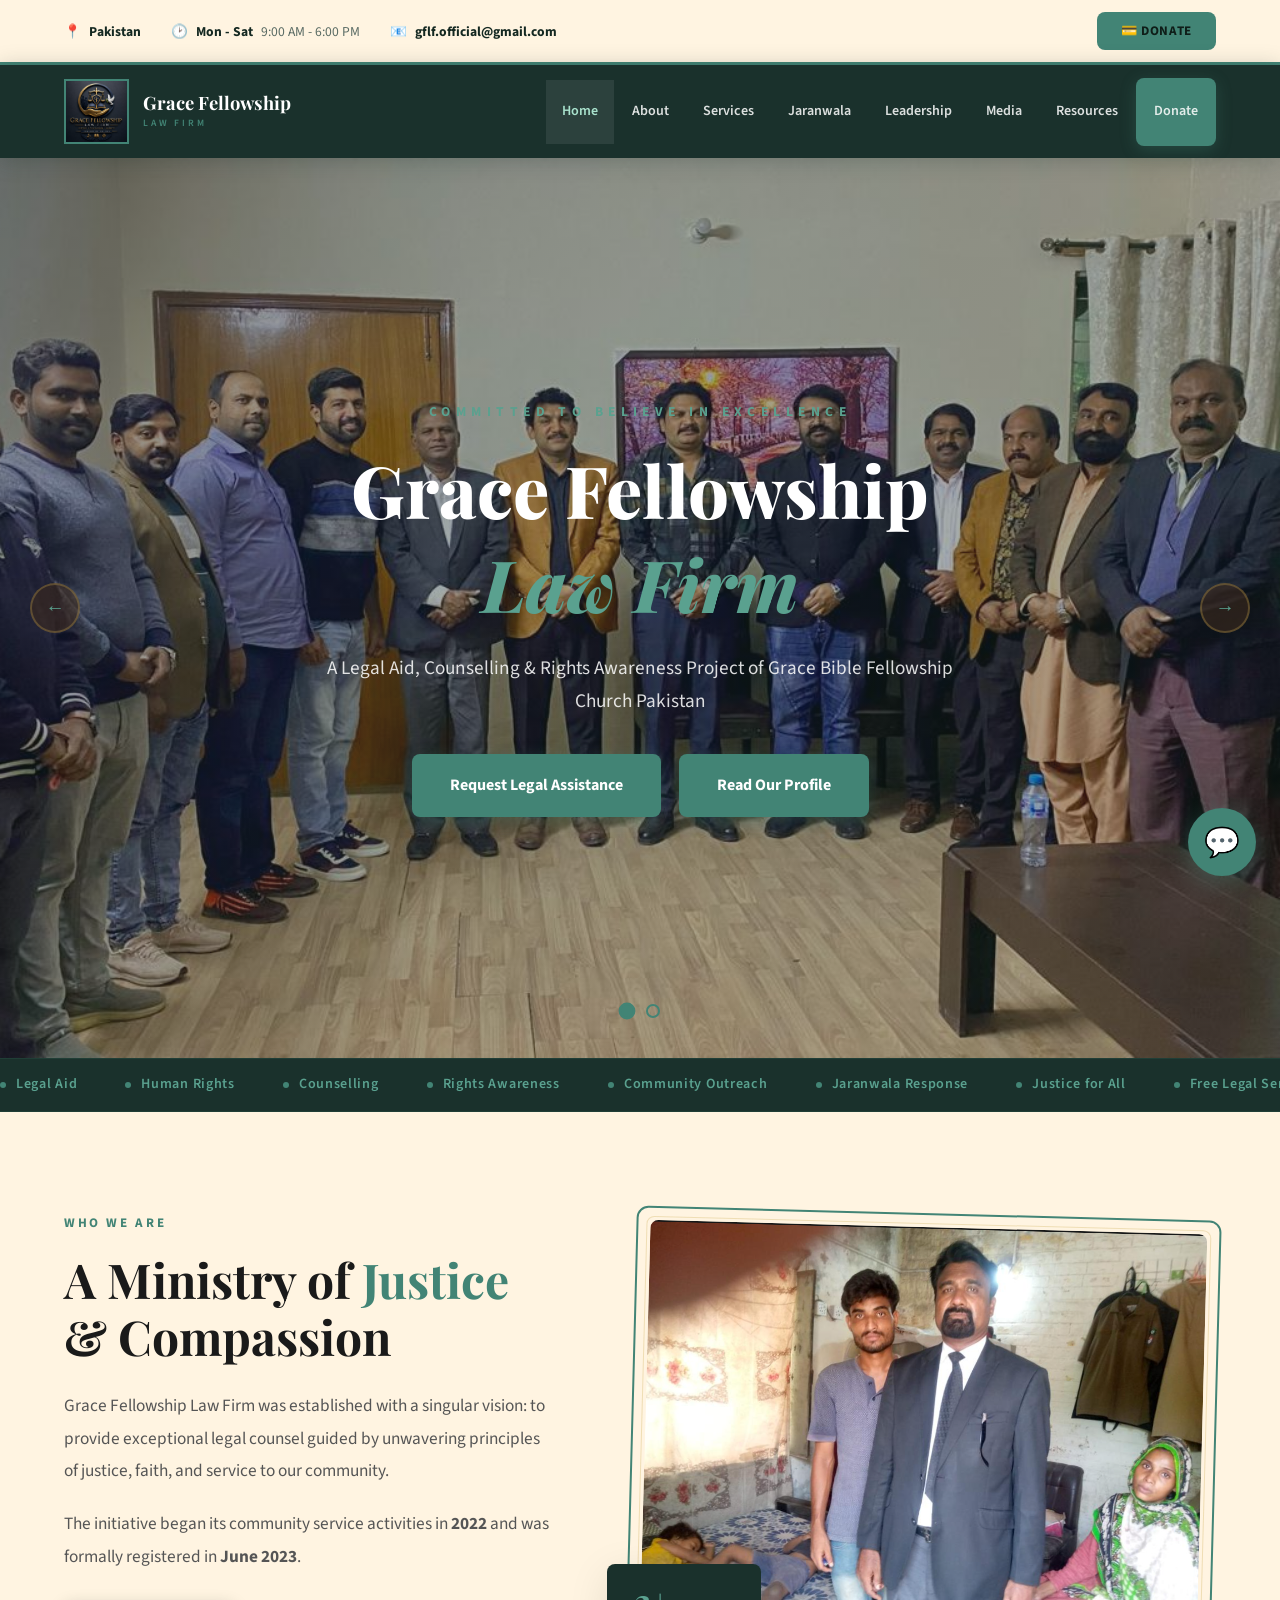
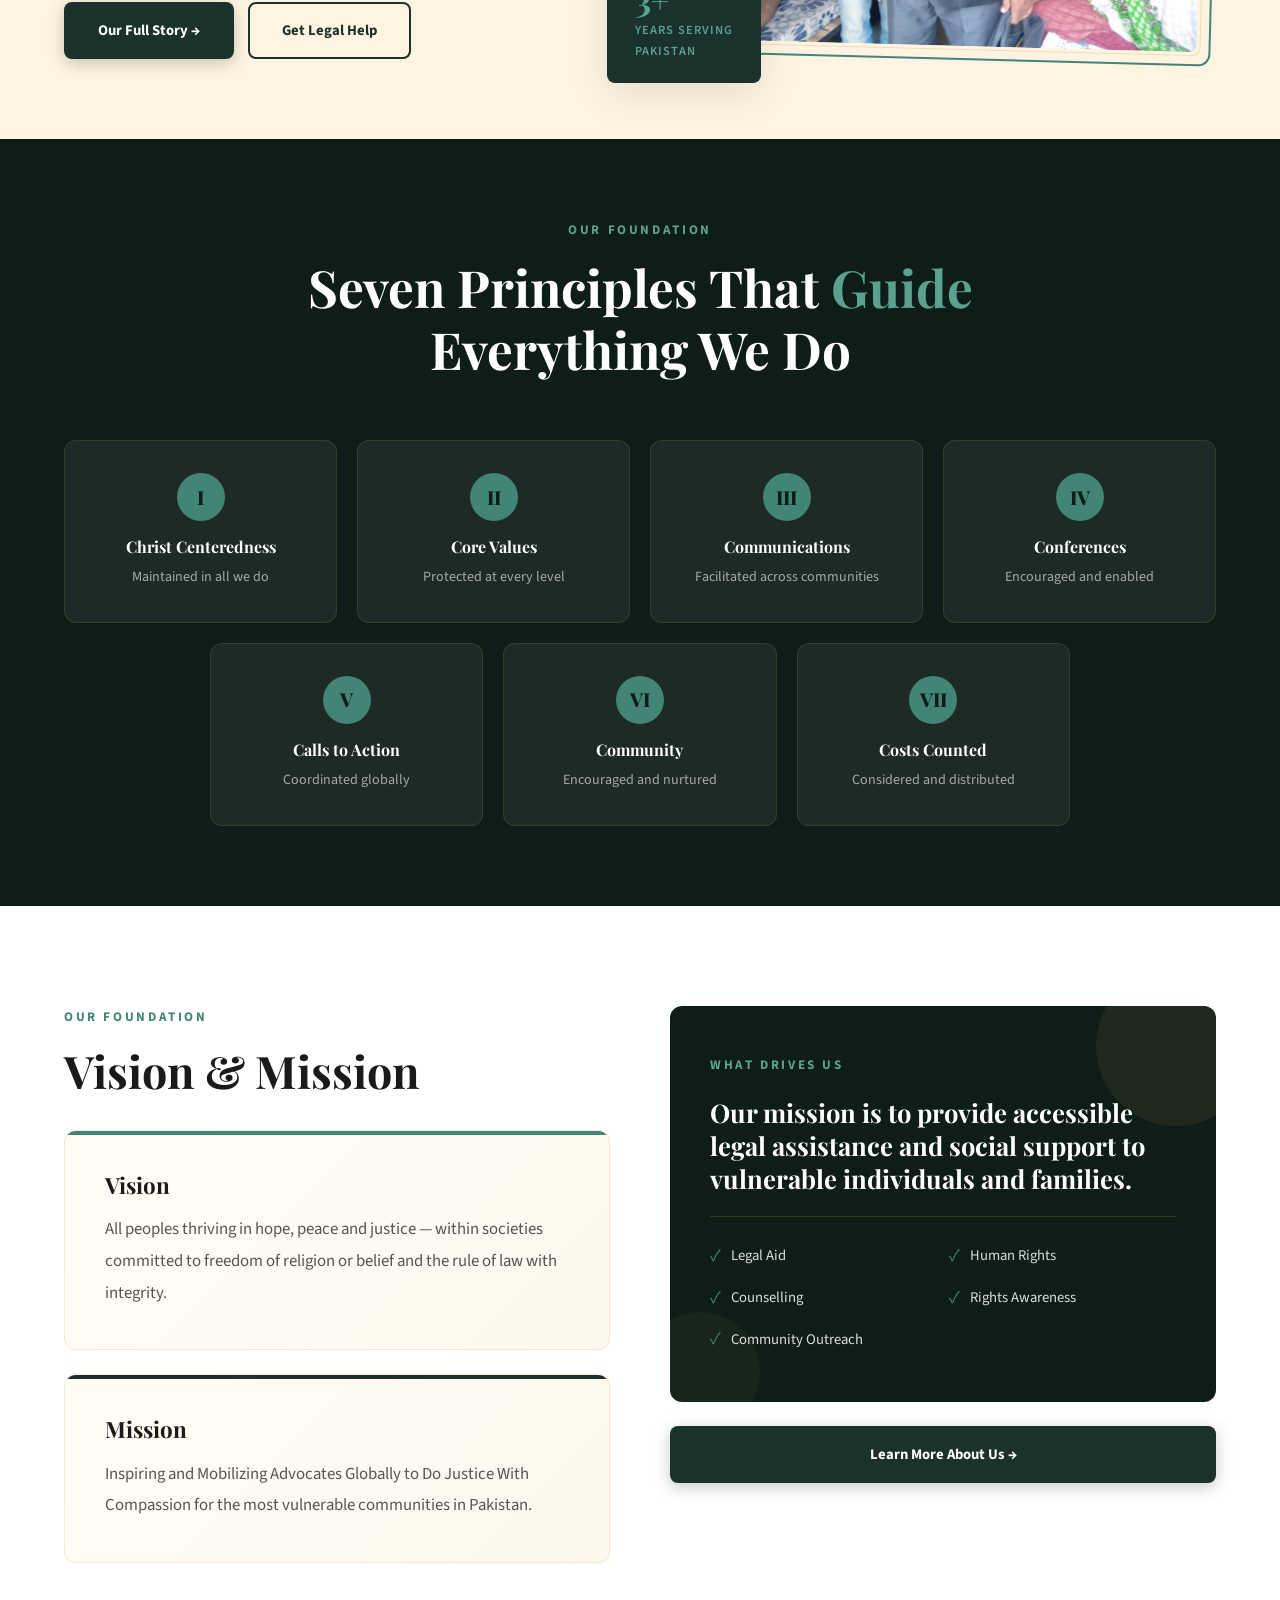
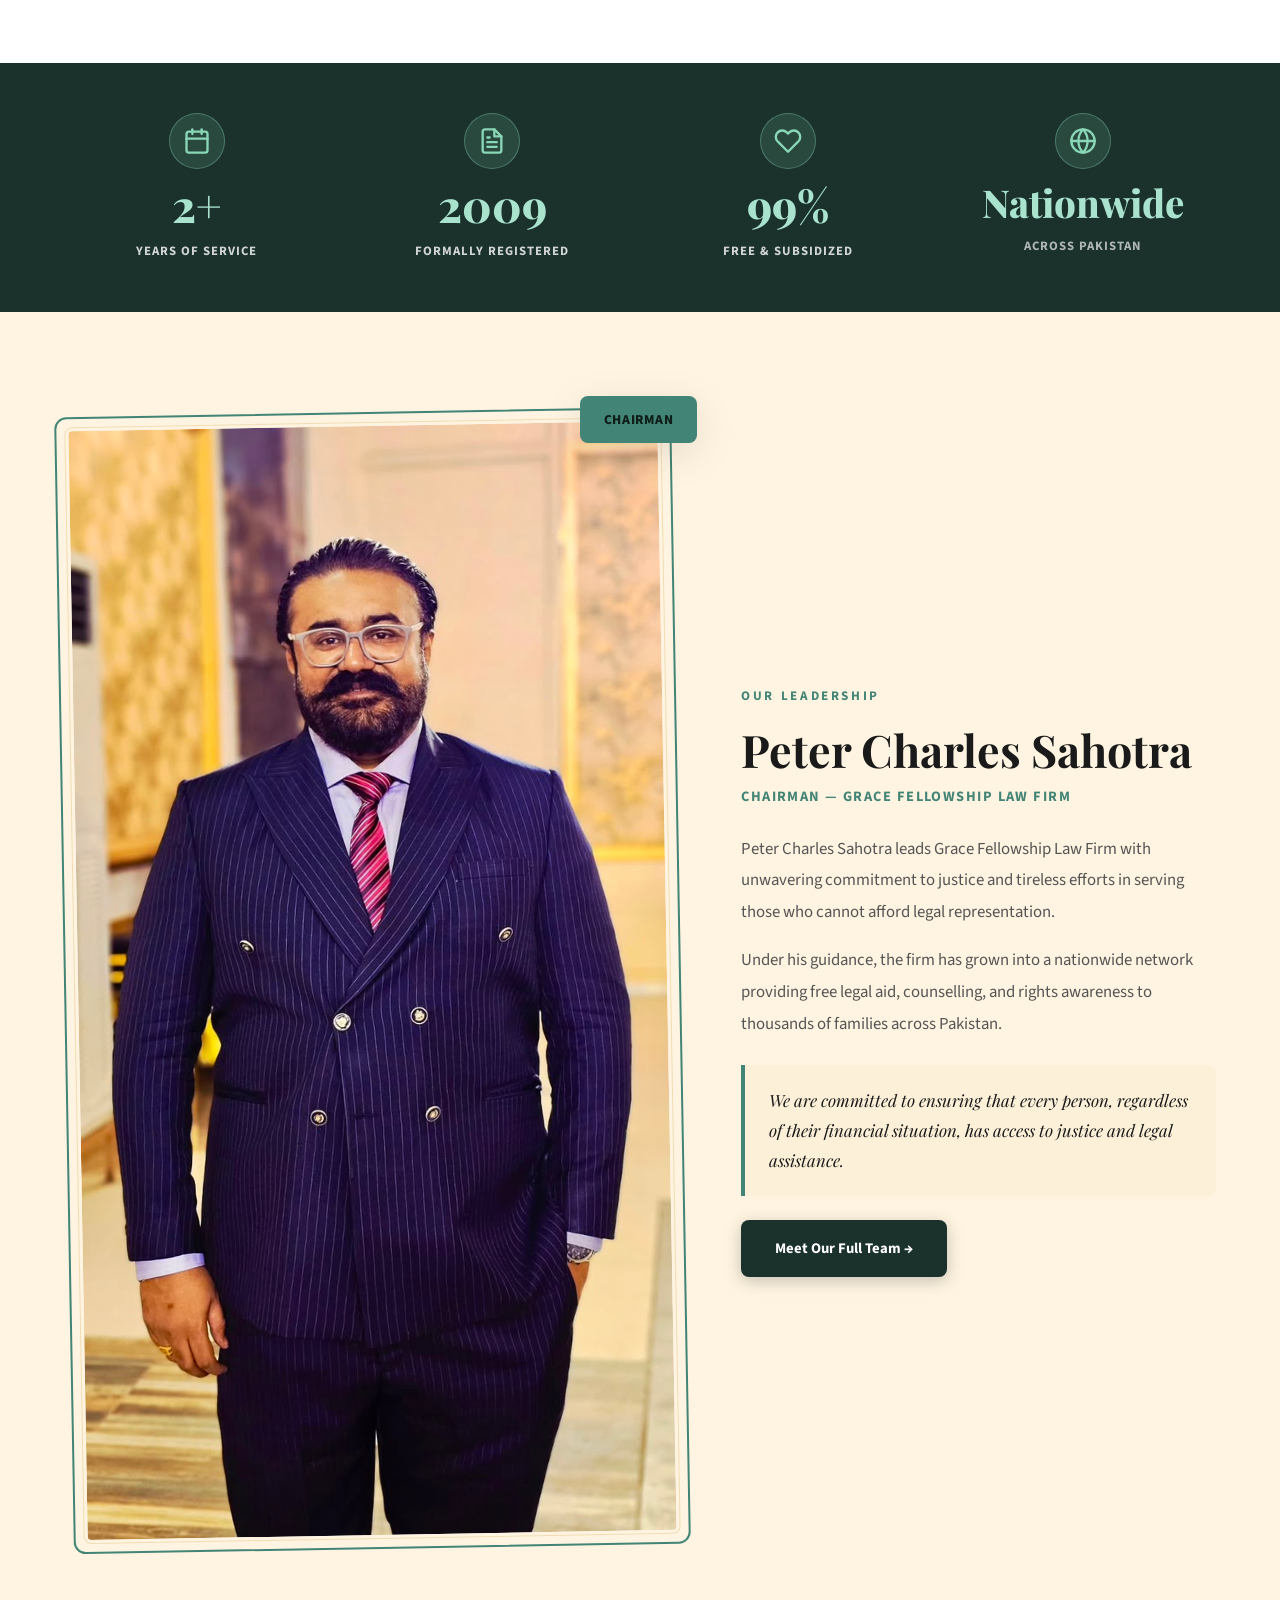
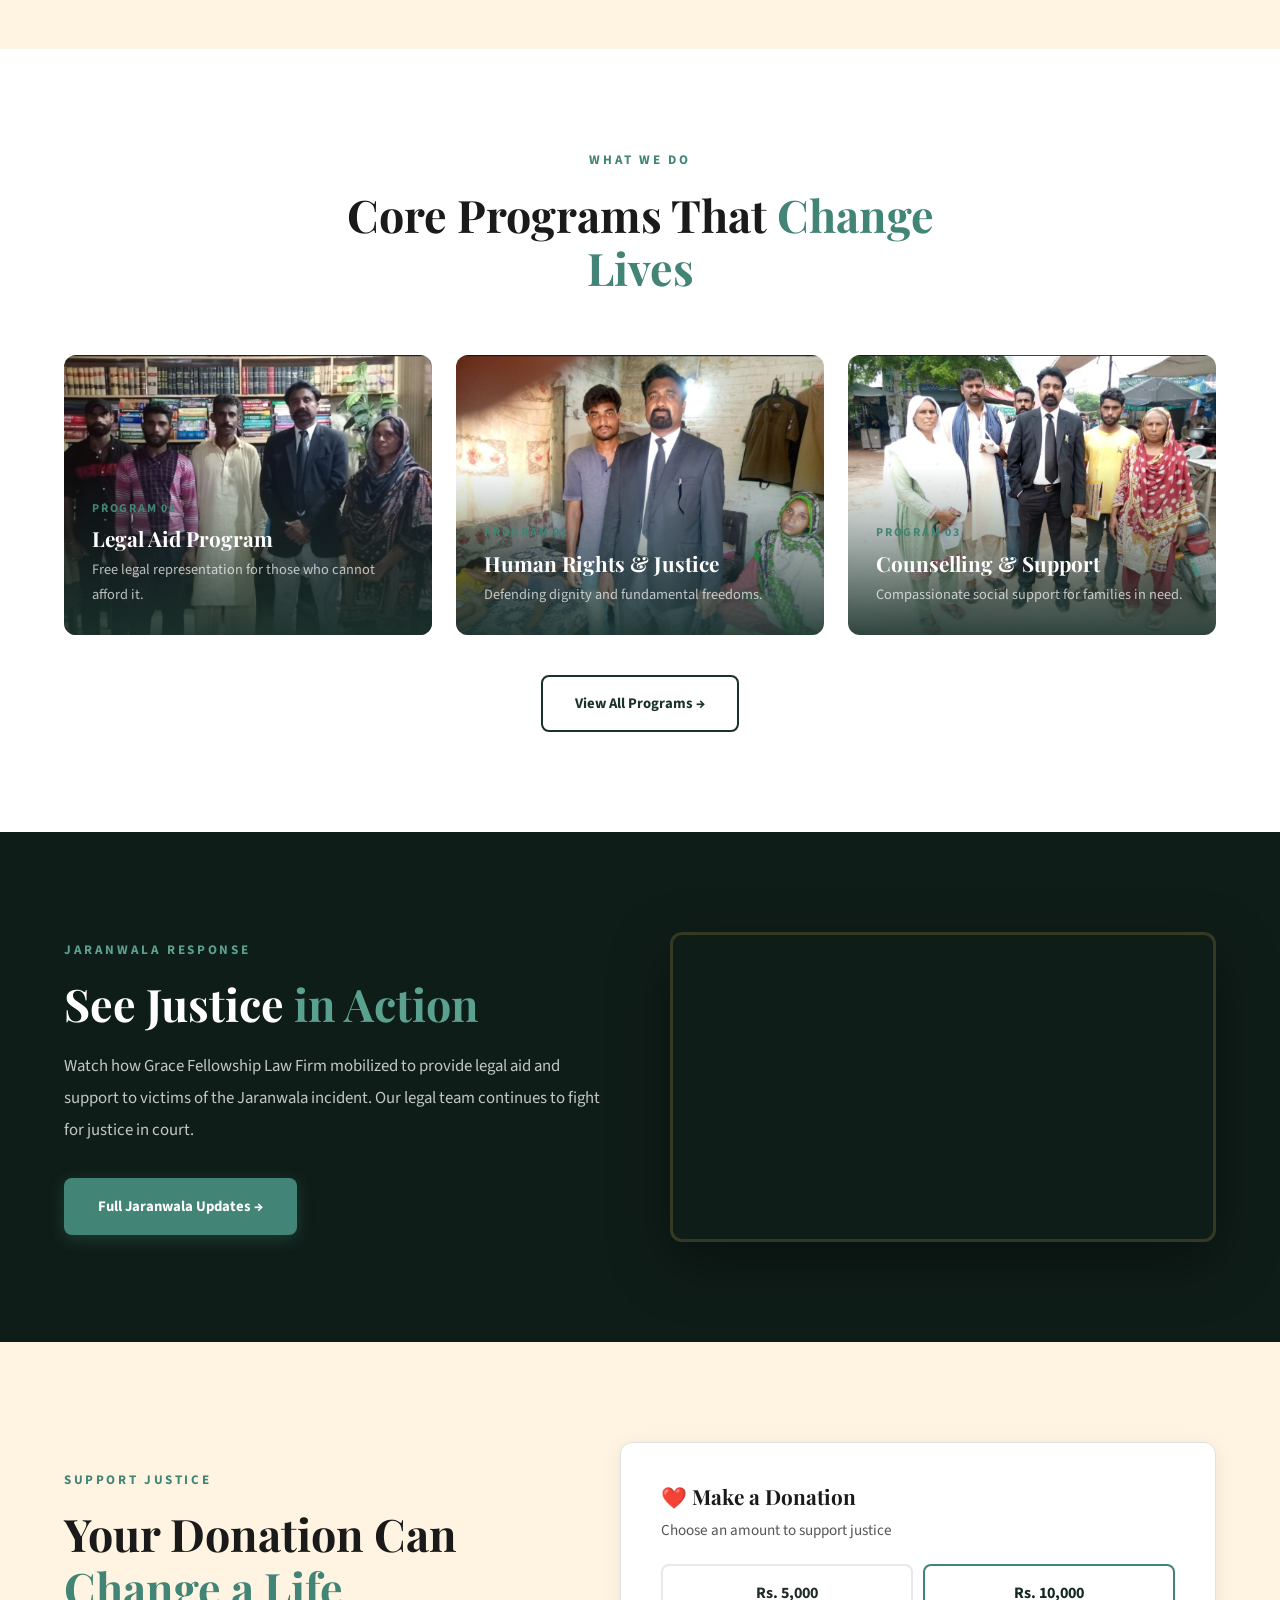
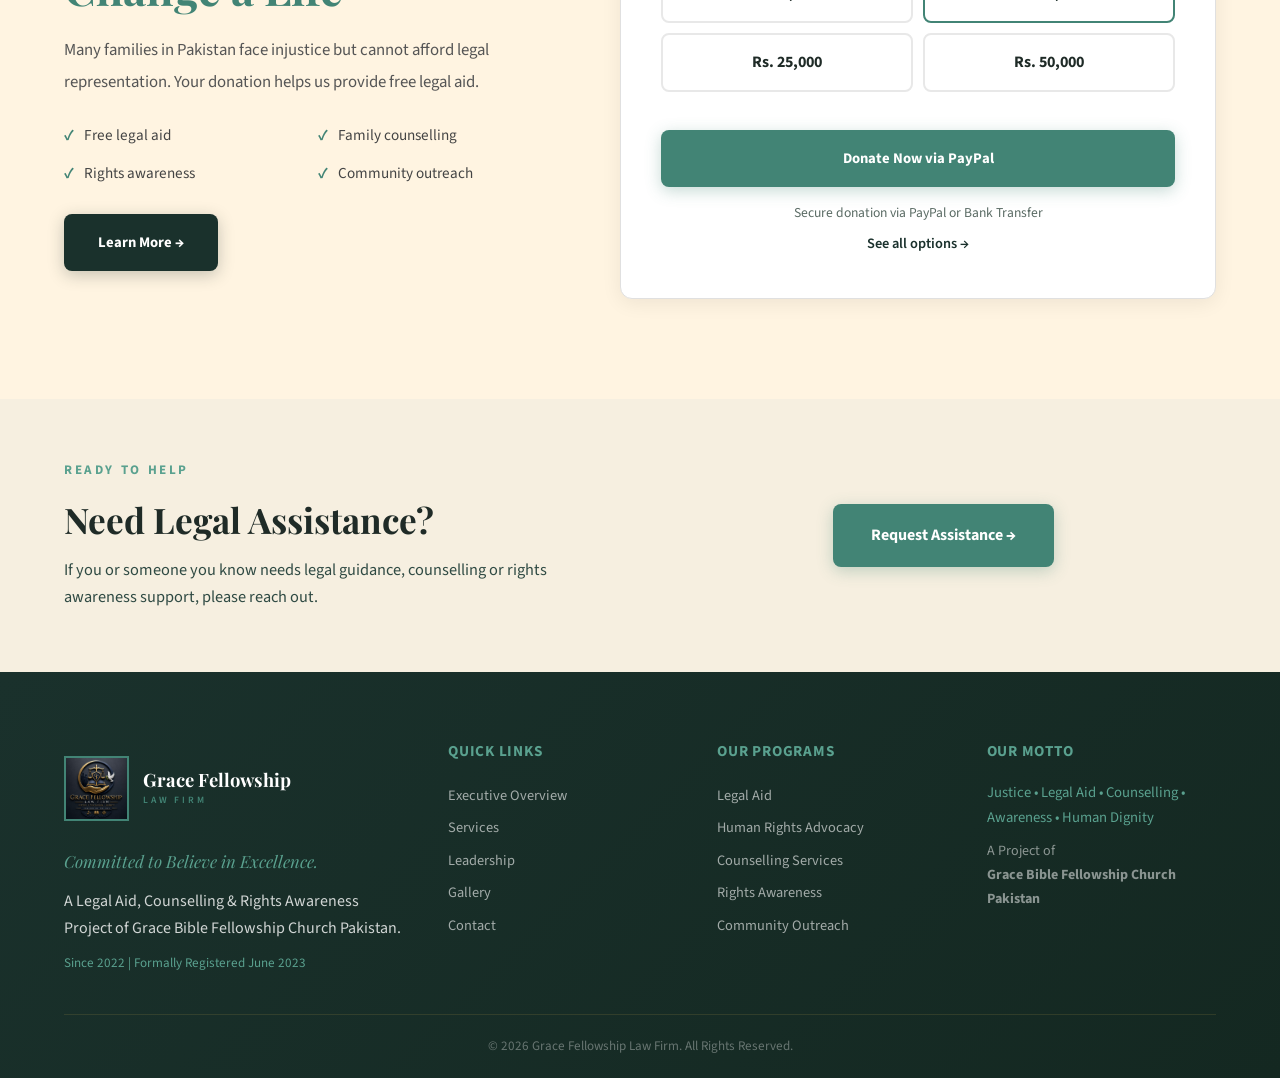
==== commit 82372d12: "Add Legal Resources page with official Pakistan legal sources" ====
--- a/index.html
+++ b/index.html
@@ -29,7 +29,7 @@
   <div class="container nav-inner">
     <a href="index.html" class="brand"><img src="images/Logo.png" alt="GFLF Logo" class="brand-mark" style="height:65px;border:2px solid #428475"><div class="brand-text"><strong>Grace Fellowship</strong><span>Law Firm</span></div></a>
     <nav class="nav-links" id="navLinks">
-      <a href="index.html" class="active">Home</a><a href="about.html">About</a><a href="services.html">Services</a><a href="jaranwala.html">Jaranwala</a><a href="leadership.html">Leadership</a><a href="gallery.html">Media</a><a href="donate.html" class="btn btn-gold btn-sm">Donate</a>
+      <a href="index.html" class="active">Home</a><a href="about.html">About</a><a href="services.html">Services</a><a href="jaranwala.html">Jaranwala</a><a href="leadership.html">Leadership</a><a href="gallery.html">Media</a><a href="resources.html">Resources</a><a href="donate.html" class="btn btn-gold btn-sm">Donate</a>
     </nav>
     <button class="hamburger" id="hamburger" aria-label="Menu"><span></span><span></span><span></span></button>
   </div>
--- a/styles.css
+++ b/styles.css
@@ -151,6 +151,15 @@
 .stats-band .stat p{color:rgba(255,255,255,.8)}
 .stats-band .stat-icon-wrap{background:rgba(137,215,183,.14);border:1px solid rgba(137,215,183,.35);color:var(--sage)}
 .stats-band .stat:hover .stat-icon-wrap{background:var(--sage);color:var(--taupe-deep);border-color:var(--sage)}
+
+/* Resources */
+.resource-card{background:var(--white);border:1px solid var(--sage);border-radius:var(--radius-lg);padding:28px;transition:var(--transition);display:flex;flex-direction:column;gap:12px;position:relative;overflow:hidden}
+.resource-card::before{content:'';position:absolute;top:0;left:0;right:0;height:4px;background:linear-gradient(90deg,var(--gold),var(--taupe))}
+.resource-card:hover{transform:translateY(-4px);box-shadow:var(--shadow);border-color:var(--gold)}
+.resource-card h3{font-size:1.15rem;color:#1a1a1a;margin:0}
+.resource-card p{color:#555;font-size:.95rem;flex:1}
+.resource-card .res-link{display:inline-flex;align-items:center;gap:6px;color:var(--taupe);font-weight:600;font-size:.9rem;text-decoration:none;margin-top:6px;transition:color .3s}
+.resource-card .res-link:hover{color:var(--gold)}
 
 /* Cards Grid */
 .cards-grid{display:grid;grid-template-columns:repeat(auto-fit,minmax(320px,1fr));gap:28px}
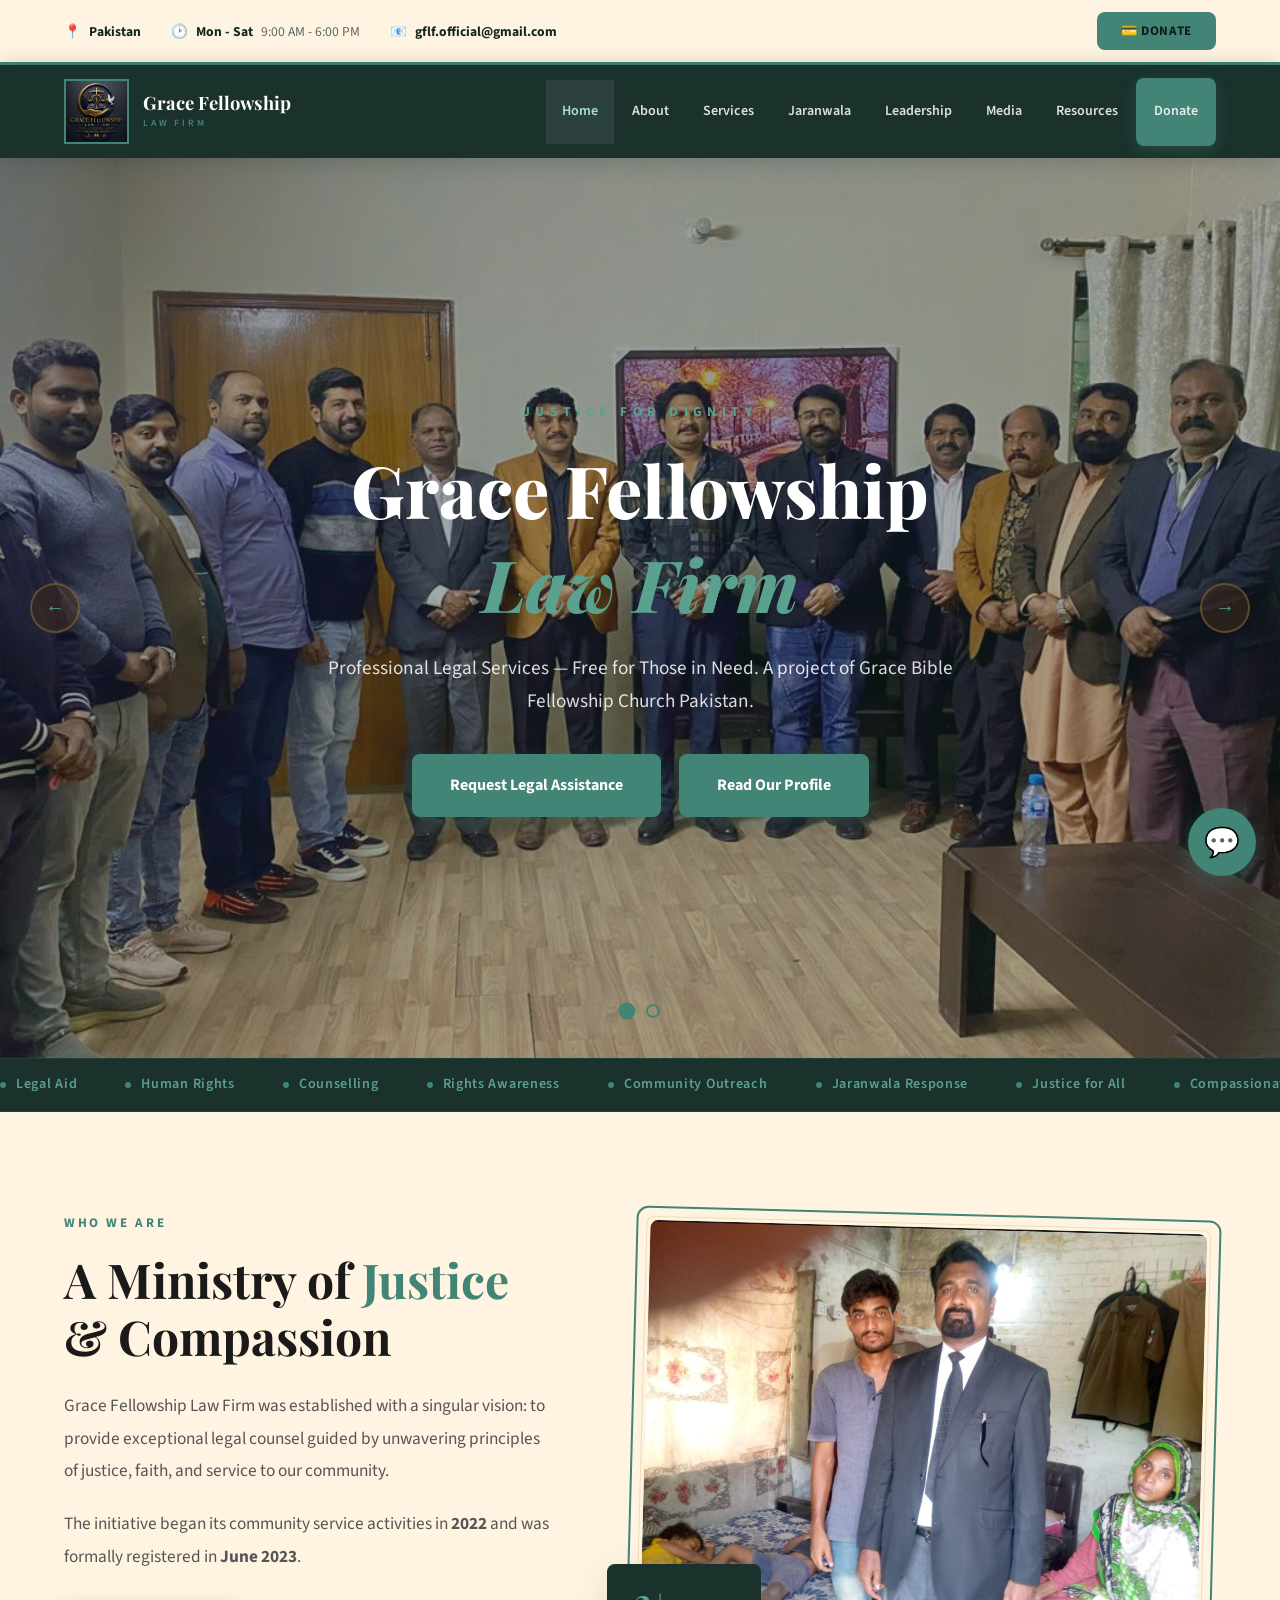
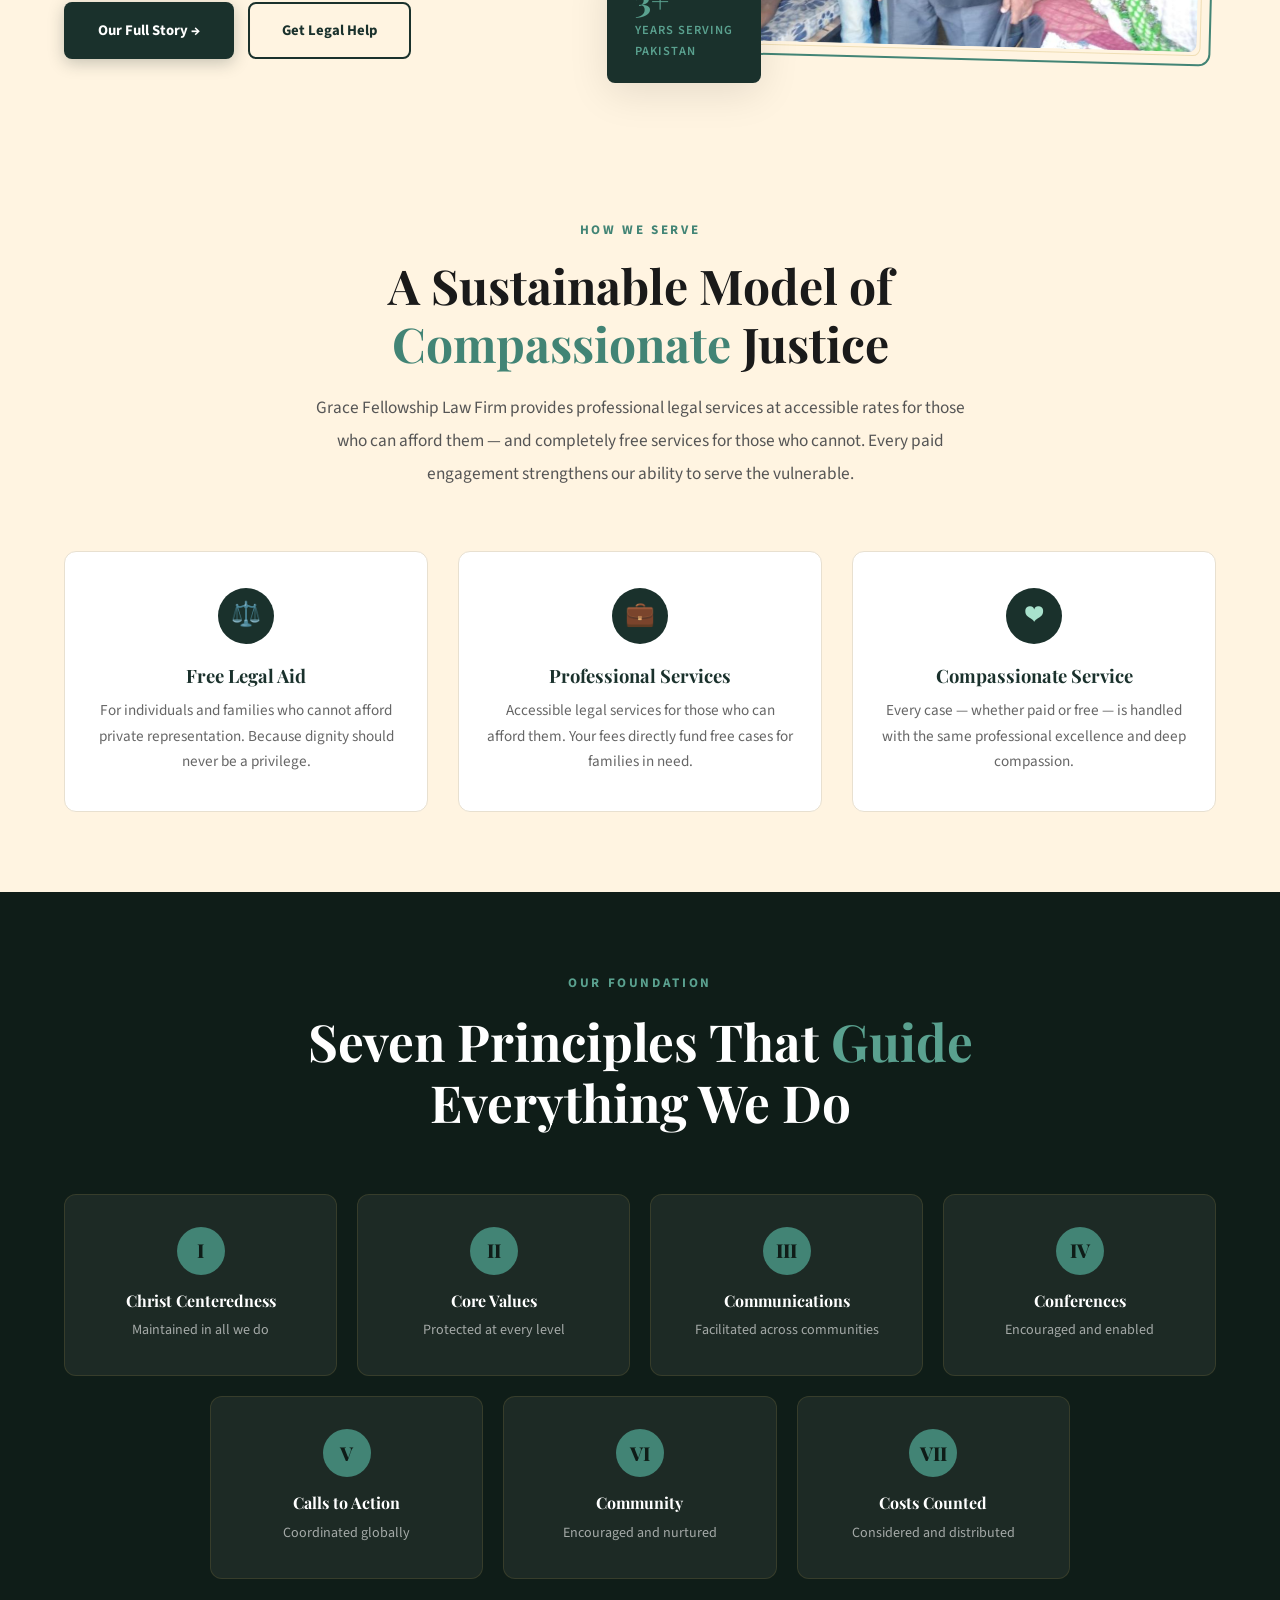
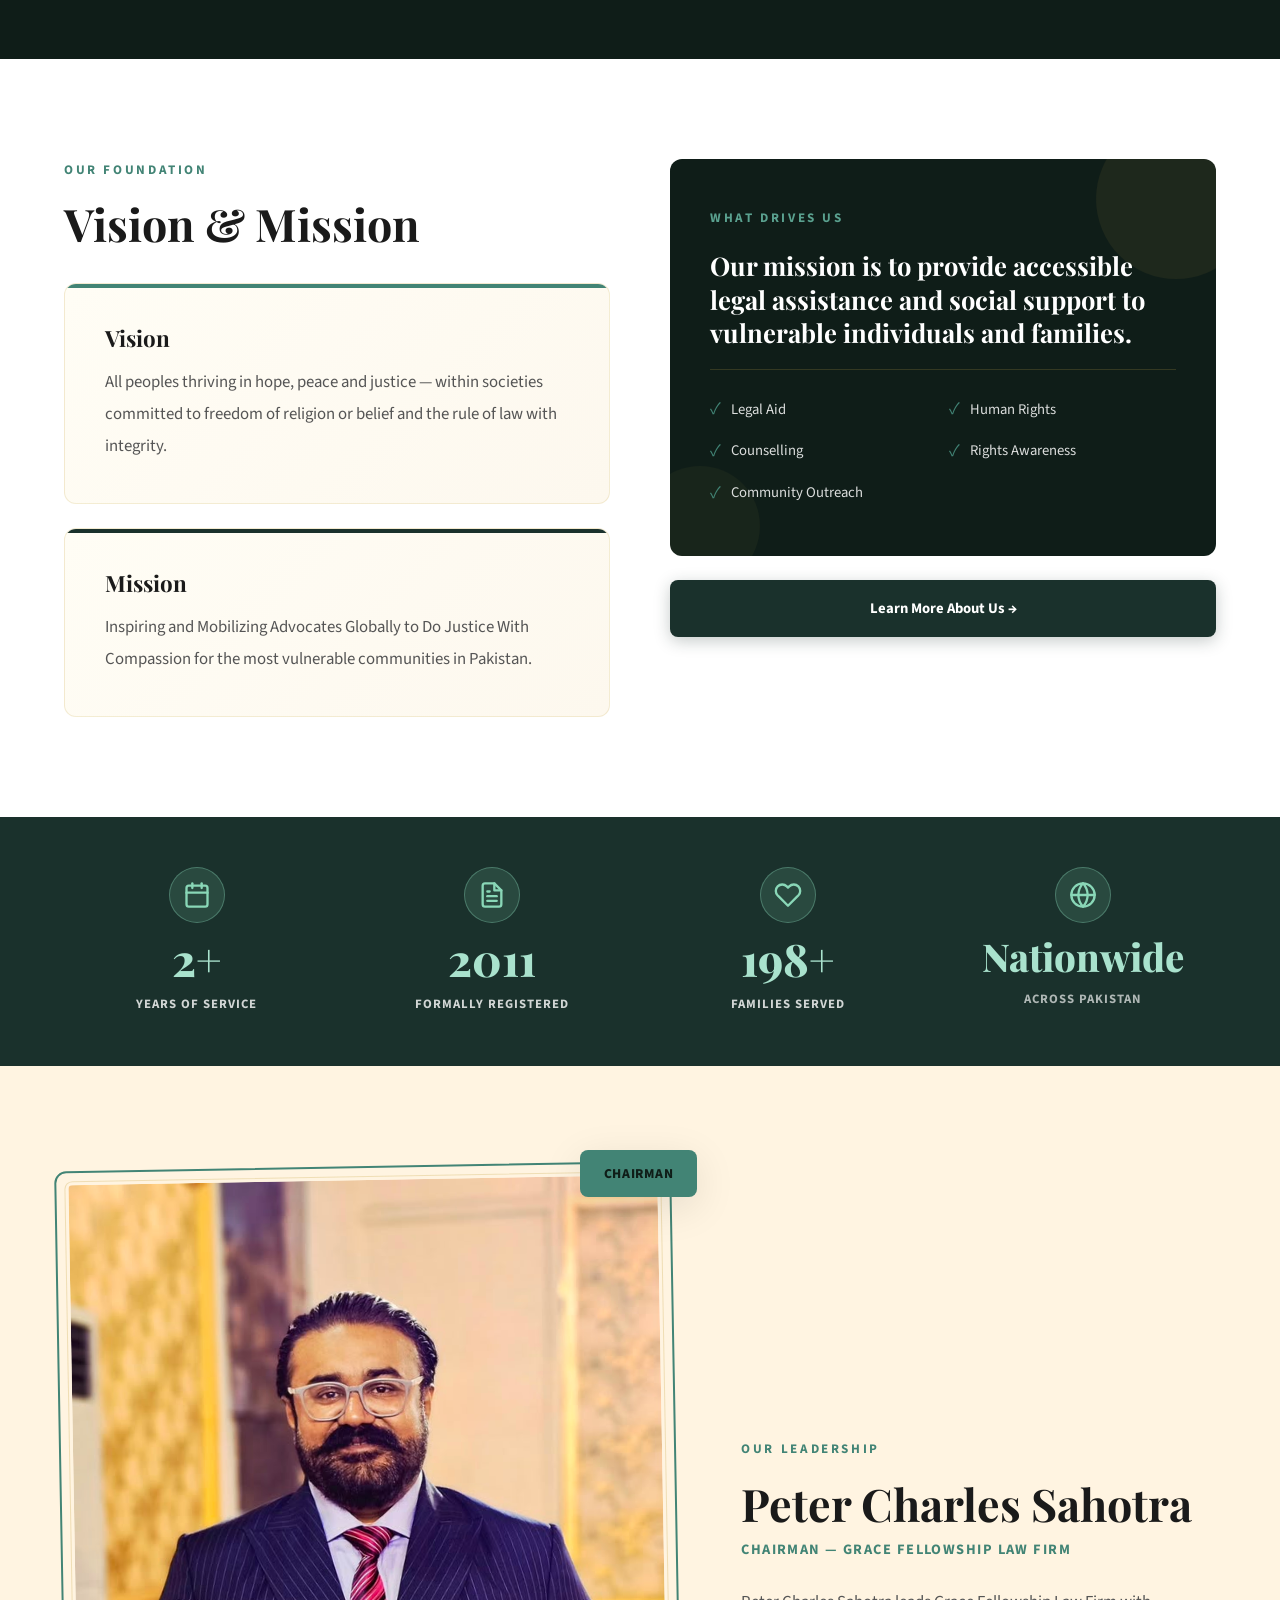
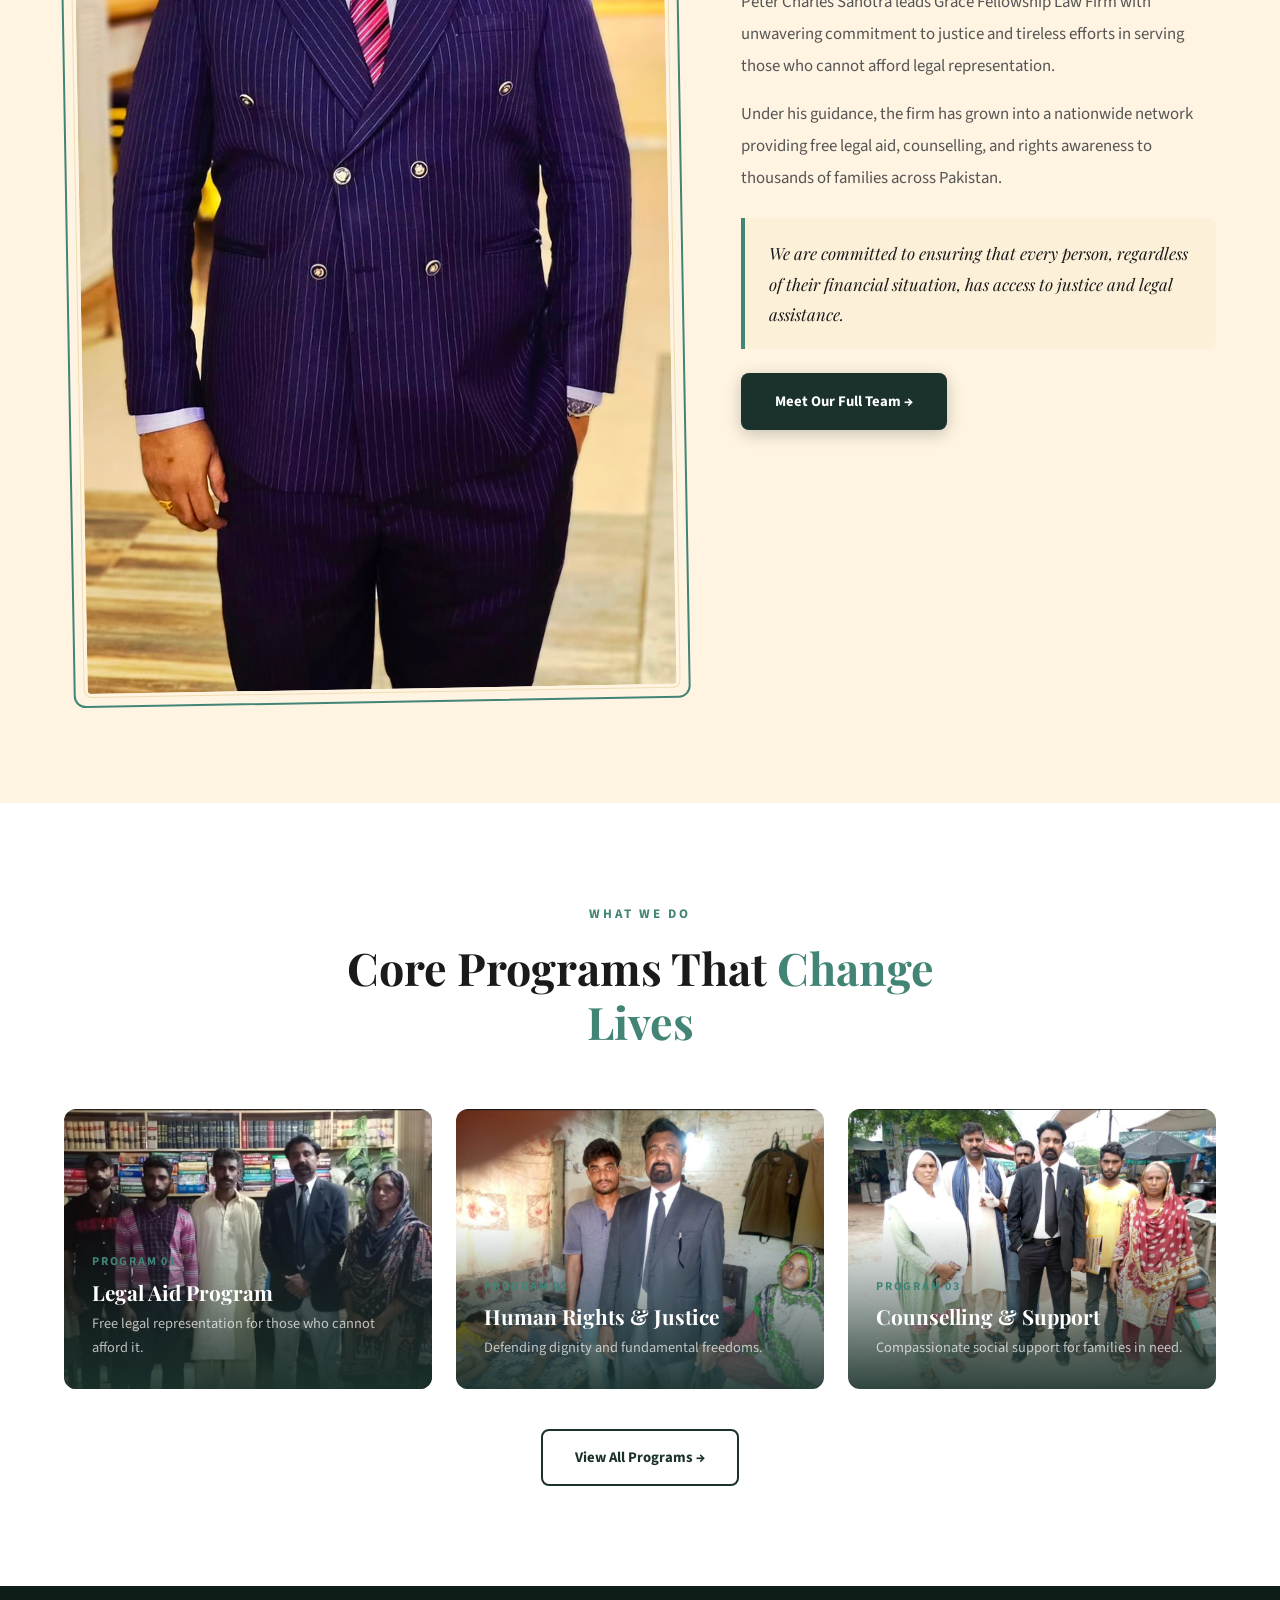
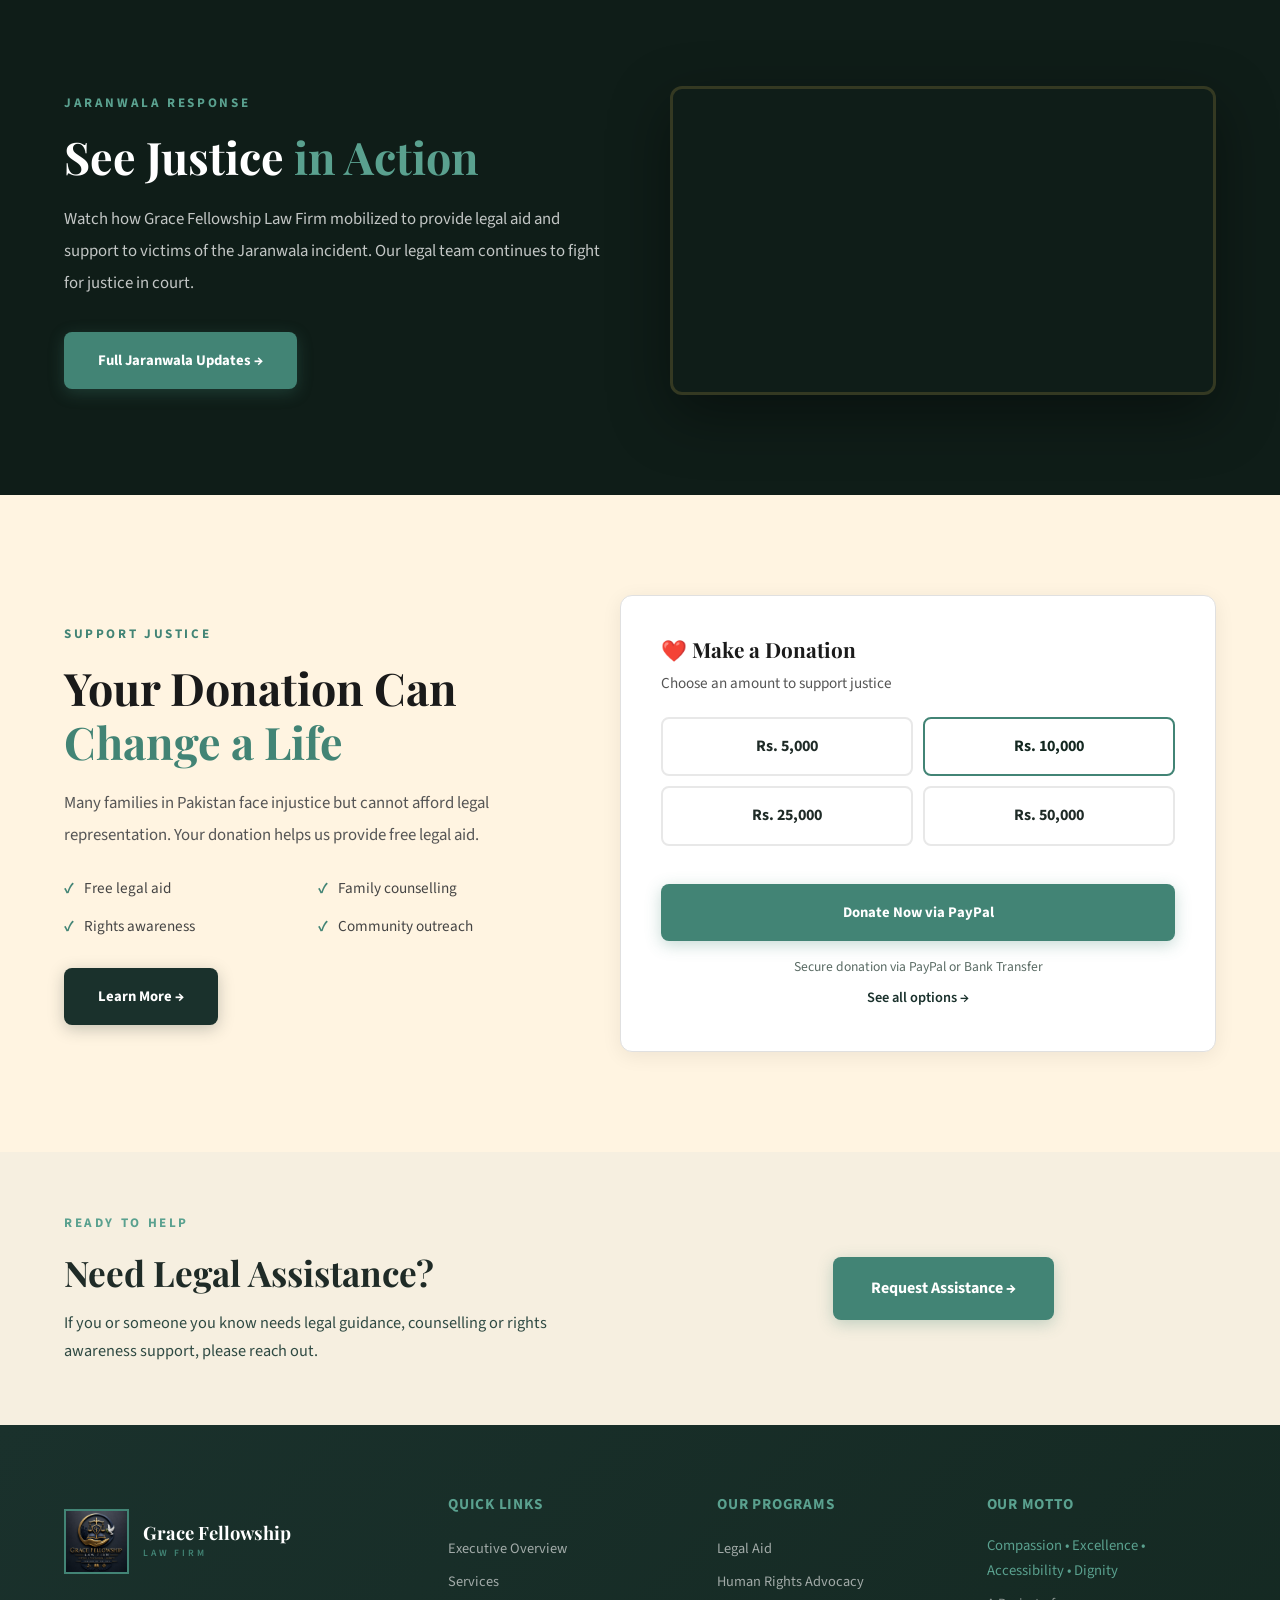
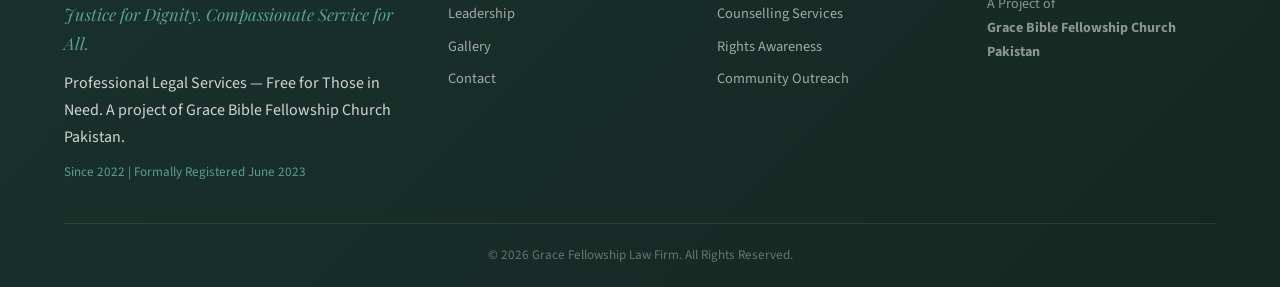
==== commit 265b238c: "Implement brand ideology: Justice for Dignity - dual model messaging, compassionate service for all" ====
--- a/index.html
+++ b/index.html
@@ -4,7 +4,7 @@
 <meta charset="UTF-8">
 <meta name="viewport" content="width=device-width,initial-scale=1.0,viewport-fit=cover">
 <title>Grace Fellowship Law Firm | Home</title>
-<meta name="description" content="Grace Fellowship Law Firm — A Legal Aid, Counselling & Rights Awareness Project of Grace Bible Fellowship Church Pakistan.">
+<meta name="description" content="Grace Fellowship Law Firm — Professional Legal Services, Free for Those in Need. A project of Grace Bible Fellowship Church Pakistan.">
 <link rel="preconnect" href="https://fonts.googleapis.com">
 <link rel="preconnect" href="https://fonts.gstatic.com" crossorigin>
 <link href="https://fonts.googleapis.com/css2?family=Playfair+Display:wght@500;600;700;800&family=Source+Sans+3:wght@300;400;500;600;700&display=swap" rel="stylesheet">
@@ -41,9 +41,9 @@
     <div class="hero-slide-overlay"></div>
     <div class="hero-pattern"></div>
     <div class="hero-slide-content">
-      <p class="hero-eyebrow">Committed to Believe in Excellence</p>
+      <p class="hero-eyebrow">Justice for Dignity</p>
       <h1>Grace Fellowship<br><em>Law Firm</em></h1>
-      <p>A Legal Aid, Counselling &amp; Rights Awareness Project of Grace Bible Fellowship Church Pakistan</p>
+      <p>Professional Legal Services — Free for Those in Need. A project of Grace Bible Fellowship Church Pakistan.</p>
       <div class="hero-actions">
         <a href="contact.html" class="btn btn-gold btn-lg">Request Legal Assistance</a>
         <a href="about.html" class="btn btn-gold btn-lg">Read Our Profile</a>
@@ -57,9 +57,9 @@
     <div class="hero-slide-overlay"></div>
     <div class="hero-pattern"></div>
     <div class="hero-slide-content">
-      <p class="hero-eyebrow">Free Legal Services</p>
-      <h1>Justice Within<br><em>Everyone's Reach</em></h1>
-      <p>From legal representation to rights awareness, our team stands beside the vulnerable across Pakistan</p>
+      <p class="hero-eyebrow">Compassionate Service</p>
+      <h1>Where Law Meets<br><em>Compassion</em></h1>
+      <p>We serve those who cannot afford legal help, because dignity should never be a privilege.</p>
       <div class="hero-actions">
         <a href="contact.html" class="btn btn-gold btn-lg">Request Assistance</a>
         <a href="gallery.html" class="btn btn-gold btn-lg">View Gallery</a>
@@ -78,8 +78,8 @@
 
 <div class="marquee-strip">
   <div class="marquee-track">
-    <span>Legal Aid</span><span>Human Rights</span><span>Counselling</span><span>Rights Awareness</span><span>Community Outreach</span><span>Jaranwala Response</span><span>Justice for All</span><span>Free Legal Services</span>
-    <span>Legal Aid</span><span>Human Rights</span><span>Counselling</span><span>Rights Awareness</span><span>Community Outreach</span><span>Jaranwala Response</span><span>Justice for All</span><span>Free Legal Services</span>
+    <span>Legal Aid</span><span>Human Rights</span><span>Counselling</span><span>Rights Awareness</span><span>Community Outreach</span><span>Jaranwala Response</span><span>Justice for All</span><span>Compassionate Service</span>
+    <span>Legal Aid</span><span>Human Rights</span><span>Counselling</span><span>Rights Awareness</span><span>Community Outreach</span><span>Jaranwala Response</span><span>Justice for All</span><span>Compassionate Service</span>
   </div>
 </div>
 
@@ -104,6 +104,33 @@
           <div style="font-family:'Playfair Display',serif;font-size:2rem;font-weight:800;line-height:1">3+</div>
           <div style="font-size:.78rem;font-weight:600;letter-spacing:.08em;text-transform:uppercase;margin-top:4px">Years Serving<br>Pakistan</div>
         </div>
+      </div>
+    </div>
+  </div>
+</section>
+
+<section style="padding:80px 0;background:var(--cream);position:relative">
+  <div class="container">
+    <div style="text-align:center;max-width:800px;margin:0 auto 60px" class="reveal">
+      <p style="color:var(--gold);font-weight:700;font-size:.82rem;letter-spacing:.2em;text-transform:uppercase;margin-bottom:16px">How We Serve</p>
+      <h2 style="font-size:clamp(2rem,4vw,3rem);line-height:1.2;margin-bottom:20px">A Sustainable Model of <em style="color:var(--gold);font-style:normal">Compassionate</em> Justice</h2>
+      <p style="color:#555;font-size:1.08rem;line-height:1.9;max-width:650px;margin:0 auto">Grace Fellowship Law Firm provides professional legal services at accessible rates for those who can afford them — and completely free services for those who cannot. Every paid engagement strengthens our ability to serve the vulnerable.</p>
+    </div>
+    <div style="display:grid;grid-template-columns:repeat(3,1fr);gap:30px" class="grid-3col">
+      <div class="reveal" style="background:var(--white);border:1px solid #e8e0d0;border-radius:var(--radius-lg);padding:36px 28px;text-align:center;transition:var(--transition)" onmouseover="this.style.transform='translateY(-4px)';this.style.boxShadow='var(--shadow-lg)'" onmouseout="this.style.transform='none';this.style.boxShadow='none'">
+        <div style="width:56px;height:56px;background:var(--taupe);color:var(--sage-light);border-radius:50%;display:flex;align-items:center;justify-content:center;font-size:1.5rem;margin:0 auto 20px">&#9878;&#65039;</div>
+        <h3 style="font-size:1.15rem;margin-bottom:10px;color:var(--taupe)">Free Legal Aid</h3>
+        <p style="color:#666;font-size:.95rem;line-height:1.7">For individuals and families who cannot afford private representation. Because dignity should never be a privilege.</p>
+      </div>
+      <div class="reveal" style="background:var(--white);border:1px solid #e8e0d0;border-radius:var(--radius-lg);padding:36px 28px;text-align:center;transition:var(--transition)" onmouseover="this.style.transform='translateY(-4px)';this.style.boxShadow='var(--shadow-lg)'" onmouseout="this.style.transform='none';this.style.boxShadow='none'">
+        <div style="width:56px;height:56px;background:var(--taupe);color:var(--sage-light);border-radius:50%;display:flex;align-items:center;justify-content:center;font-size:1.5rem;margin:0 auto 20px">&#128188;</div>
+        <h3 style="font-size:1.15rem;margin-bottom:10px;color:var(--taupe)">Professional Services</h3>
+        <p style="color:#666;font-size:.95rem;line-height:1.7">Accessible legal services for those who can afford them. Your fees directly fund free cases for families in need.</p>
+      </div>
+      <div class="reveal" style="background:var(--white);border:1px solid #e8e0d0;border-radius:var(--radius-lg);padding:36px 28px;text-align:center;transition:var(--transition)" onmouseover="this.style.transform='translateY(-4px)';this.style.boxShadow='var(--shadow-lg)'" onmouseout="this.style.transform='none';this.style.boxShadow='none'">
+        <div style="width:56px;height:56px;background:var(--taupe);color:var(--sage-light);border-radius:50%;display:flex;align-items:center;justify-content:center;font-size:1.5rem;margin:0 auto 20px">&#10084;&#65039;</div>
+        <h3 style="font-size:1.15rem;margin-bottom:10px;color:var(--taupe)">Compassionate Service</h3>
+        <p style="color:#666;font-size:.95rem;line-height:1.7">Every case — whether paid or free — is handled with the same professional excellence and deep compassion.</p>
       </div>
     </div>
   </div>
@@ -227,8 +254,8 @@
         <div class="stat-icon-wrap">
           <svg width="28" height="28" viewBox="0 0 24 24" fill="none" stroke="currentColor" stroke-width="2" stroke-linecap="round" stroke-linejoin="round"><path d="M20.84 4.61a5.5 5.5 0 0 0-7.78 0L12 5.67l-1.06-1.06a5.5 5.5 0 0 0-7.78 7.78l1.06 1.06L12 21.23l7.78-7.78 1.06-1.06a5.5 5.5 0 0 0 0-7.78z"/></svg>
         </div>
-        <span class="stat-num" data-count="100" data-suffix="%">0</span>
-        <p>Free &amp; Subsidized</p>
+        <span class="stat-num" data-count="200" data-suffix="+">0</span>
+        <p>Families Served</p>
       </div>
       <div class="stat">
         <div class="stat-icon-wrap">
@@ -380,13 +407,13 @@
   <div class="container footer-grid">
     <div>
       <div class="brand brand-light"><img src="images/Logo.png" alt="GFLF Logo" class="brand-mark" style="height:65px;border:2px solid #428475"><div class="brand-text"><strong>Grace Fellowship</strong><span>Law Firm</span></div></div>
-      <p class="footer-tag">Committed to Believe in Excellence.</p>
-      <p>A Legal Aid, Counselling &amp; Rights Awareness Project of Grace Bible Fellowship Church Pakistan.</p>
+      <p class="footer-tag">Justice for Dignity. Compassionate Service for All.</p>
+      <p>Professional Legal Services — Free for Those in Need. A project of Grace Bible Fellowship Church Pakistan.</p>
       <p style="margin-top:10px;color:var(--gold-light);font-size:.82rem">Since 2022 | Formally Registered June 2023</p>
     </div>
     <div><h4>Quick Links</h4><a href="about.html">Executive Overview</a><a href="services.html">Services</a><a href="leadership.html">Leadership</a><a href="gallery.html">Gallery</a><a href="contact.html">Contact</a></div>
     <div><h4>Our Programs</h4><a href="services.html">Legal Aid</a><a href="services.html">Human Rights Advocacy</a><a href="services.html">Counselling Services</a><a href="services.html">Rights Awareness</a><a href="services.html">Community Outreach</a></div>
-    <div><h4>Our Motto</h4><p class="footer-motto">Justice &bull; Legal Aid &bull; Counselling &bull; Awareness &bull; Human Dignity</p><p class="footer-church">A Project of<br><strong>Grace Bible Fellowship Church Pakistan</strong></p></div>
+    <div><h4>Our Motto</h4><p class="footer-motto">Compassion &bull; Excellence &bull; Accessibility &bull; Dignity</p><p class="footer-church">A Project of<br><strong>Grace Bible Fellowship Church Pakistan</strong></p></div>
   </div>
   <div class="footer-bottom"><div class="container"><p>&copy; <span id="year"></span> Grace Fellowship Law Firm. All Rights Reserved.</p></div></div>
 </footer>
--- a/styles.css
+++ b/styles.css
@@ -74,8 +74,8 @@
 /* Sections */
 .section{padding:80px 0;position:relative}
 .section-alt{background:#f6efe0}
-.section-dark{background:#f6efe0;color:#1f2b27}
-.section-dark h2,.section-dark h3{color:#1a1208}
+.section-dark{background:linear-gradient(135deg,var(--taupe-deep),var(--taupe-dark));color:var(--white)}
+.section-dark h2,.section-dark h3{color:var(--white)}
 .section-head{text-align:center;max-width:700px;margin:0 auto 48px}
 .section-eyebrow{color:var(--gold);text-transform:uppercase;letter-spacing:.25em;font-weight:700;font-size:.82rem;margin-bottom:12px}
 .section-title{font-size:clamp(1.8rem,3.5vw,2.4rem);margin-bottom:14px}
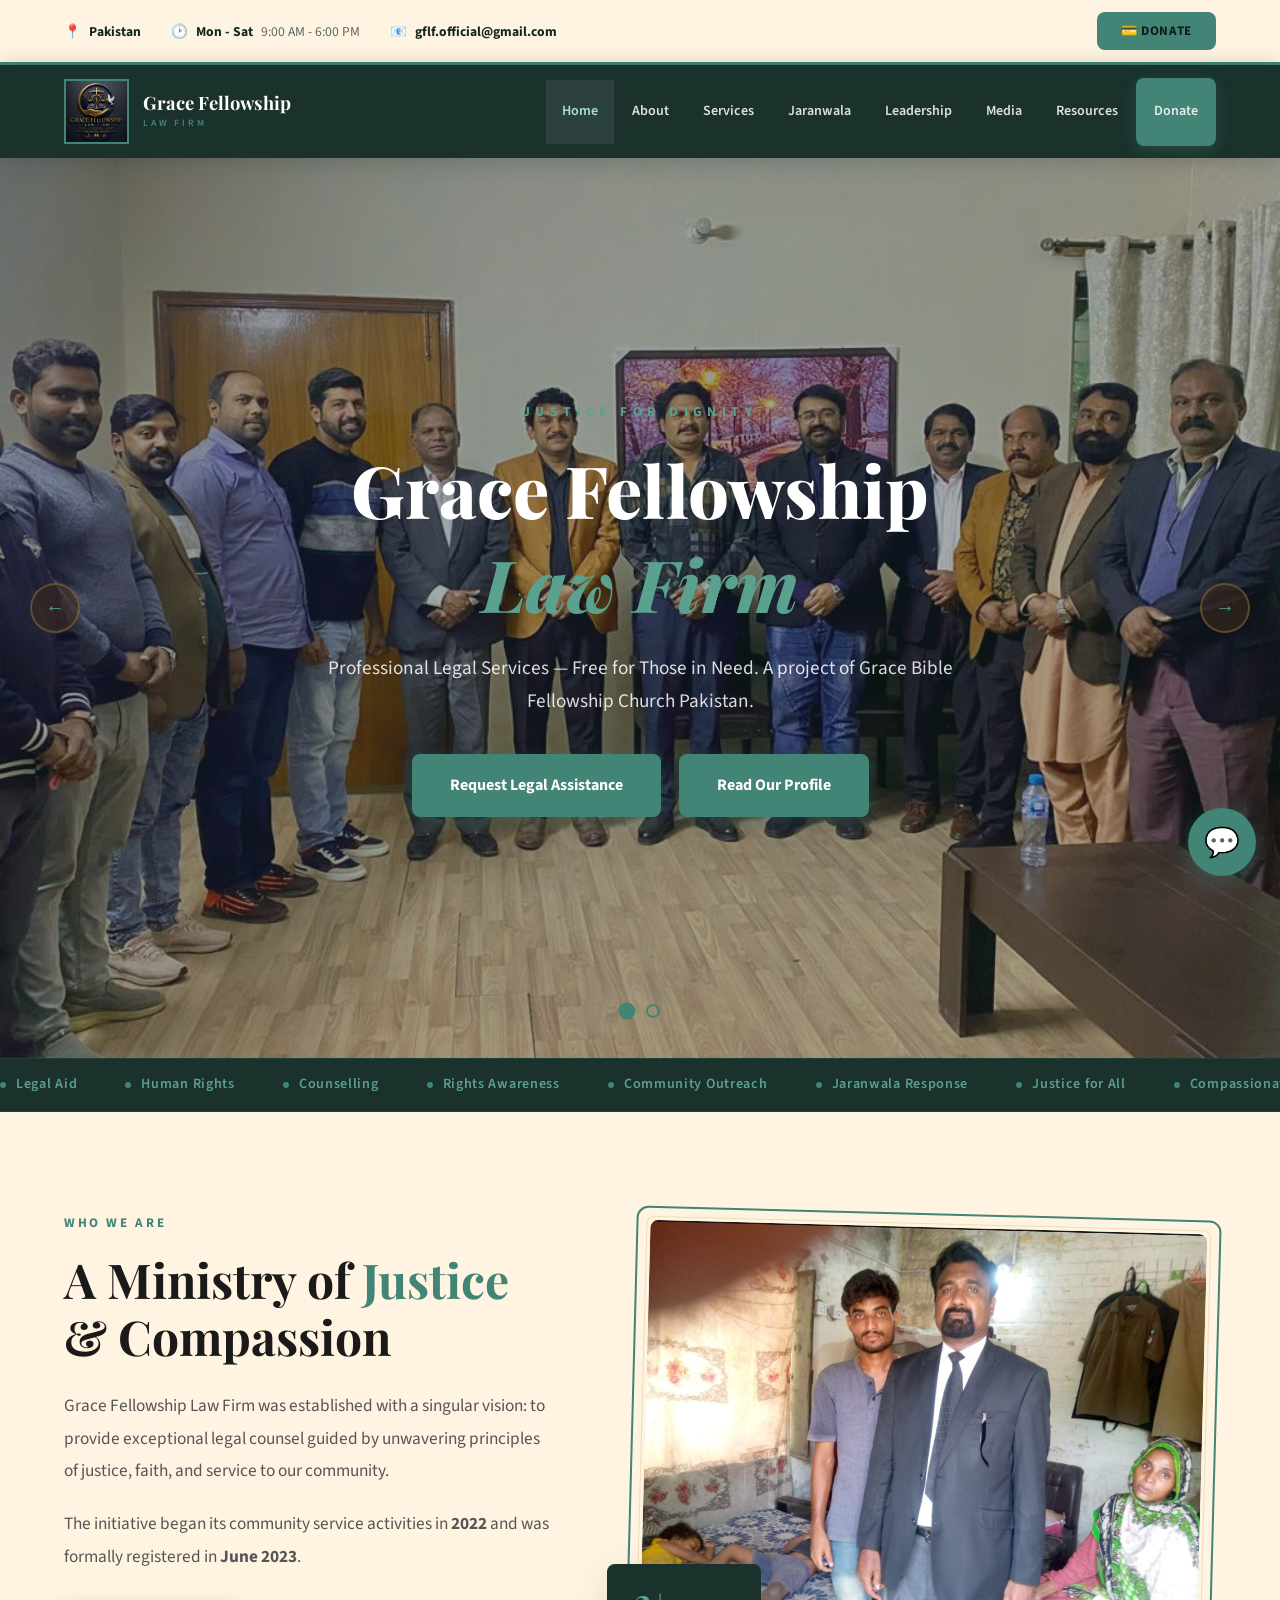
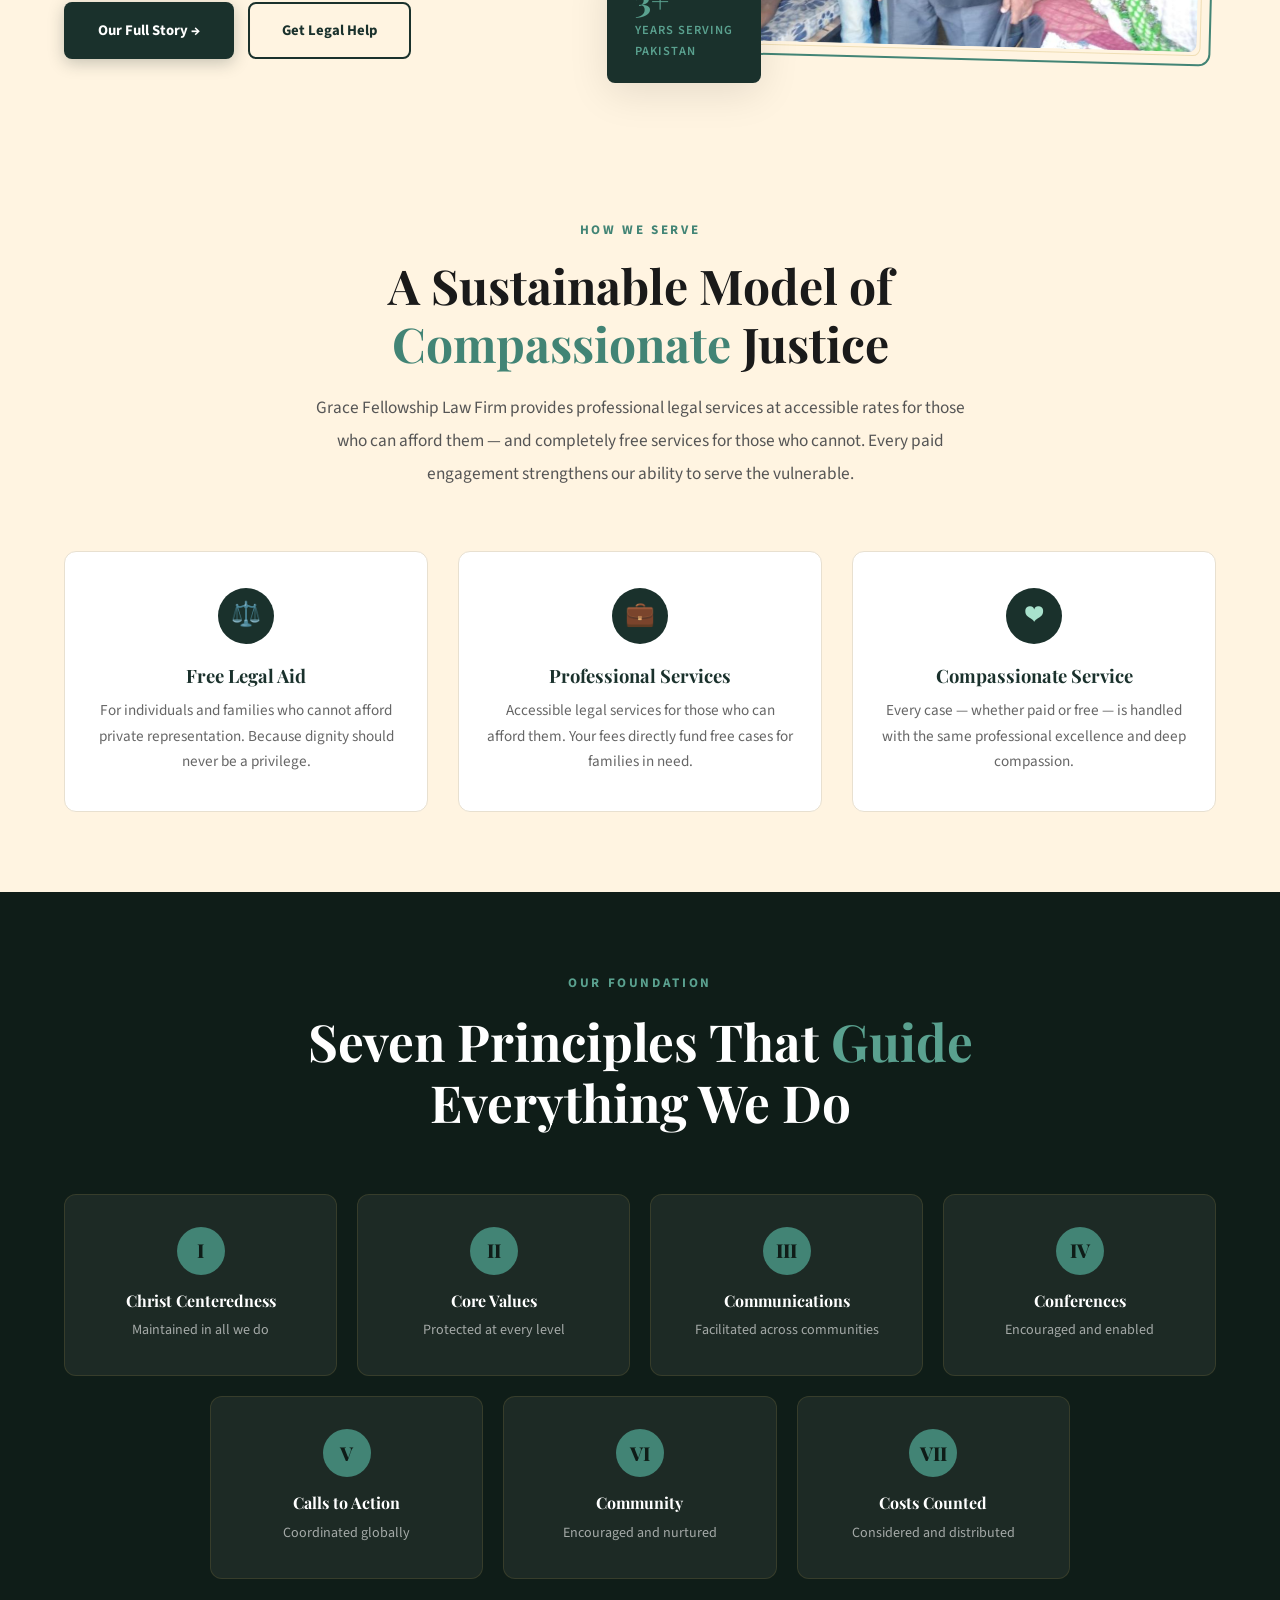
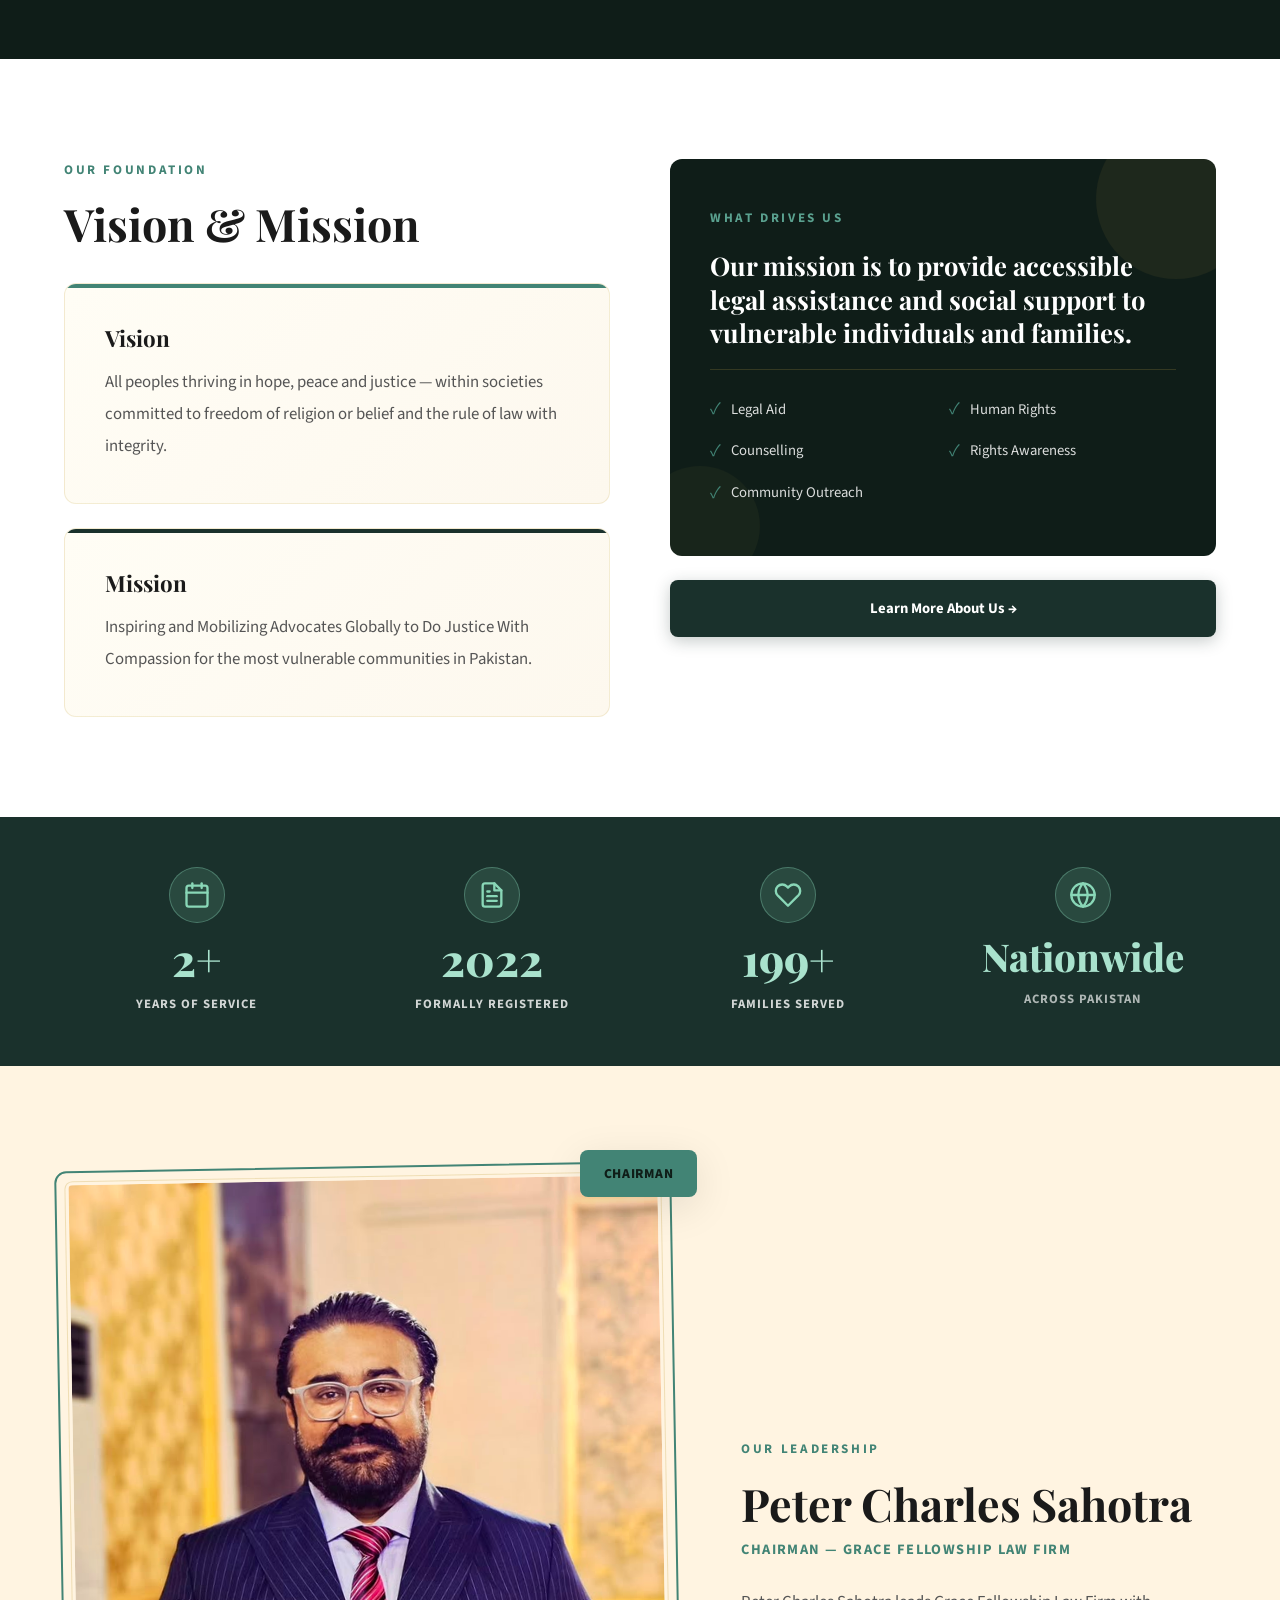
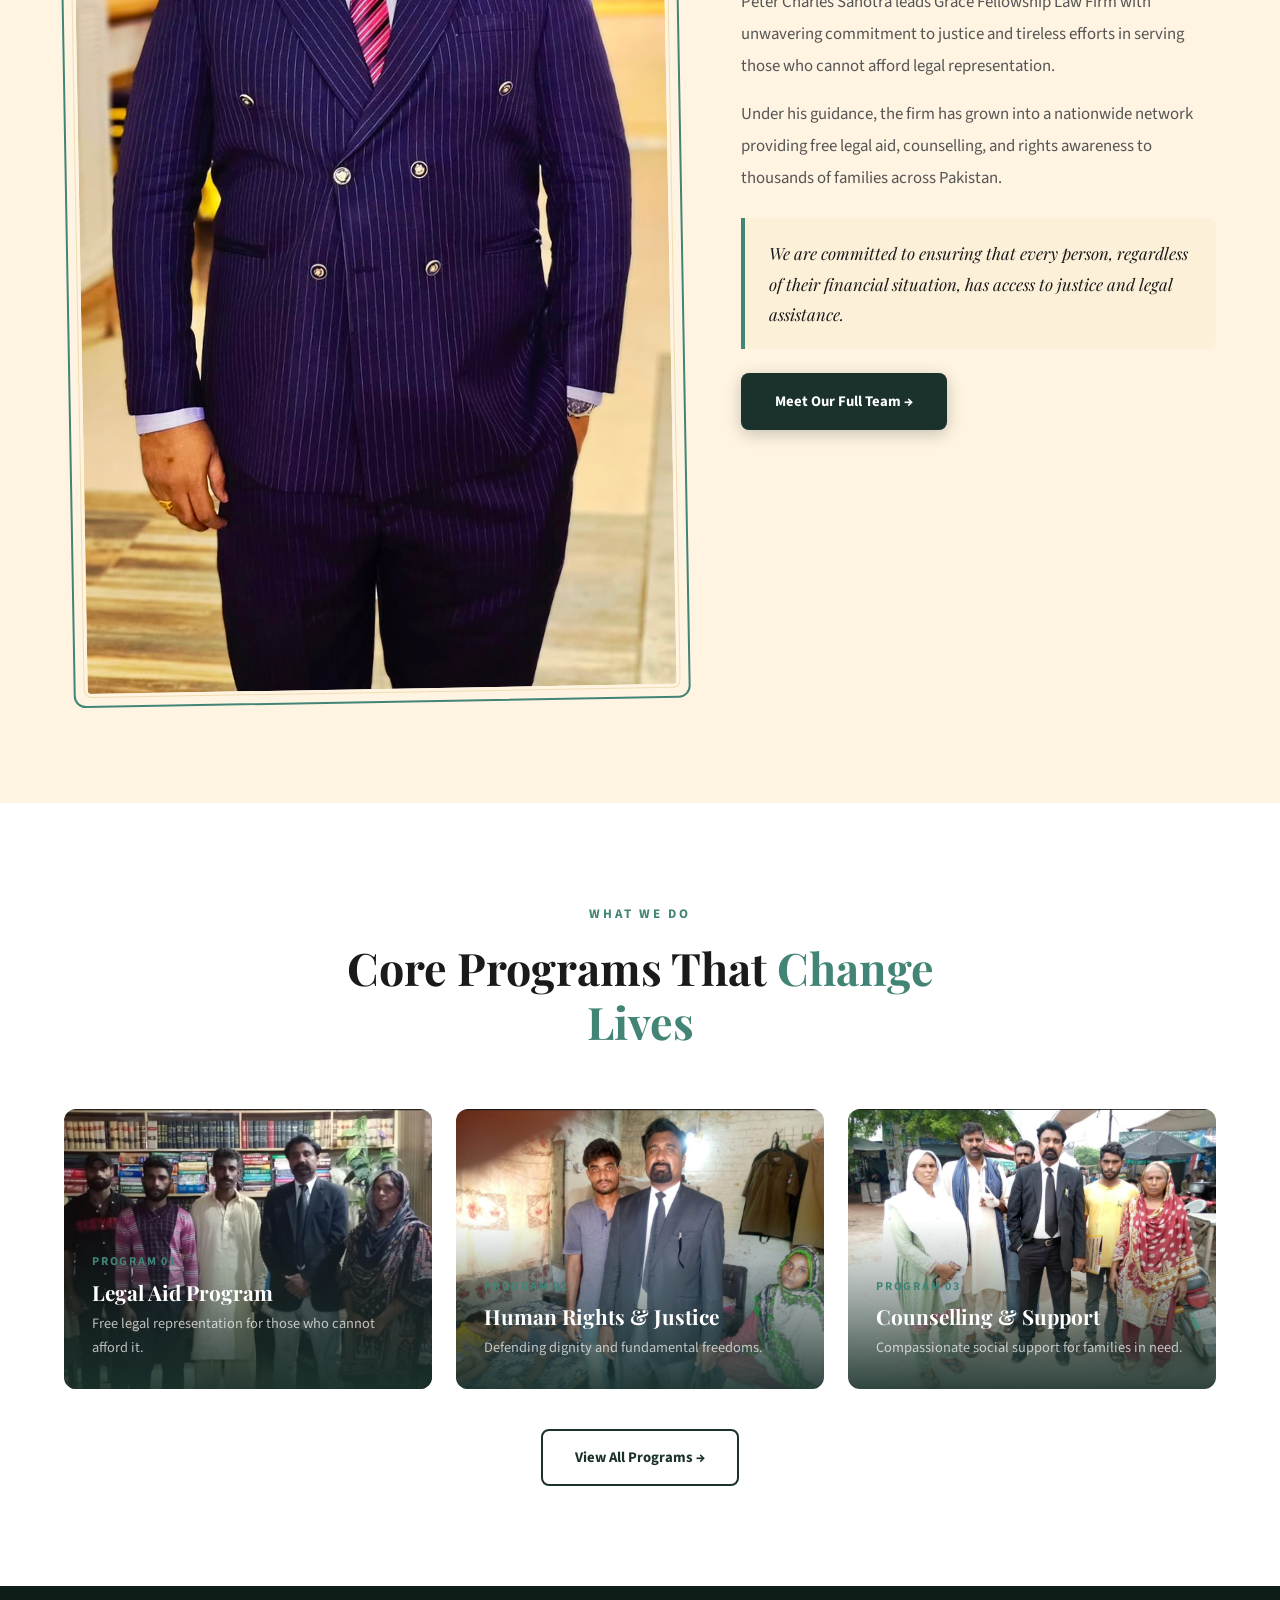
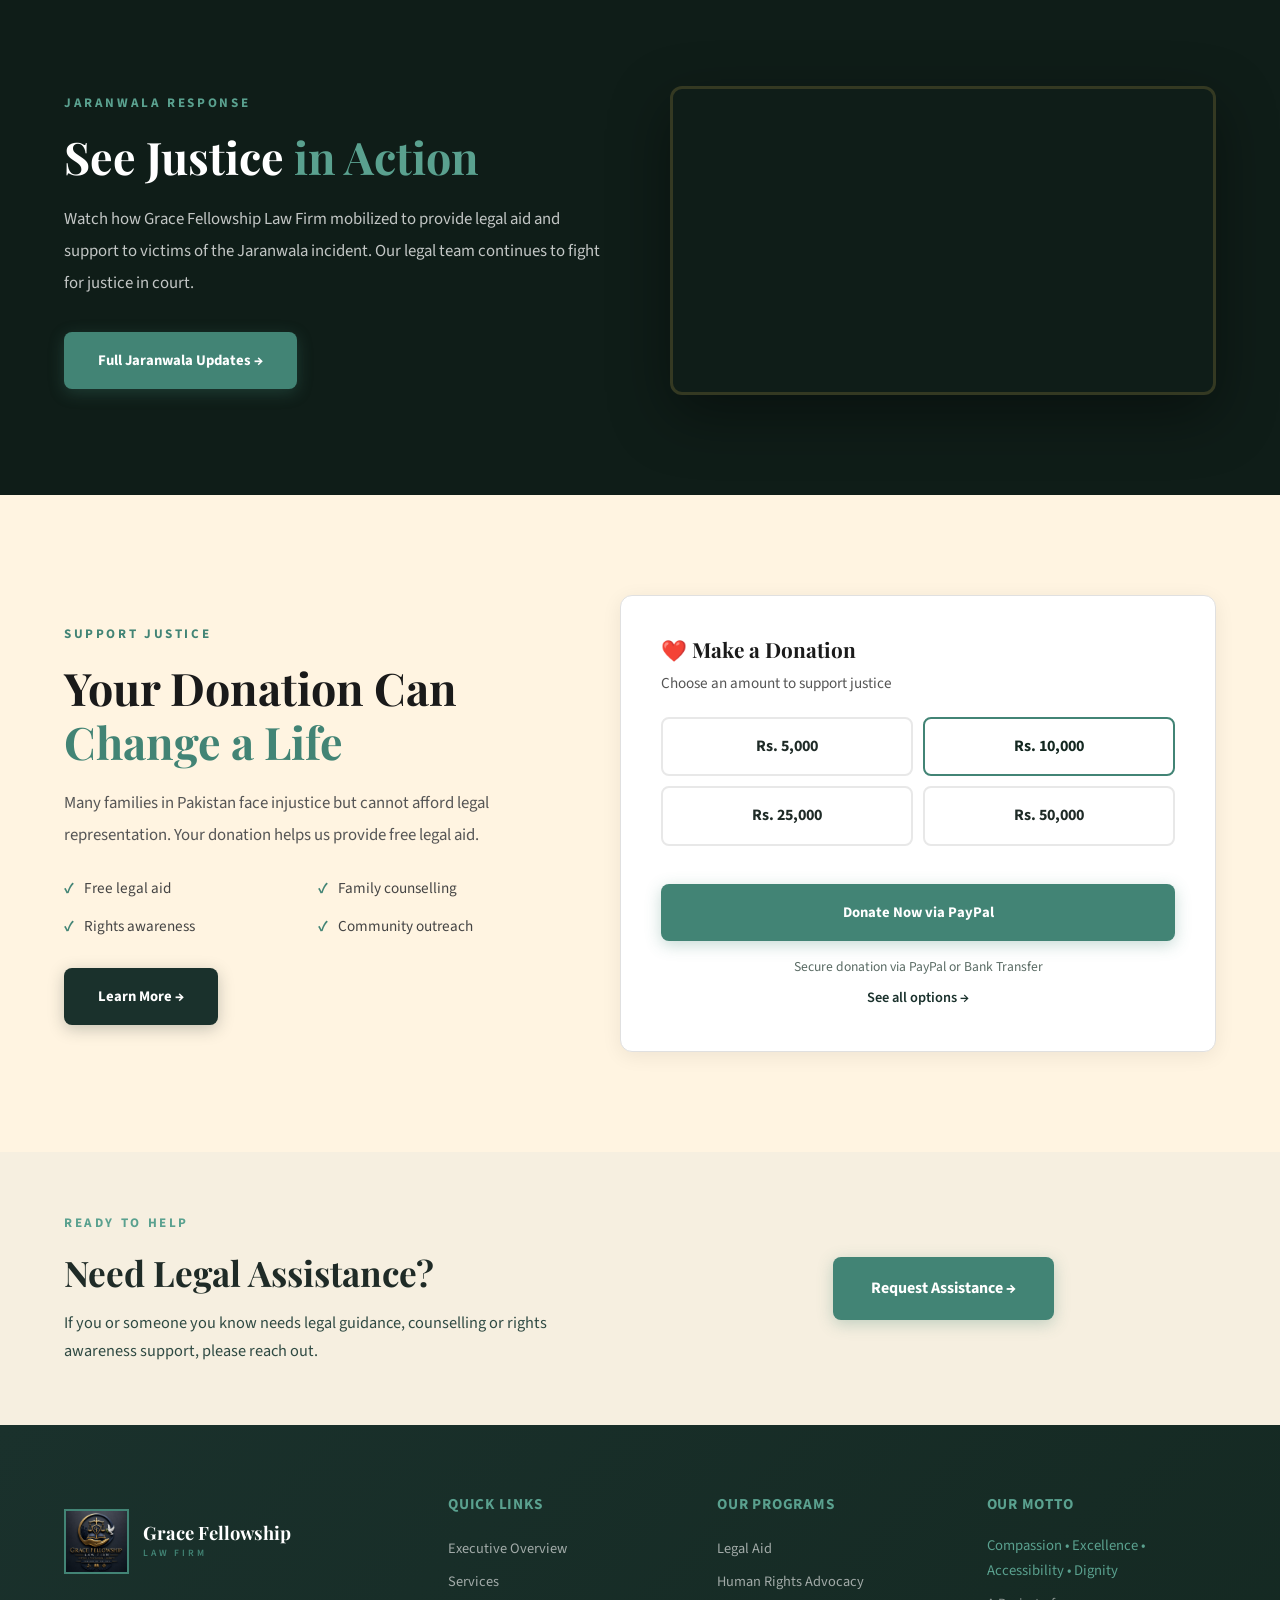
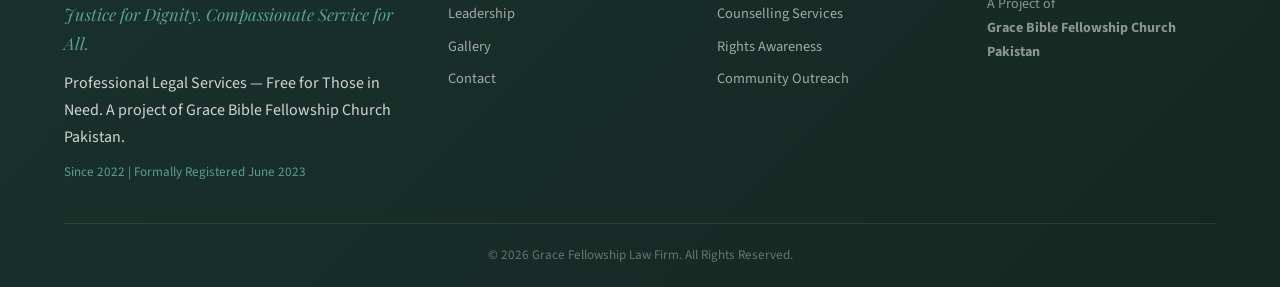
==== commit a8119e31: "Bump cache-busters to v4 across all pages" ====
--- a/index.html
+++ b/index.html
@@ -8,7 +8,7 @@
 <link rel="preconnect" href="https://fonts.googleapis.com">
 <link rel="preconnect" href="https://fonts.gstatic.com" crossorigin>
 <link href="https://fonts.googleapis.com/css2?family=Playfair+Display:wght@500;600;700;800&family=Source+Sans+3:wght@300;400;500;600;700&display=swap" rel="stylesheet">
-<link rel="stylesheet" href="styles.css?v=3">
+<link rel="stylesheet" href="styles.css?v=4">
 </head>
 <body>
 
@@ -418,8 +418,8 @@
   <div class="footer-bottom"><div class="container"><p>&copy; <span id="year"></span> Grace Fellowship Law Firm. All Rights Reserved.</p></div></div>
 </footer>
 <button id="toTop" aria-label="Back to top">&uarr;</button>
-<script src="script.js?v=3"></script>
-<script src="chatbot-widget.js?v=3"></script>
+<script src="script.js?v=4"></script>
+<script src="chatbot-widget.js?v=4"></script>
 
 </body>
 </html>
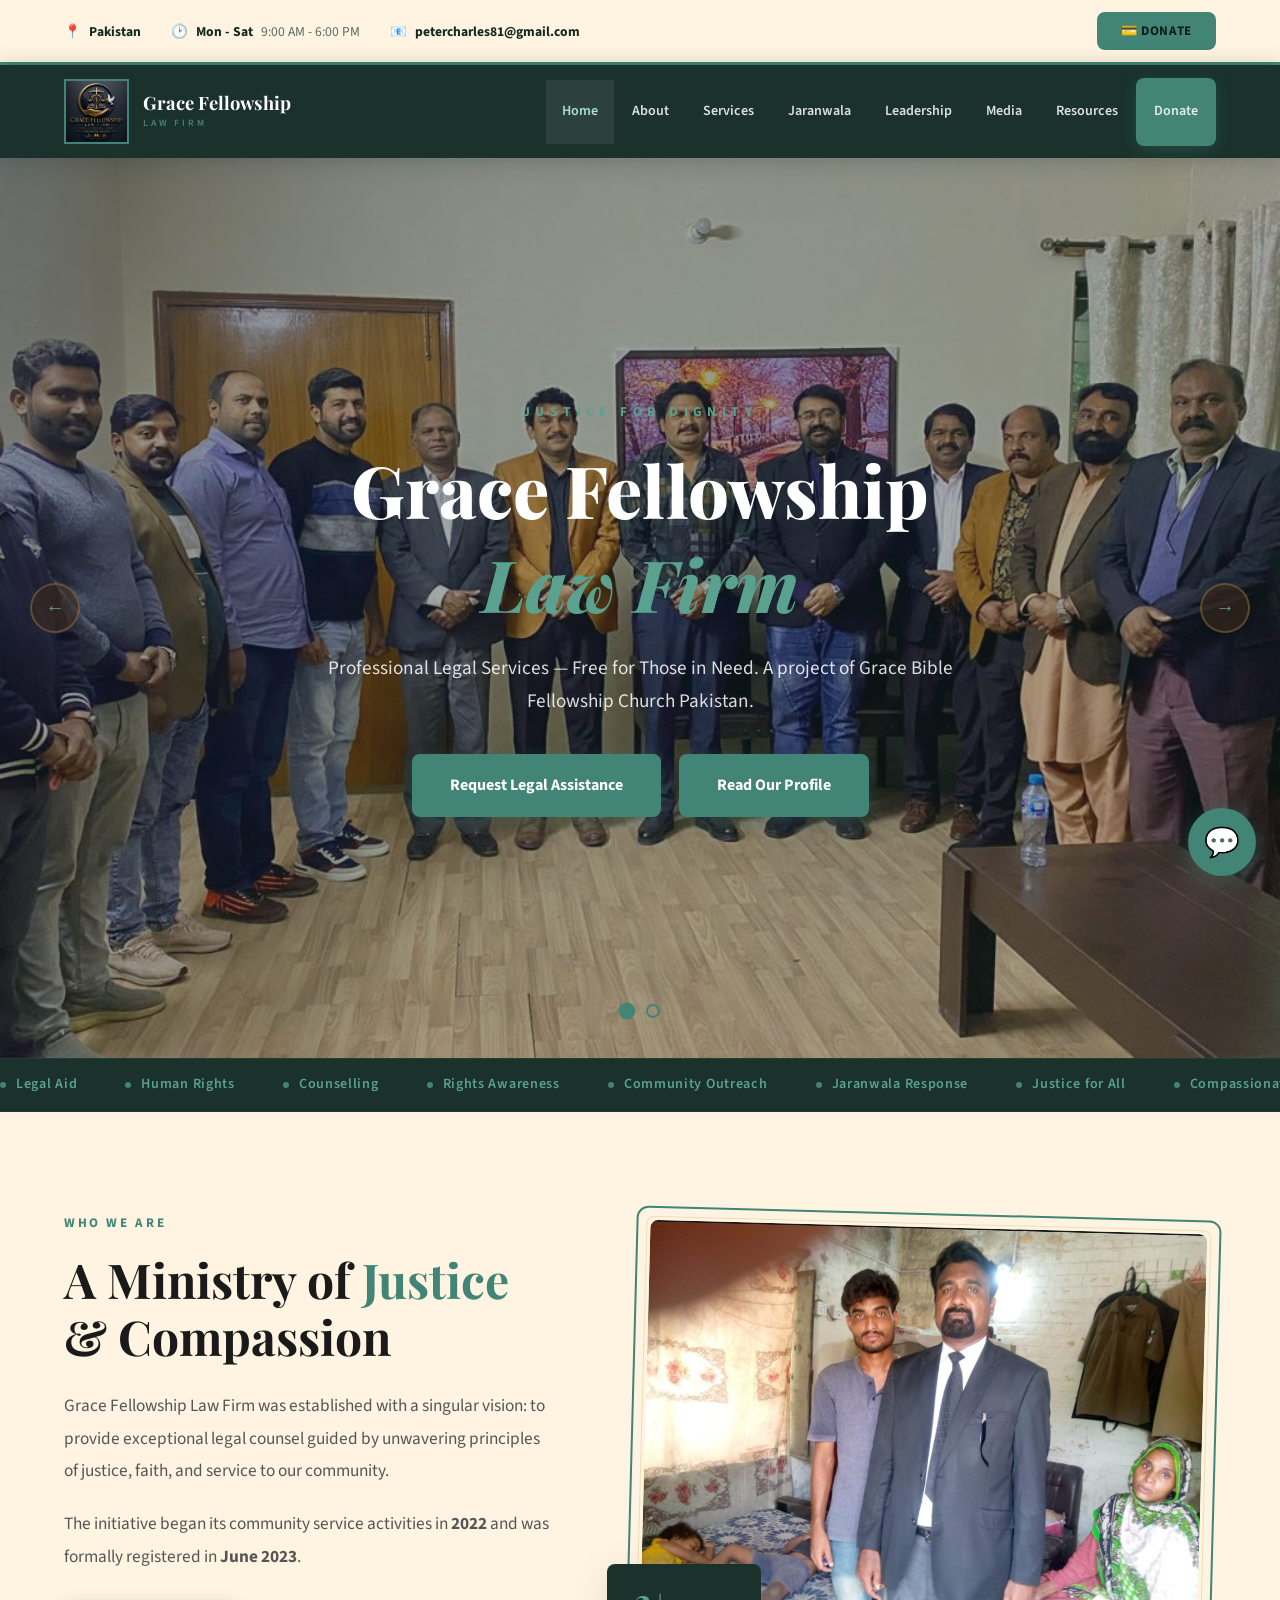
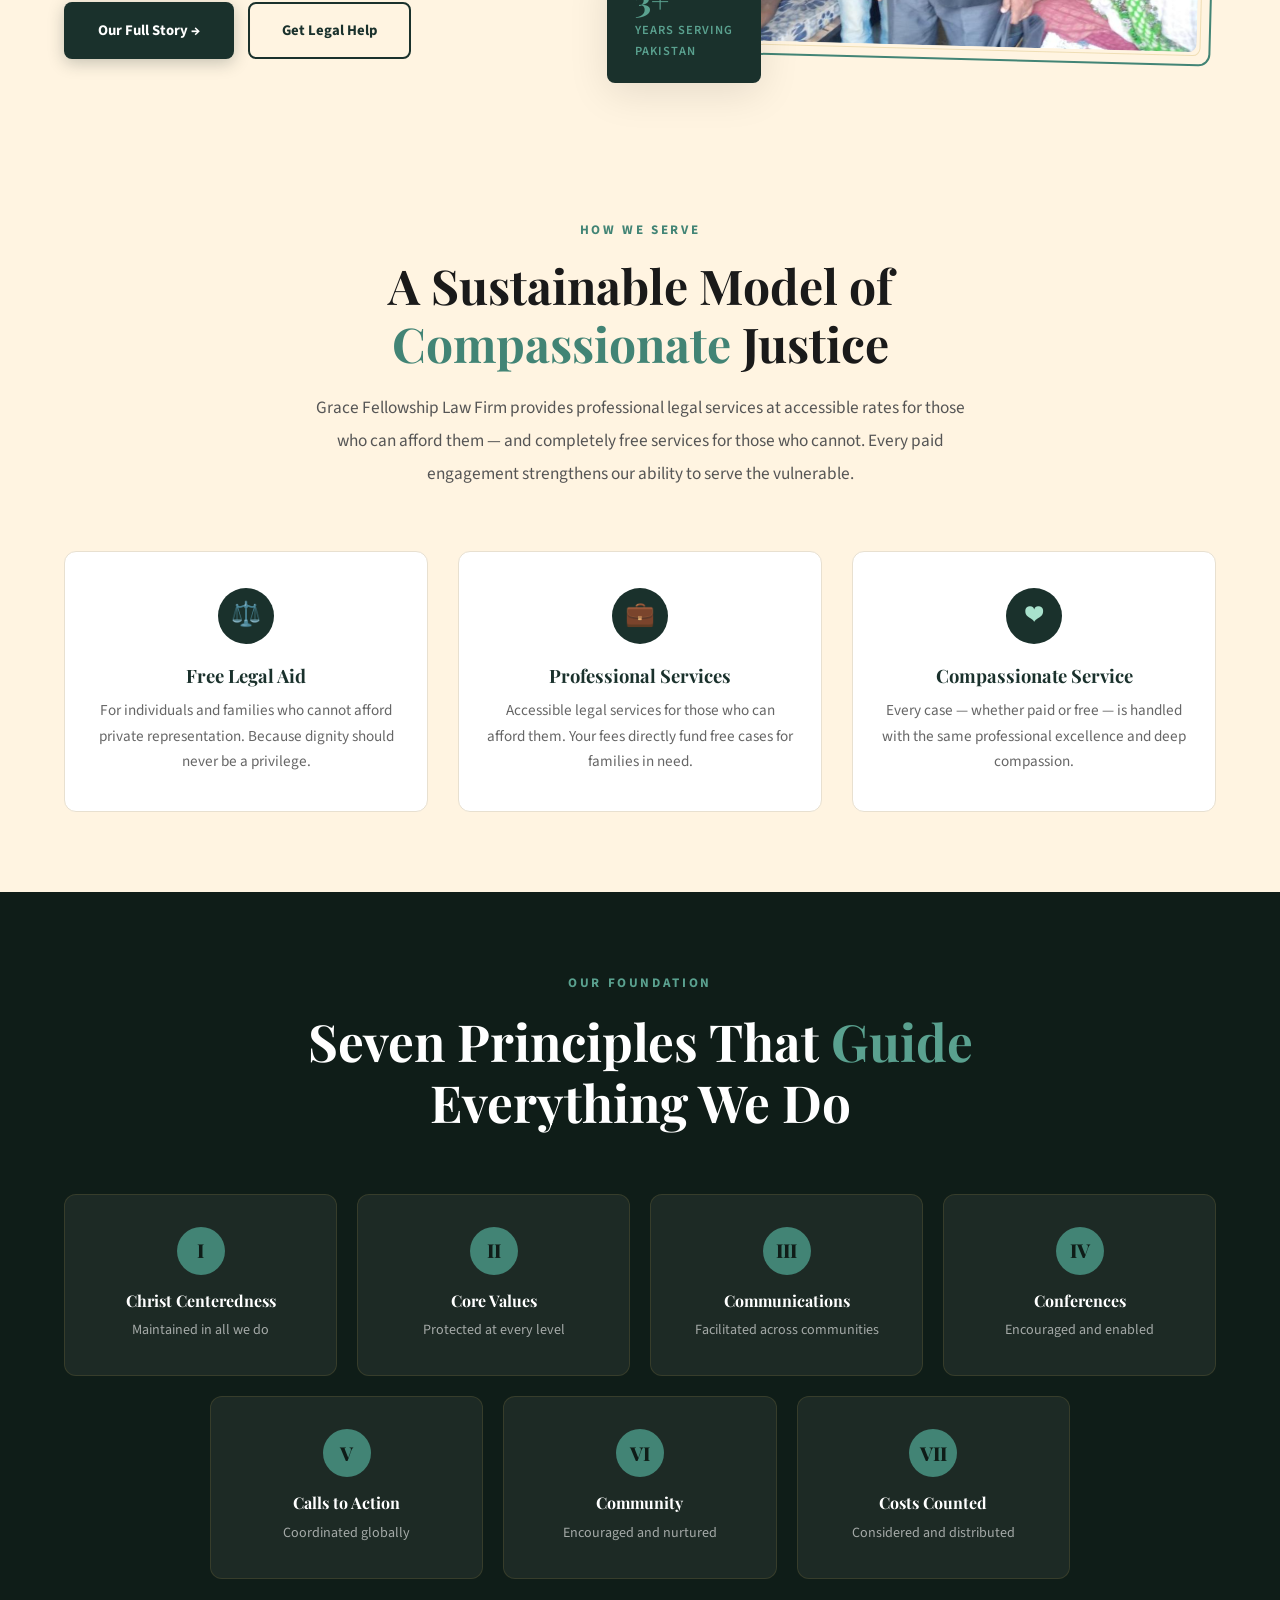
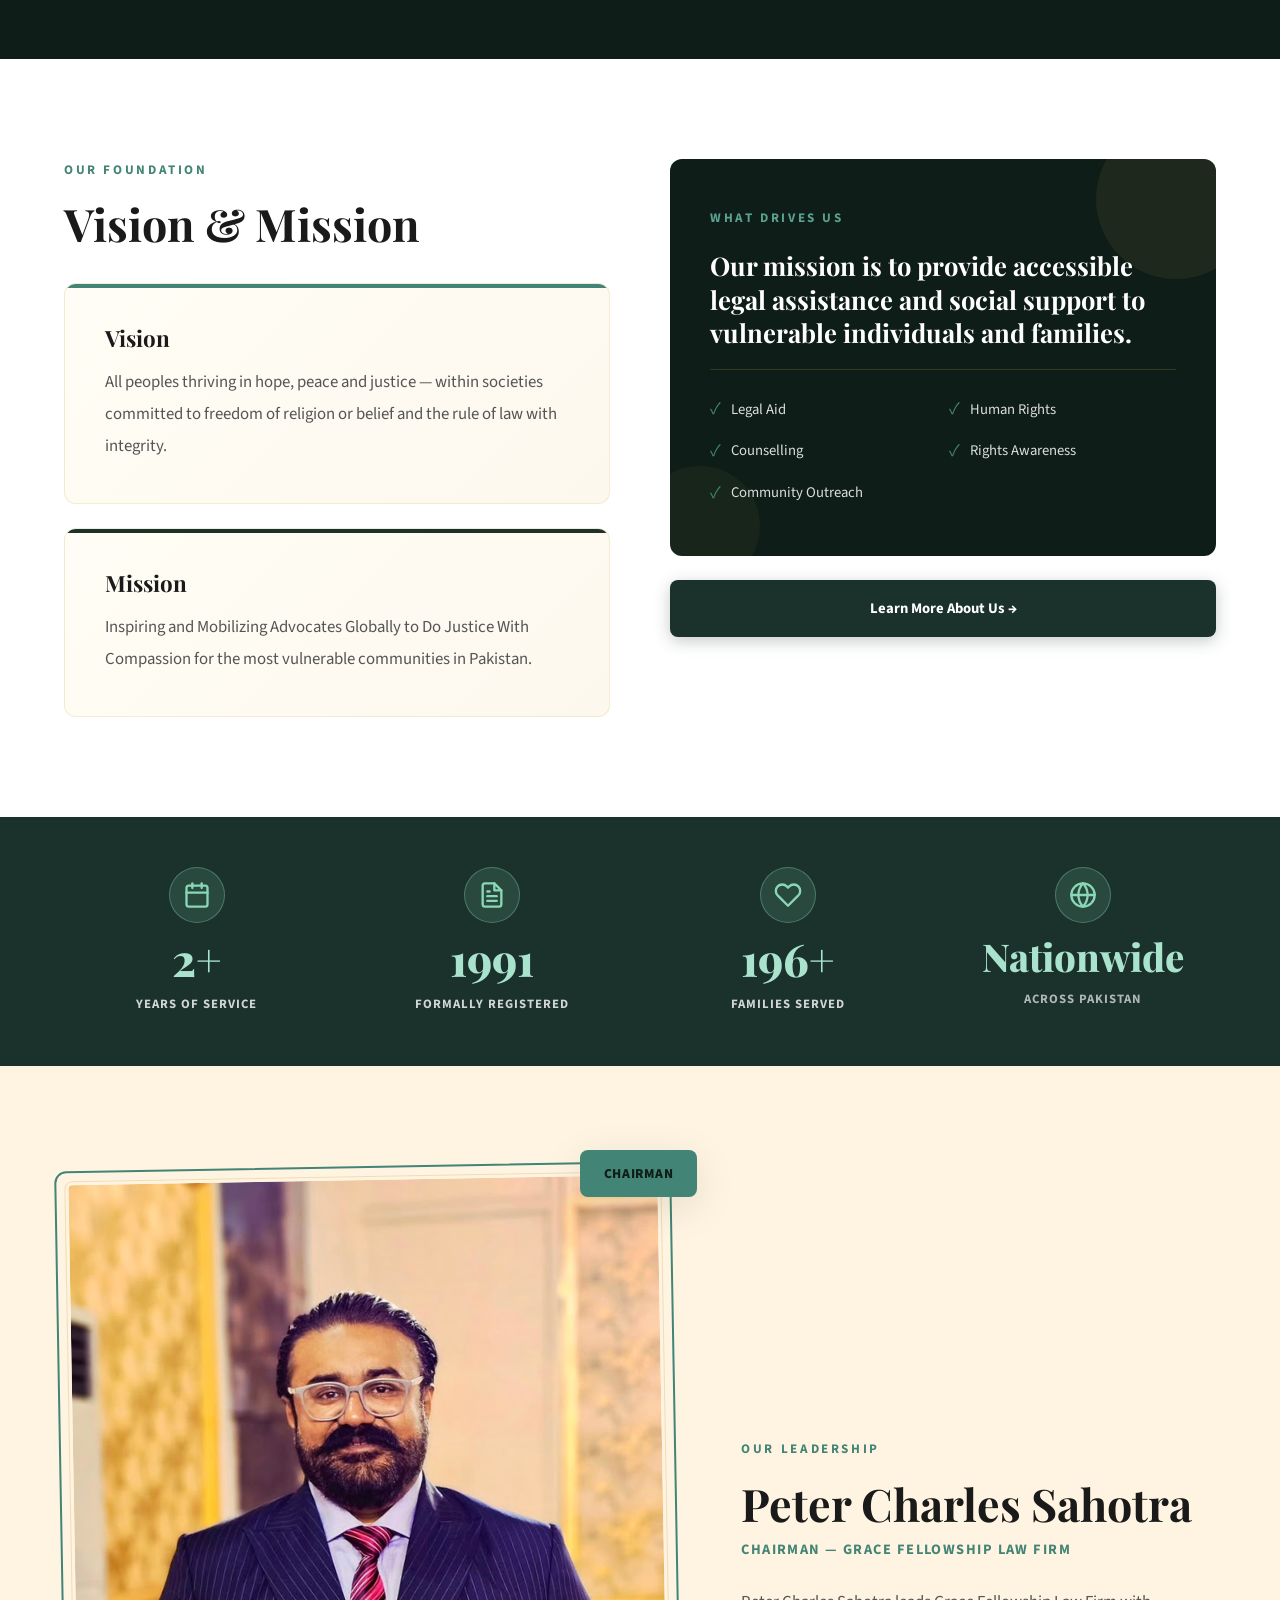
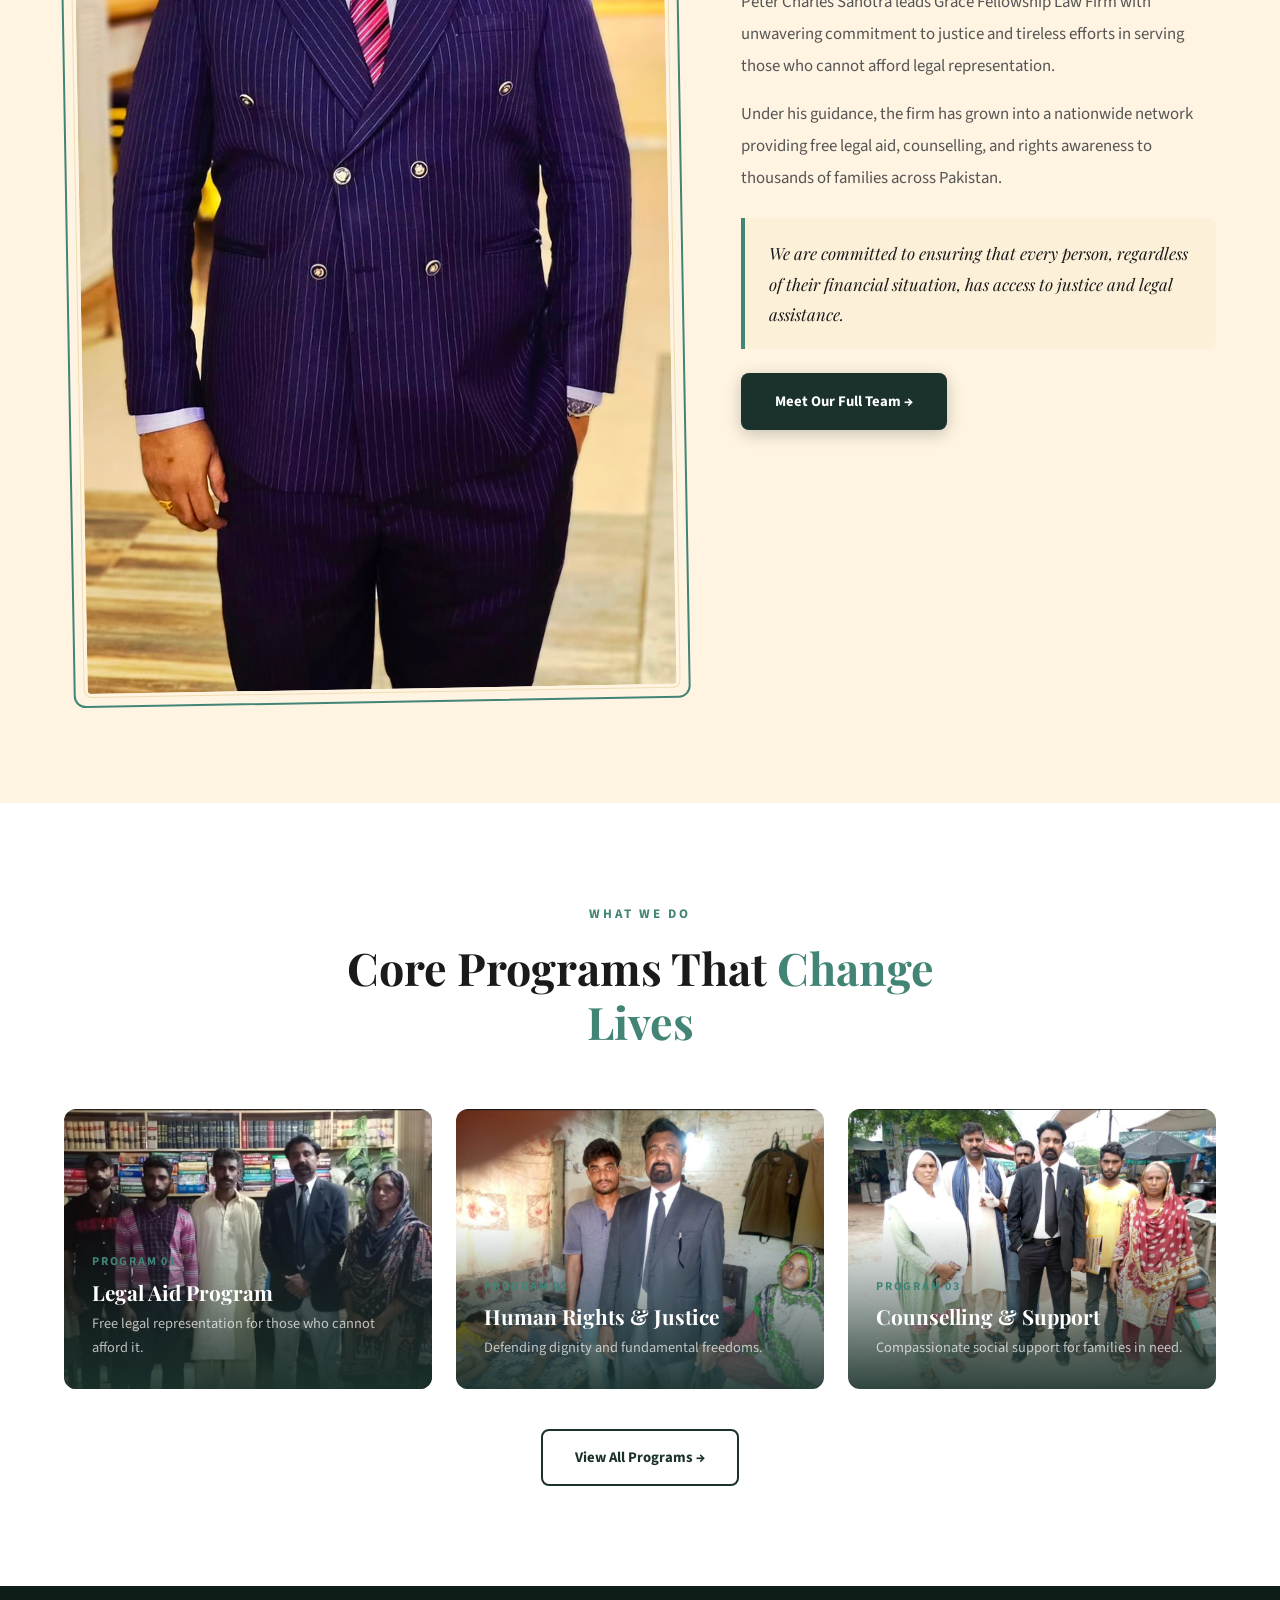
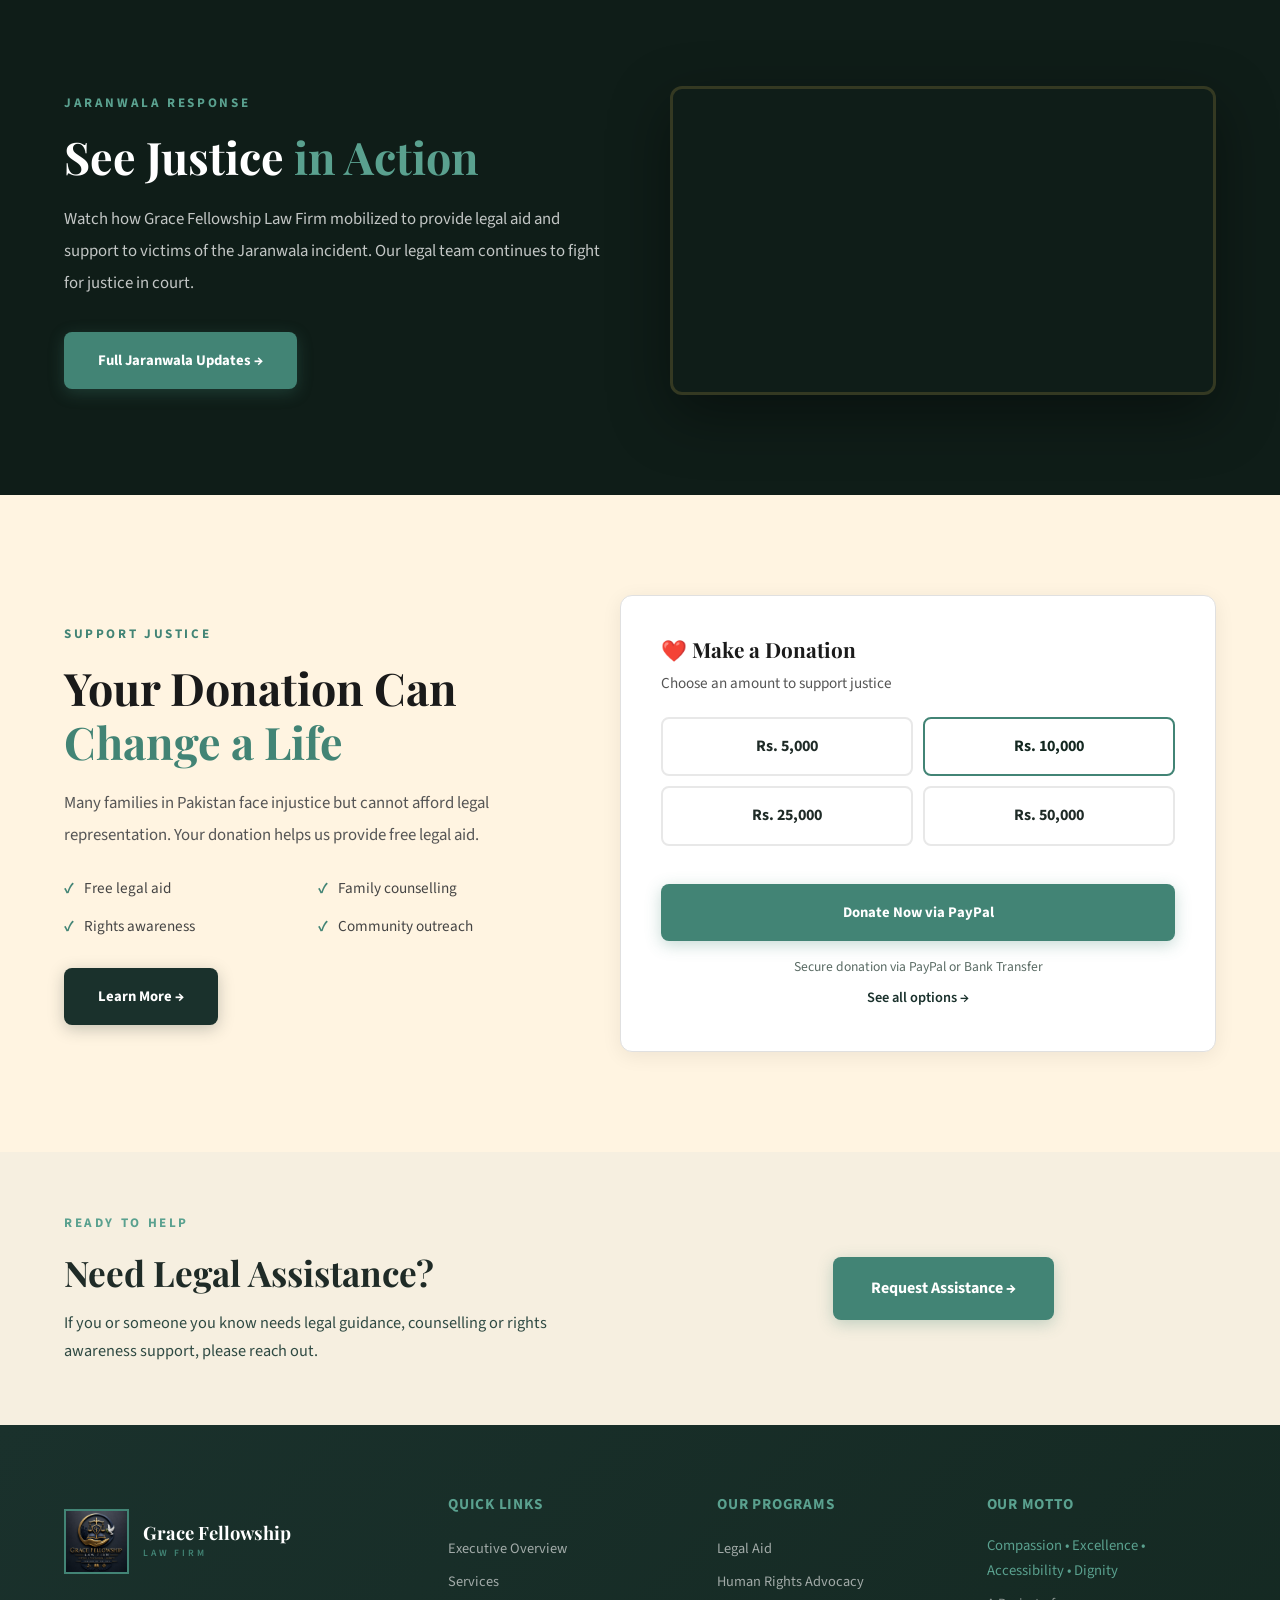
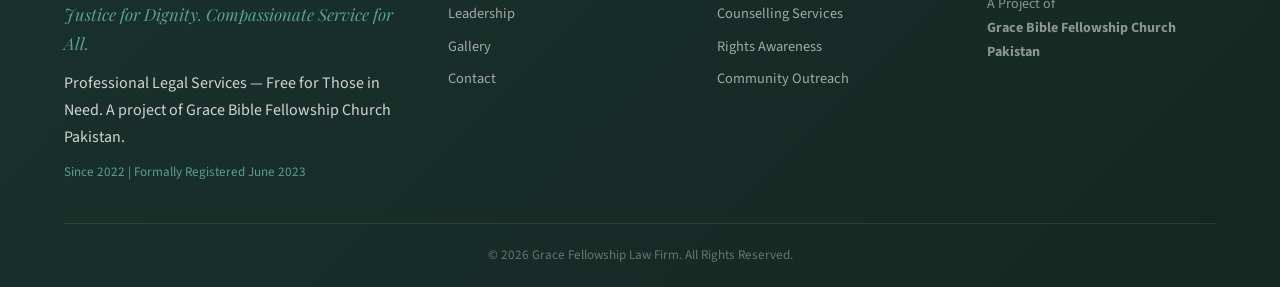
==== commit 5f362eab: "Replace email with petercharles81@gmail.com across site" ====
--- a/index.html
+++ b/index.html
@@ -17,7 +17,7 @@
     <div class="top-bar-left">
       <span>&#128205; <strong>Pakistan</strong></span>
       <span>&#128337; <strong>Mon - Sat</strong> 9:00 AM - 6:00 PM</span>
-      <span>&#128231; <strong>gflf.official@gmail.com</strong></span>
+      <span>&#128231; <strong>petercharles81@gmail.com</strong></span>
     </div>
     <div class="top-bar-right">
       <a href="donate.html" class="btn-donate">&#128179; DONATE</a>
